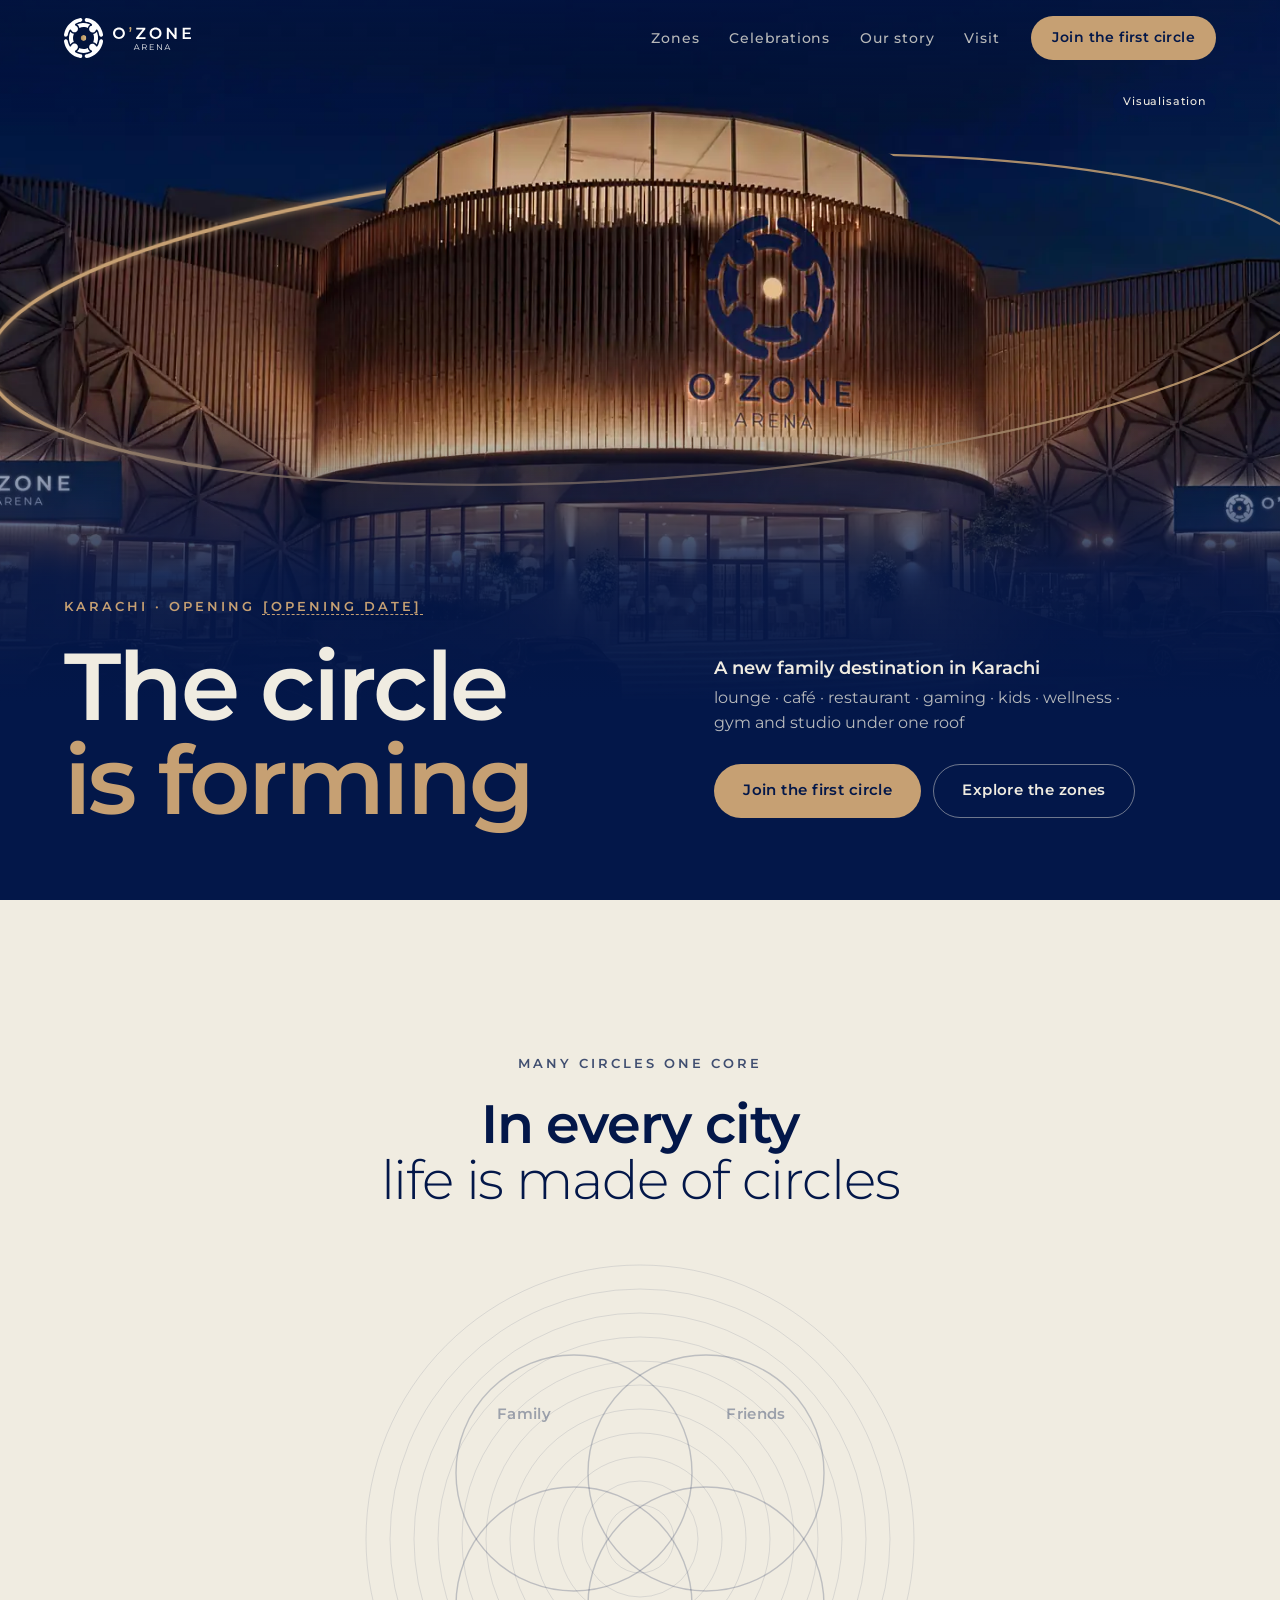
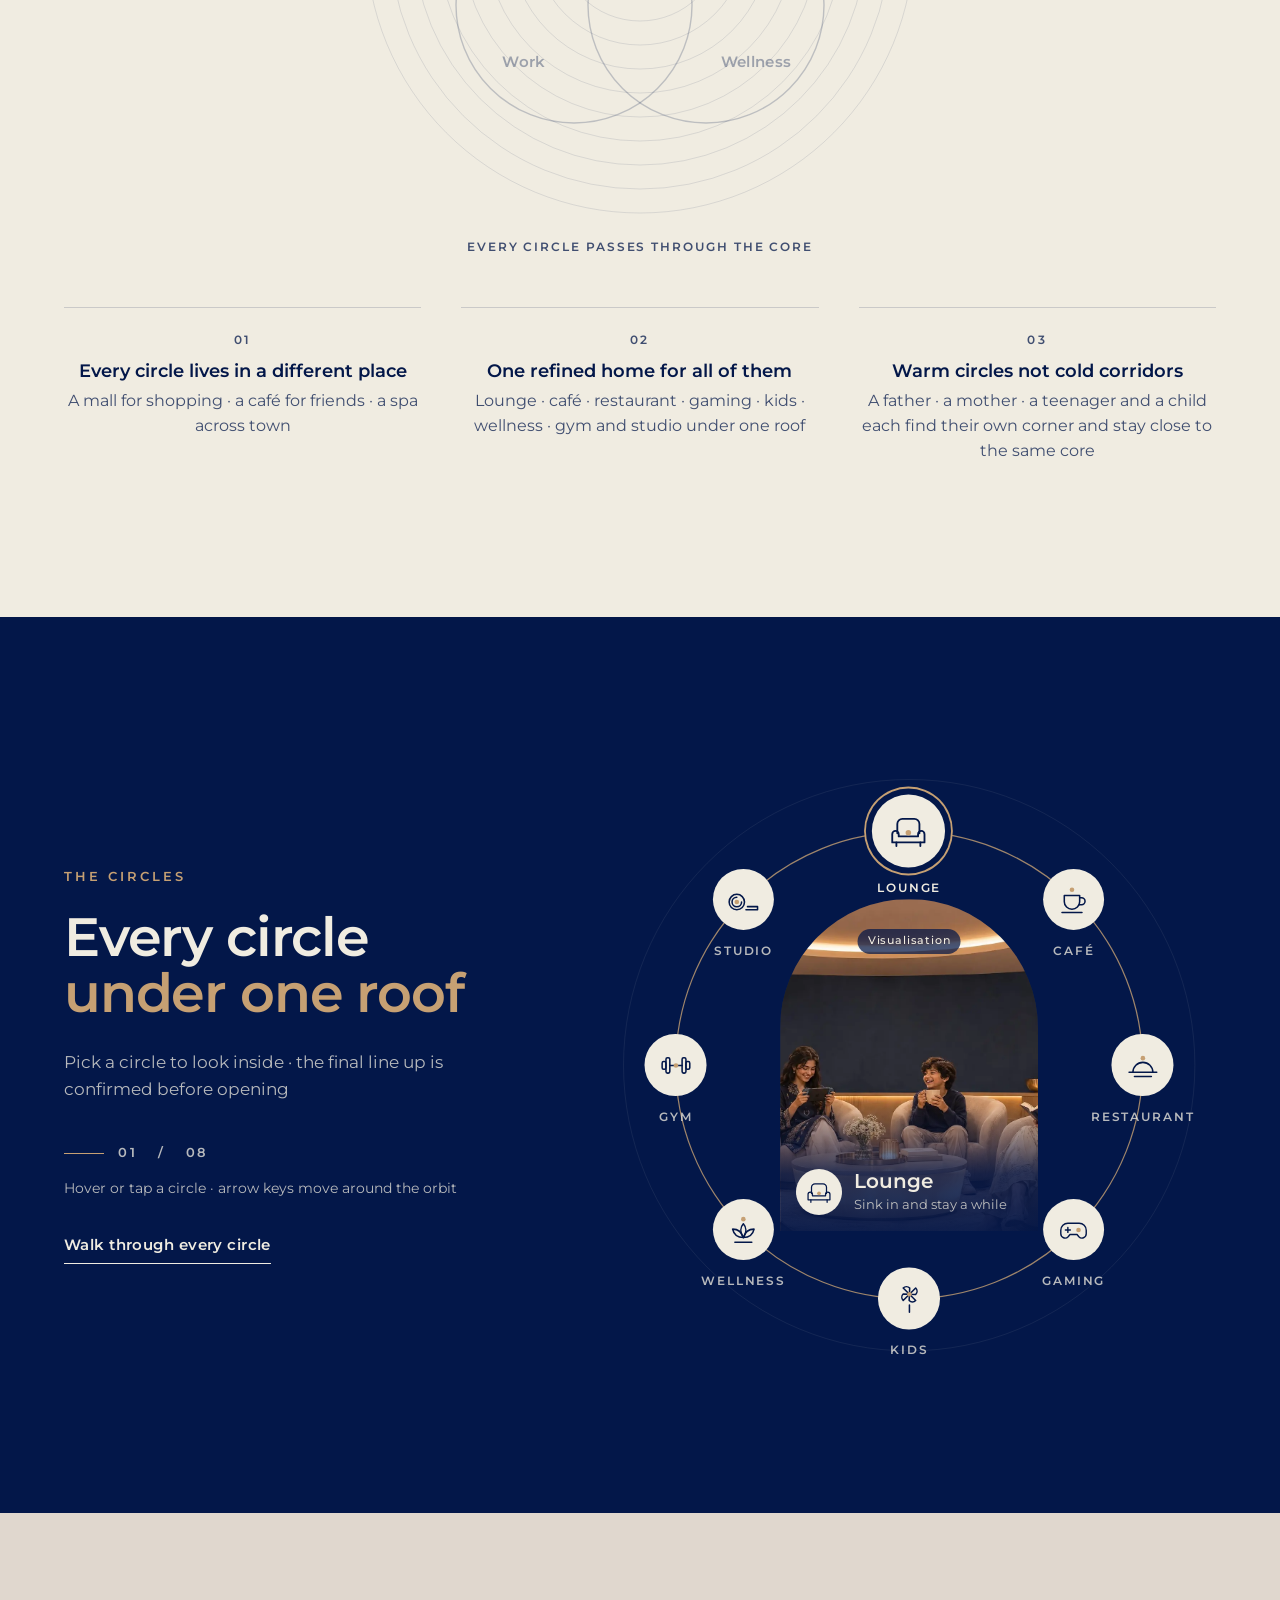
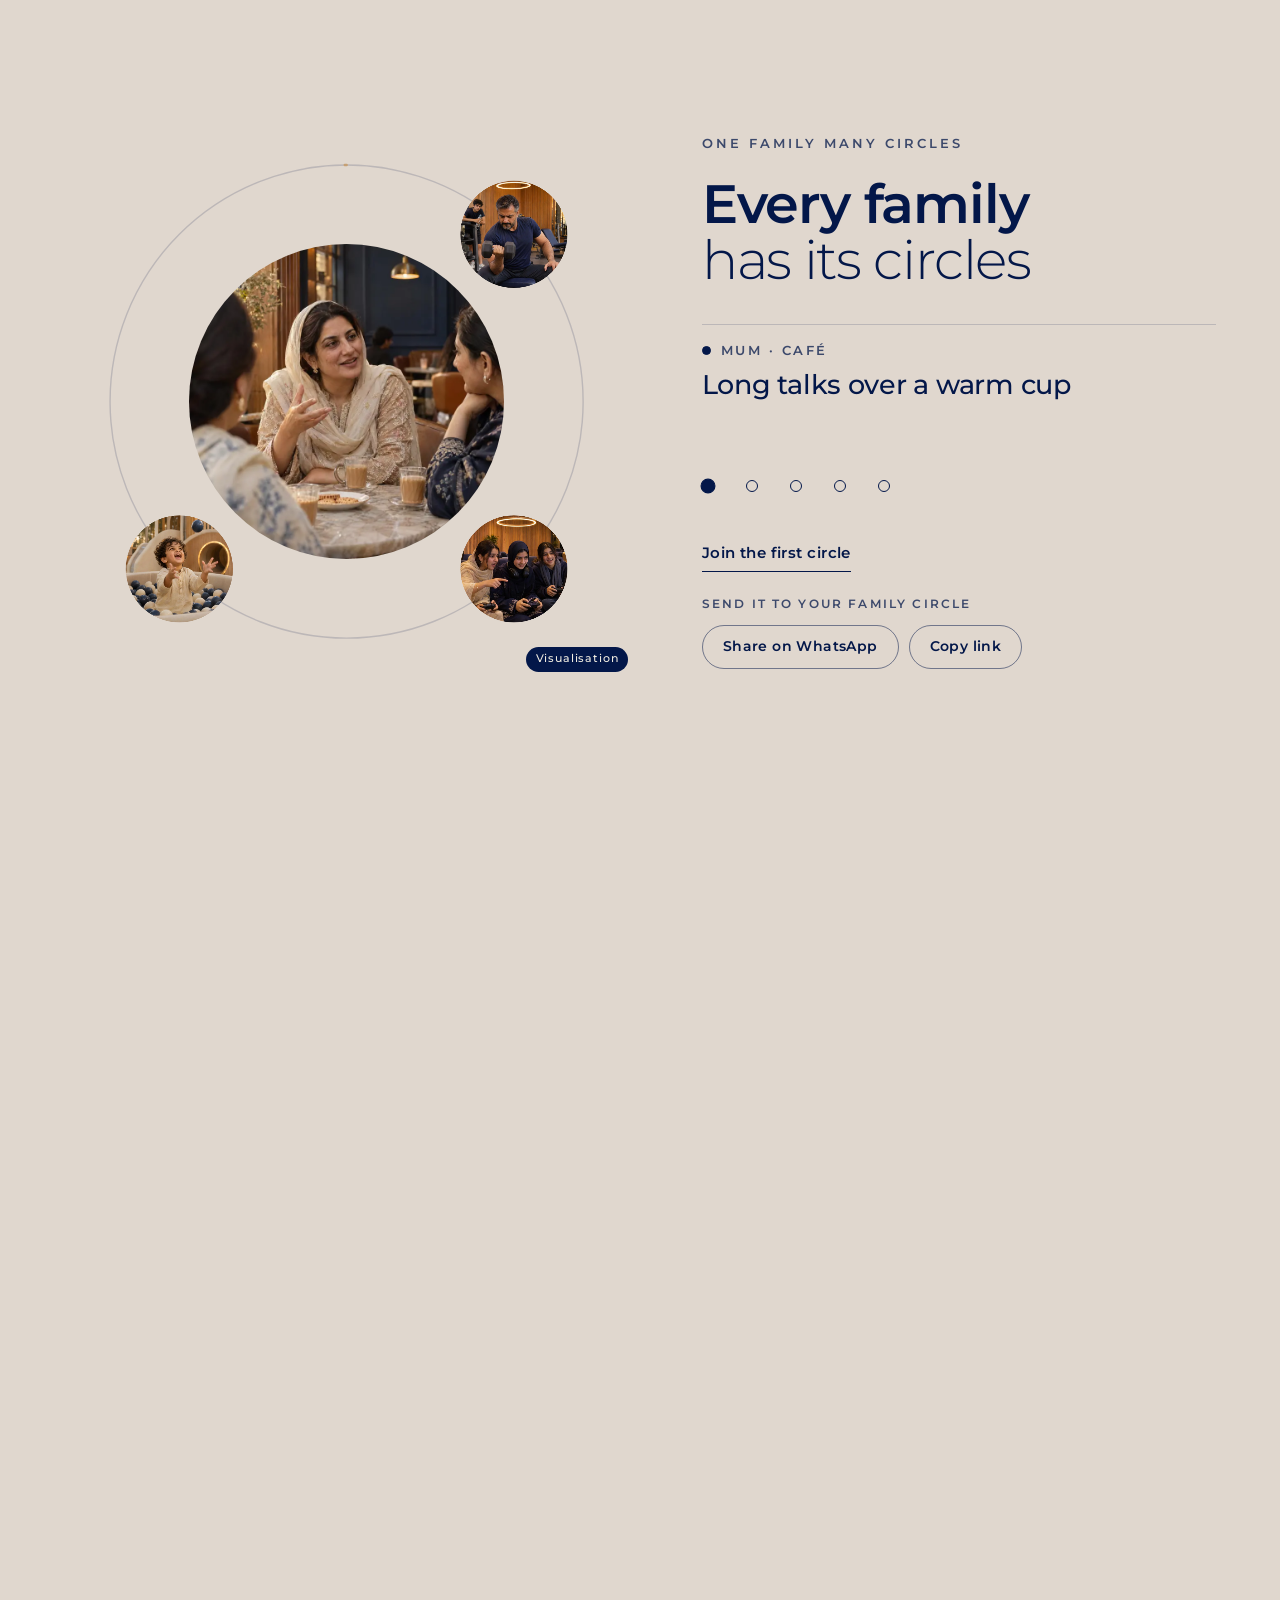
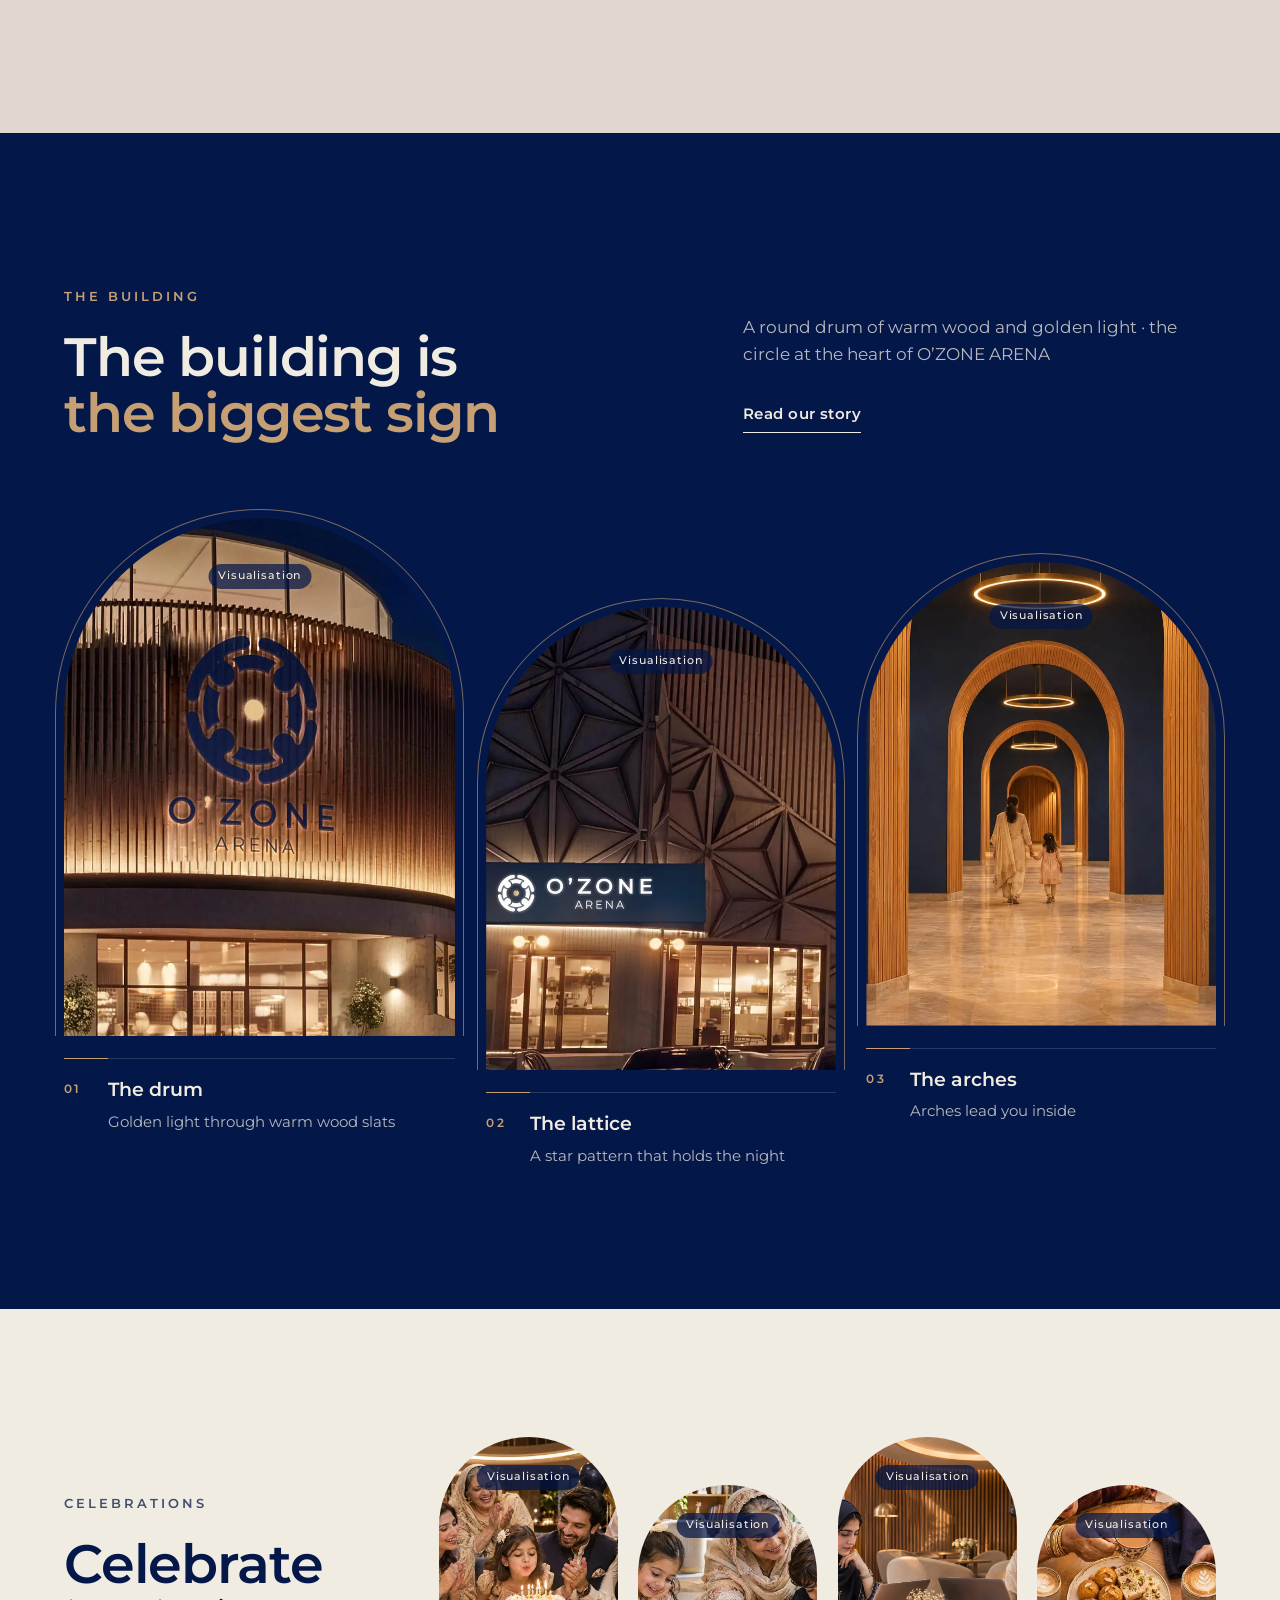
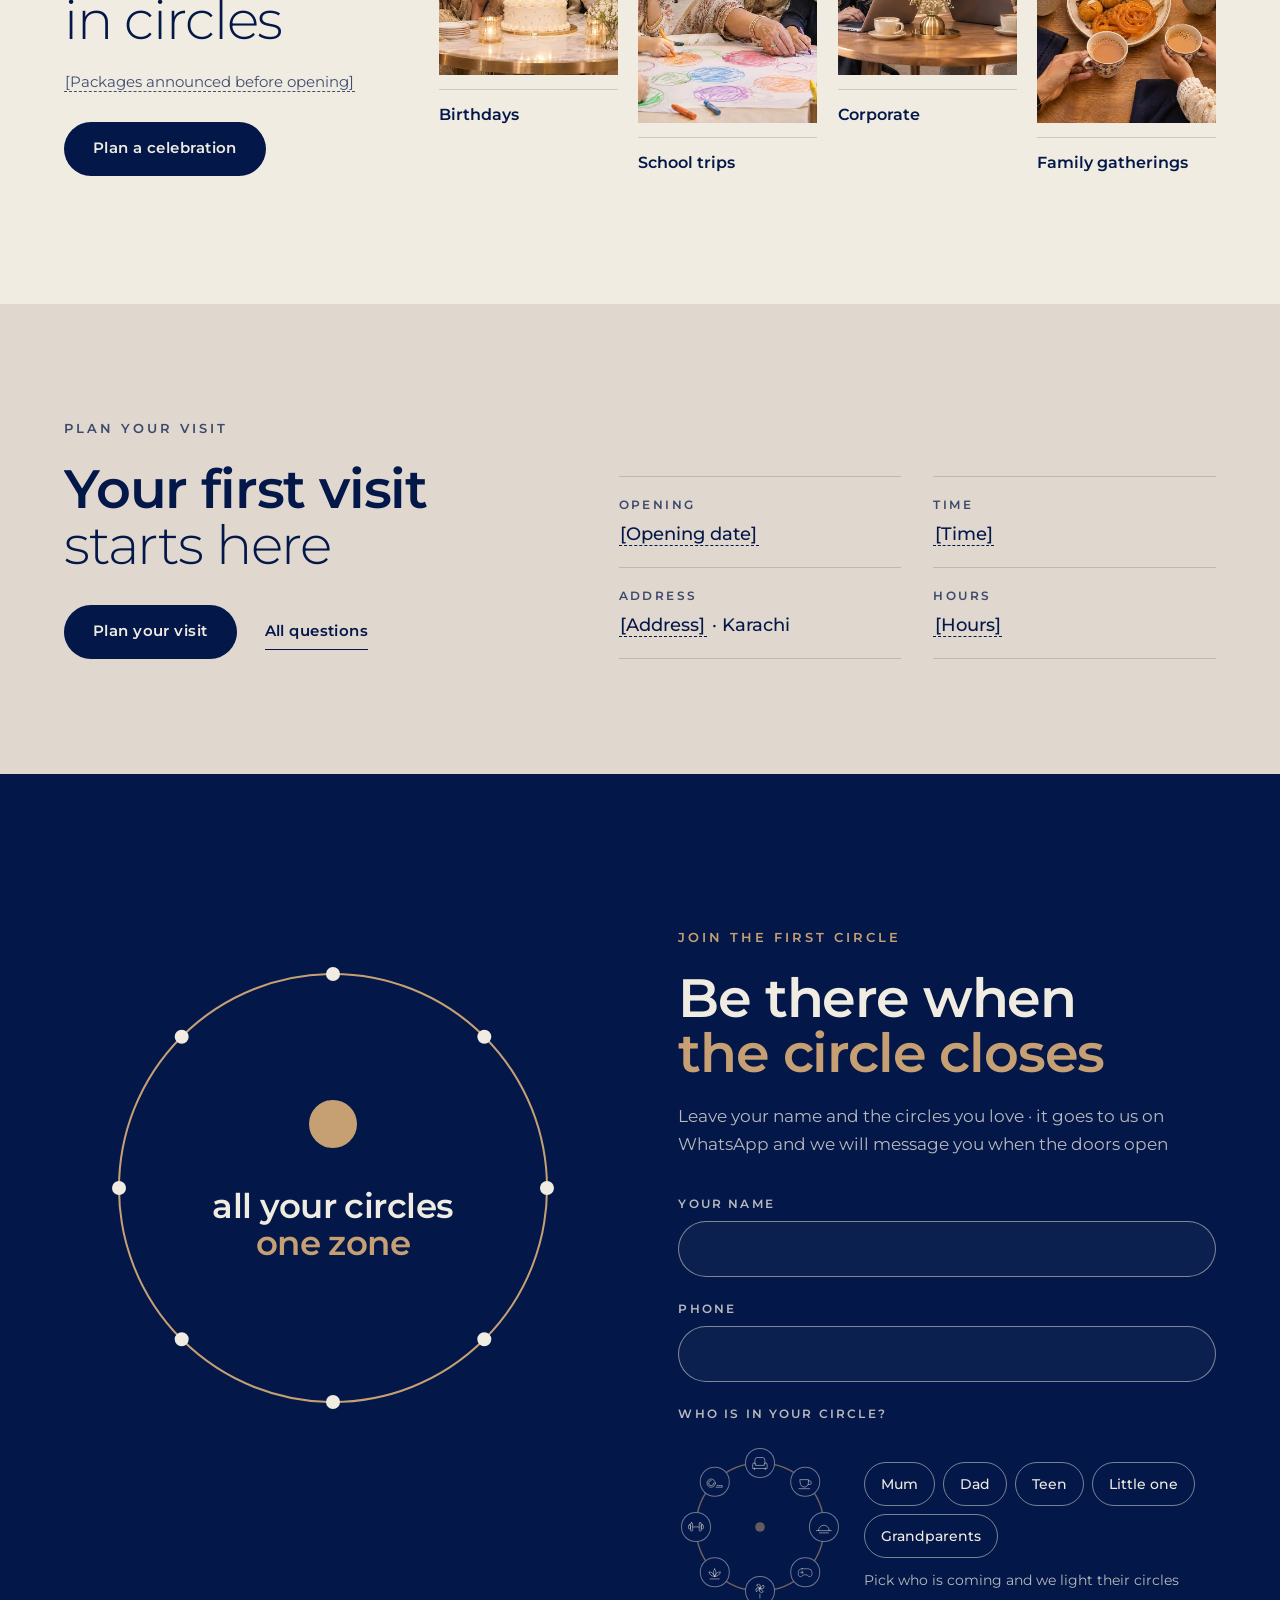
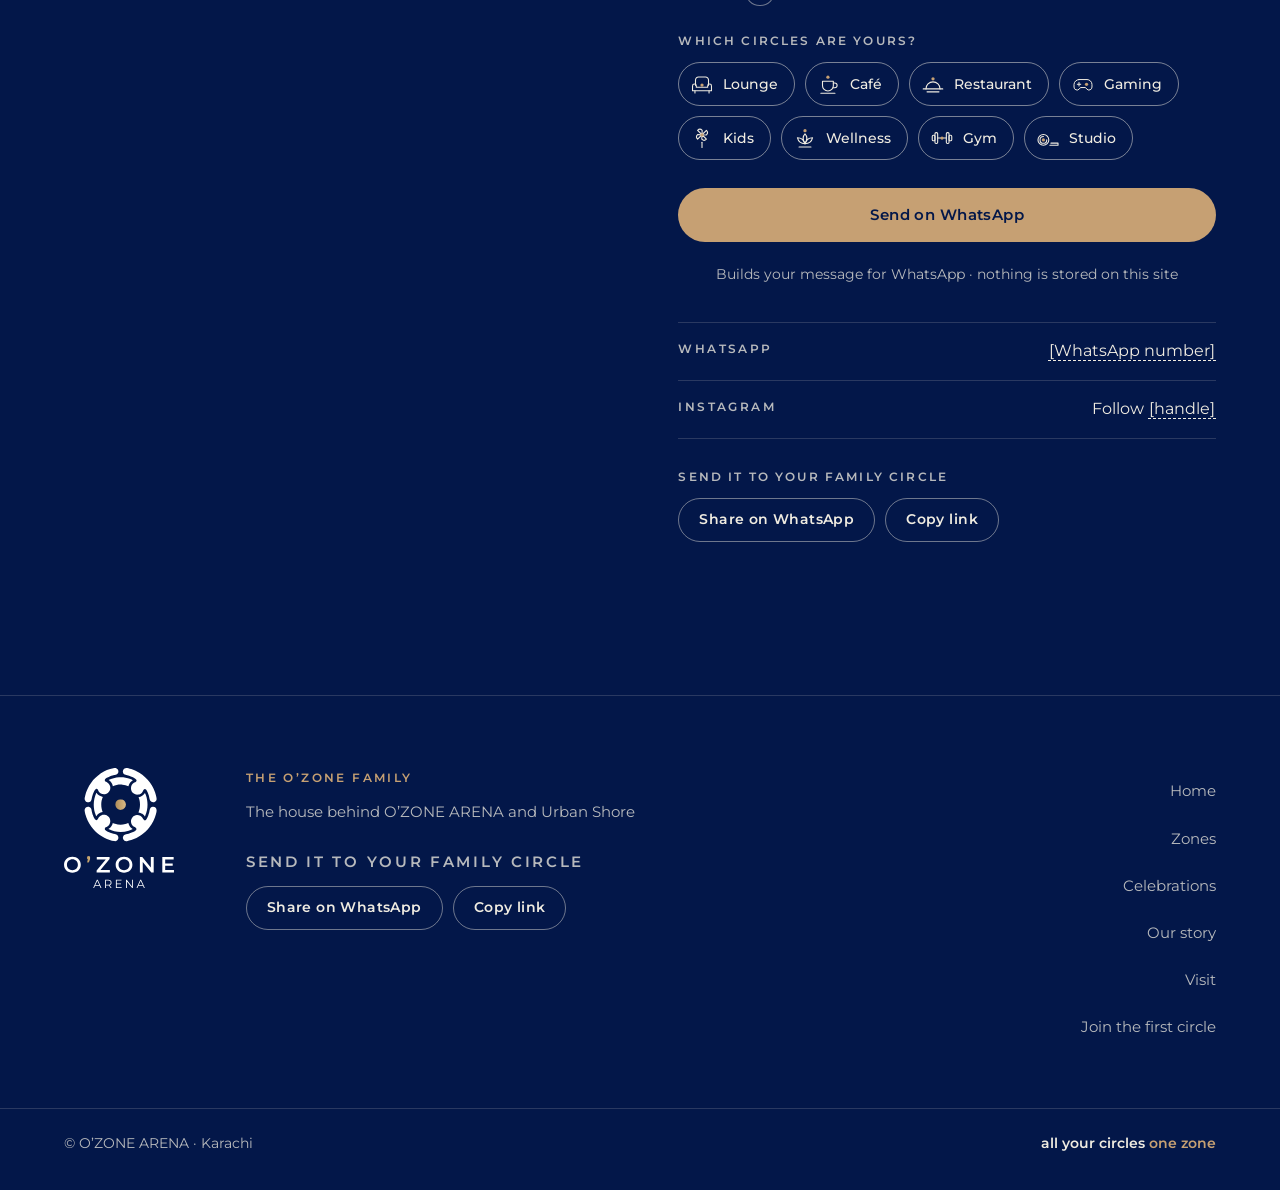
==== index.html @ 0c87eb50 "O’ZONE ARENA website preview · home and six inner pages Co-Authored-By: Claude Opus 5.5 <noreply@ant" ====
<!doctype html>
<html lang="en">
<head>
<meta charset="utf-8">
<meta name="viewport" content="width=device-width, initial-scale=1, viewport-fit=cover">
<title>O’ZONE ARENA · Karachi · all your circles one zone</title>
<meta name="description" content="O’ZONE ARENA is coming to Karachi · lounge café restaurant gaming kids wellness gym and studio under one roof · join the first circle">
<meta name="robots" content="noindex, nofollow">
<meta name="theme-color" content="#031749">
<link rel="canonical" href="https://wearemarketingbf-dotcom.github.io/ozone-arena-website/">
<meta property="og:type" content="website">
<meta property="og:site_name" content="O’ZONE ARENA">
<meta property="og:title" content="O’ZONE ARENA · The circle is forming">
<meta property="og:description" content="O’ZONE ARENA is coming to Karachi · lounge café restaurant gaming kids wellness gym and studio under one roof · join the first circle">
<meta property="og:url" content="https://wearemarketingbf-dotcom.github.io/ozone-arena-website/">
<meta property="og:image" content="https://wearemarketingbf-dotcom.github.io/ozone-arena-website/assets/og.jpg">
<meta property="og:image:width" content="1200">
<meta property="og:image:height" content="630">
<meta property="og:image:alt" content="Night visualisation of the O’ZONE ARENA building with a gold orbit">
<meta name="twitter:card" content="summary_large_image">
<link rel="icon" href="assets/favicon-48.png" sizes="48x48" type="image/png">
<link rel="icon" href="assets/mark-color.svg" type="image/svg+xml">
<link rel="apple-touch-icon" href="assets/apple-touch-icon.png">
<link rel="preconnect" href="https://fonts.googleapis.com">
<link rel="preconnect" href="https://fonts.gstatic.com" crossorigin>
<link href="https://fonts.googleapis.com/css2?family=Montserrat:wght@300;400;500;600&display=swap" rel="stylesheet">
<link rel="stylesheet" href="css/site.css">
<script>
  // motion is an enhancement · without js or with reduced motion every section renders static and complete
  (function () {
    var d = document.documentElement; d.classList.add('js');
    if (!window.matchMedia('(prefers-reduced-motion: reduce)').matches) d.classList.add('motion');
  })();
</script>
</head>
<body data-page="index">
<a class="skip" href="#main">Skip to content</a>

<header class="hdr" id="hdr">
  <div class="hdr__in">
    <a class="brand" href="#top" aria-label="O’ZONE ARENA · home">
      <img class="brand__mark" src="assets/mark-whitegold.svg" alt="" width="40" height="41">
      <img class="brand__word" src="assets/wordarena-whitegold.svg" alt="" width="79" height="23">
    </a>
    <nav class="nav" aria-label="Main">
      <ul>
        <li><a href="zones.html">Zones</a></li>
        <li><a href="celebrations.html">Celebrations</a></li>
        <li><a href="story.html">Our story</a></li>
        <li><a href="visit.html">Visit</a></li>
      </ul>
    </nav>
    <a class="btn btn--gold btn--sm hdr__cta" href="#join">Join the first circle</a>
    <button class="menu-btn" type="button" aria-expanded="false" aria-controls="mnav"><span class="menu-btn__ring" aria-hidden="true"></span><span class="menu-btn__t">Menu</span></button>
  </div>
</header>
<div class="mnav" id="mnav" hidden>
  <nav aria-label="Mobile">
    <ul>
        <li><a href="#top" aria-current="page">Home</a></li>
        <li><a href="zones.html">Zones</a></li>
        <li><a href="celebrations.html">Celebrations</a></li>
        <li><a href="story.html">Our story</a></li>
        <li><a href="visit.html">Visit</a></li>
        <li><a href="#join">Join the first circle</a></li>
    </ul>
  </nav>
  <p class="mnav__tag">all your circles <span>one zone</span></p>
</div>

<!-- orbit spine · a quiet page progress ring that hands over to the closing orbit at the end -->
<div class="spine is-off" aria-hidden="true">
  <svg viewBox="0 0 48 48"><circle class="spine__track" cx="24" cy="24" r="20"/><circle class="spine__arc" cx="24" cy="24" r="20" pathLength="1"/></svg>
  <span class="spine__label">01 · The circle is forming</span>
</div>

<main id="main">

<!-- 1 · HERO -->
<section class="hero" id="top" aria-labelledby="hero-h" data-spine="01 · The circle is forming">
  <div class="hero__media">
    <div class="hero__box">
      <img class="hero__img" src="assets/hero-1600.webp" srcset="assets/hero-1000.webp 1000w, assets/hero-1600.webp 1600w, assets/hero-1800.webp 1800w, assets/hero-2400.webp 2400w" sizes="(max-width: 1099px) and (orientation: portrait) 110svh, max(100vw, 178svh)" width="1600" height="901" alt="Night visualisation of the O’ZONE ARENA building · a round drum of warm wood slats glowing gold with the symbol on its face" fetchpriority="high" decoding="async">
      <svg class="hero__orbit" viewBox="0 0 3198 1800" preserveAspectRatio="none" aria-hidden="true" focusable="false">
        <defs>
          <mask id="drumMask" maskUnits="userSpaceOnUse" x="0" y="0" width="3198" height="1800">
            <rect width="3198" height="1800" fill="#fff"/>
            <path d="M944 905V642C962 566 1030 532 1088 522L1094 470C1180 384 1400 348 1620 348C1840 348 2060 384 2146 470L2152 522C2210 532 2282 566 2298 642V905Z" fill="#000"/>
          </mask>
        </defs>
        <g mask="url(#drumMask)">
          <g class="orbit-w" transform="rotate(-4 1625 765)">
            <path class="orbit-base" d="M2960 765A1335 318 0 1 1 290 765A1335 318 0 1 1 2960 765" pathLength="1000"/>
            <path class="orbit-arc" d="M2960 765A1335 318 0 1 1 290 765A1335 318 0 1 1 2960 765" pathLength="1000"/>
          </g>
          <g class="orbit-n" transform="rotate(-6 1625 760)">
            <path class="orbit-base" d="M2525 760A900 420 0 1 1 725 760A900 420 0 1 1 2525 760" pathLength="1000"/>
            <path class="orbit-arc" d="M2525 760A900 420 0 1 1 725 760A900 420 0 1 1 2525 760" pathLength="1000"/>
          </g>
        </g>
      </svg>
    </div>
  </div>
  <div class="hero__floor" aria-hidden="true"></div>
  <div class="wrap hero__content">
    <div class="hero__head">
      <p class="vis-tag vis-tag--hero">Visualisation</p>
      <p class="eyebrow">Karachi · opening <span class="ph">[Opening date]</span></p>
      <h1 id="hero-h" class="display"><span class="ln"><span>The circle</span></span><span class="ln ln--gold"><span>is forming</span></span></h1>
    </div>
    <div class="hero__side">
      <p class="lede"><span class="lede__k">A new family destination in Karachi</span><span class="vh"> · </span><span class="js-zone-list-lc">lounge · café · restaurant · gaming · kids · wellness · gym and studio</span> under one roof</p>
      <div class="actions">
        <a class="btn btn--gold" href="#join">Join the first circle</a>
        <a class="btn btn--line" href="#zones">Explore the zones</a>
      </div>
    </div>
  </div>
</section>

<!-- 2 · MANY CIRCLES ONE CORE -->
<section class="many" id="circles" aria-labelledby="many-h" data-spine="02 · Many circles one core">
  <div class="wrap many__grid">
    <div class="many__head">
      <p class="eyebrow eyebrow--ink">Many circles one core</p>
      <h2 id="many-h" class="h2 reveal"><span class="ln"><span>In every city</span></span><span class="ln ln--light"><span>life is made of circles</span></span></h2>
    </div>
    <figure class="many__art">
      <svg class="ripple" viewBox="0 0 560 560" role="img" aria-labelledby="ripple-t">
        <title id="ripple-t">Four circles named family friends work and wellness meet around one golden core</title>
        <g class="ripple__rings" fill="none"></g>
        <g class="ripple__circles" fill="none">
          <g class="rc" data-x="-1" data-y="-1" transform="translate(214 214)"><circle r="118"/><text x="-50" y="-58">Family</text></g>
          <g class="rc" data-x="1" data-y="-1" transform="translate(346 214)"><circle r="118"/><text x="50" y="-58">Friends</text></g>
          <g class="rc" data-x="-1" data-y="1" transform="translate(214 346)"><circle r="118"/><text x="-50" y="58">Work</text></g>
          <g class="rc" data-x="1" data-y="1" transform="translate(346 346)"><circle r="118"/><text x="50" y="58">Wellness</text></g>
        </g>
        <circle class="ripple__core" cx="280" cy="280" r="17"/>
      </svg>
      <figcaption>Every circle passes through the core</figcaption>
    </figure>
    <ol class="lines">
      <li><span class="lines__n">01</span><h3>Every circle lives in a different place</h3><p>A mall for shopping · a café for friends · a spa across town</p></li>
      <li><span class="lines__n">02</span><h3>One refined home for all of them</h3><p class="js-zone-list">Lounge · café · restaurant · gaming · kids · wellness · gym and studio under one roof</p></li>
      <li><span class="lines__n">03</span><h3>Warm circles not cold corridors</h3><p>A father · a mother · a teenager and a child each find their own corner and stay close to the same core</p></li>
    </ol>
  </div>
</section>

<!-- 3 · THE CIRCLES (ZONES) · rendered from the ZONES array in js/site.js -->
<section class="zones" id="zones" aria-labelledby="zones-h" data-spine="03 · The circles">
  <div class="wrap zones__grid">
    <div class="zones__text">
      <p class="eyebrow">The circles</p>
      <h2 id="zones-h" class="h2 reveal"><span class="ln"><span>Every circle</span></span><span class="ln ln--gold"><span>under one roof</span></span></h2>
      <p class="body">Pick a circle to look inside · the final line up is confirmed before opening</p>
      <p class="zones__now"><span class="js-zi">01</span>&nbsp;/&nbsp;<span class="js-zn">08</span></p>
      <noscript><p class="body zones__nojs">Lounge · Café · Restaurant · Gaming · Kids · Wellness · Gym · Studio</p></noscript>
      <p class="zones__hint"><span class="hint-orbit">Hover or tap a circle · arrow keys move around the orbit</span><span class="hint-deck">Swipe through the circles</span></p>
      <a class="txtlink txtlink--d" href="zones.html">Walk through every circle</a>
    </div>
    <div class="orbit" aria-label="Zones">
      <svg class="orbit__ring" viewBox="0 0 100 100" aria-hidden="true" focusable="false"><circle class="orbit__ripple" cx="50" cy="50" r="46.5"/><circle class="orbit__line" cx="50" cy="50" r="38" pathLength="1"/></svg>
      <ul class="orbit__list" role="list"></ul>
      <div class="orbit__panel arch">
        <div class="orbit__layers"></div>
        <div class="orbit__cap" aria-live="polite"><span class="orbit__icon"></span><span><span class="orbit__name js-pname">Lounge</span><span class="orbit__pline js-pline">Sink in and stay a while</span></span></div>
        <p class="vis-tag">Visualisation</p>
      </div>
    </div>
    <!-- mobile · horizontal snap carousel of arch cards -->
    <div class="deck">
      <div class="deck__track" tabindex="0" role="region" aria-label="Zones · scroll sideways"></div>
      <div class="deck__ctrl">
        <button class="circ-btn js-prev" type="button" aria-label="Previous zone"><svg viewBox="0 0 24 24" aria-hidden="true"><path d="M14.5 6l-6 6 6 6"/></svg></button>
        <span class="deck__count" aria-hidden="true"><span class="js-di">01</span> / <span class="js-dn">08</span></span>
        <button class="circ-btn js-next" type="button" aria-label="Next zone"><svg viewBox="0 0 24 24" aria-hidden="true"><path d="M9.5 6l6 6-6 6"/></svg></button>
      </div>
    </div>
  </div>
</section>

<!-- 4 · ONE FAMILY MANY CIRCLES · pinned story (static list without motion) -->
<section class="story" id="family" aria-labelledby="story-h" data-spine="04 · One family many circles">
  <div class="story__pin">
    <div class="wrap story__grid">
      <div class="story__stage">
        <svg class="story__ring" viewBox="0 0 100 100" aria-hidden="true" focusable="false"><circle class="story__track" cx="50" cy="50" r="42"/><circle class="story__arc" cx="50" cy="50" r="42" pathLength="1"/></svg>
        <figure class="pc" data-i="0"><img src="assets/fam-mum.webp" width="760" height="760" loading="lazy" decoding="async" alt="A mother laughing with friends over chai at a café table"></figure>
        <figure class="pc" data-i="1"><img src="assets/fam-dad.webp" width="760" height="760" loading="lazy" decoding="async" alt="A father training with a dumbbell in a warm wood gym"></figure>
        <figure class="pc" data-i="2"><img src="assets/fam-teen-squad.webp" width="760" height="760" loading="lazy" decoding="async" alt="Three teenage girls playing a console game together"></figure>
        <figure class="pc" data-i="3"><img src="assets/fam-kids-pit.webp" width="760" height="760" loading="lazy" decoding="async" alt="A little boy laughing in a navy and cream ball pit"></figure>
        <figure class="pc pc--table" data-i="4"><img src="assets/fam-table.webp" width="960" height="960" loading="lazy" decoding="async" alt="Three generations of a family talking around one round table in a sunlit lounge"></figure>
        <p class="vis-tag">Visualisation</p>
      </div>
      <div class="story__text">
        <p class="eyebrow eyebrow--ink">One family many circles</p>
        <h2 id="story-h" class="h2 reveal"><span class="ln"><span>Every family</span></span><span class="ln ln--light"><span>has its circles</span></span></h2>
        <ol class="chapters">
          <li class="ch" data-ch="0"><p class="ch__k"><span class="ch__dot" aria-hidden="true"></span>Mum · Café</p><p class="ch__t">Long talks over a warm cup</p></li>
          <li class="ch" data-ch="1"><p class="ch__k"><span class="ch__dot" aria-hidden="true"></span>Dad · Gym</p><p class="ch__t">Train with your people</p></li>
          <li class="ch" data-ch="2"><p class="ch__k"><span class="ch__dot" aria-hidden="true"></span>Teen · Gaming</p><p class="ch__t">Bring your player two</p></li>
          <li class="ch" data-ch="3"><p class="ch__k"><span class="ch__dot" aria-hidden="true"></span>Little one · Kids</p><p class="ch__t">Little ones run the show</p></li>
          <li class="ch ch--end" data-ch="4"><p class="ch__k"><span class="ch__dot" aria-hidden="true"></span>Then</p><p class="ch__t">Every circle meets at one table</p></li>
        </ol>
        <div class="steps" role="group" aria-label="Story chapters">
          <button type="button" data-go="0" aria-label="Mum at the café"></button>
          <button type="button" data-go="1" aria-label="Dad at the gym"></button>
          <button type="button" data-go="2" aria-label="Teen at gaming"></button>
          <button type="button" data-go="3" aria-label="Little one at kids"></button>
          <button type="button" data-go="4" aria-label="Every circle at one table"></button>
        </div>
        <a class="txtlink" href="#join">Join the first circle</a>
        <div class="share share--story">
  <p class="share__k">Send it to your family circle</p>
  <div class="share__row"><a class="btn btn--inkline btn--sm js-share" href="https://wa.me/?text=O%E2%80%99ZONE%20ARENA%20is%20coming%20to%20Karachi%20%C2%B7%20all%20your%20circles%20one%20zone%20%C2%B7%20https%3A//wearemarketingbf-dotcom.github.io/ozone-arena-website/" target="_blank" rel="noopener">Share on WhatsApp</a><button class="btn btn--inkline btn--sm js-copy" type="button">Copy link</button></div>
  <p class="share__status" role="status" aria-live="polite"></p>
</div>
      </div>
    </div>
  </div>
</section>

<!-- 5 · THE BUILDING -->
<section class="bld" id="building" aria-labelledby="bld-h" data-spine="05 · The building">
  <div class="wrap bld__head">
    <div>
      <p class="eyebrow">The building</p>
      <h2 id="bld-h" class="h2 reveal"><span class="ln"><span>The building is</span></span><span class="ln ln--gold"><span>the biggest sign</span></span></h2>
    </div>
    <div class="bld__intro"><p class="body">A round drum of warm wood and golden light · the circle at the heart of O’ZONE ARENA</p><a class="txtlink txtlink--d" href="story.html">Read our story</a></div>
  </div>
  <div class="wrap bld__row">
    <figure class="pillar pillar--1">
      <div class="frame"><div class="arch arch--rise"><img src="assets/bld-drum.webp" width="820" height="1027" loading="lazy" decoding="async" alt="Close view of the drum at night · vertical wood slats lit gold with the O’ZONE ARENA sign"><p class="vis-tag">Visualisation</p></div></div>
      <figcaption><span class="pillar__n">01</span><span class="pillar__t">The drum</span><span class="pillar__d">Golden light through warm wood slats</span></figcaption>
    </figure>
    <figure class="pillar pillar--2">
      <div class="frame"><div class="arch arch--rise"><img src="assets/bld-lattice.webp" width="760" height="950" loading="lazy" decoding="async" alt="The side wing at night · a star lattice facade above a lit O’ZONE ARENA sign band"><p class="vis-tag">Visualisation</p></div></div>
      <figcaption><span class="pillar__n">02</span><span class="pillar__t">The lattice</span><span class="pillar__d">A star pattern that holds the night</span></figcaption>
    </figure>
    <figure class="pillar pillar--3">
      <div class="frame"><div class="arch arch--rise"><img src="assets/bld-arches.webp" width="760" height="1014" loading="lazy" decoding="async" alt="A corridor of warm wood arches with ring lights leading inside"><p class="vis-tag">Visualisation</p></div></div>
      <figcaption><span class="pillar__n">03</span><span class="pillar__t">The arches</span><span class="pillar__d">Arches lead you inside</span></figcaption>
    </figure>
  </div>
</section>

<!-- 6 · CELEBRATE IN CIRCLES · teaser for celebrations.html -->
<section class="celeb" id="celebrate" aria-labelledby="celeb-h" data-spine="06 · Celebrate in circles">
  <div class="wrap celeb__grid">
    <div class="celeb__head">
      <p class="eyebrow eyebrow--ink">Celebrations</p>
      <h2 id="celeb-h" class="h2 reveal"><span class="ln"><span>Celebrate</span></span><span class="ln ln--light"><span>in circles</span></span></h2>
      <p class="celeb__ph"><span class="ph">[Packages announced before opening]</span></p>
      <a class="btn btn--ink" href="celebrations.html">Plan a celebration</a>
    </div>
    <ul class="celeb__list">
      <li><a href="celebrations.html#birthdays"><span class="celeb__img"><img src="assets/p/ce-birthday.webp" width="640" height="853" loading="lazy" decoding="async" alt="A girl blowing out birthday candles with her family around her"><span class="vis-tag">Visualisation</span></span><span class="celeb__t">Birthdays</span></a></li>
      <li><a href="celebrations.html#school-trips"><span class="celeb__img"><img src="assets/p/ce-school.webp" width="640" height="854" loading="lazy" decoding="async" alt="A grandmother drawing circles with two children at a craft table"><span class="vis-tag">Visualisation</span></span><span class="celeb__t">School trips</span></a></li>
      <li><a href="celebrations.html#corporate"><span class="celeb__img"><img src="assets/p/ce-corporate.webp" width="640" height="854" loading="lazy" decoding="async" alt="Two colleagues working on laptops over coffee in a warm lounge"><span class="vis-tag">Visualisation</span></span><span class="celeb__t">Corporate</span></a></li>
      <li><a href="celebrations.html#family-gatherings"><span class="celeb__img"><img src="assets/p/ce-family.webp" width="640" height="854" loading="lazy" decoding="async" alt="Hands reaching for chai and sweets around one shared table"><span class="vis-tag">Visualisation</span></span><span class="celeb__t">Family gatherings</span></a></li>
    </ul>
  </div>
</section>

<!-- 7 · PLAN YOUR VISIT · compact · the full guide lives on visit.html -->
<section class="visit visit--compact" id="visit" aria-labelledby="visit-h" data-spine="07 · Plan your visit">
  <div class="wrap visit__row">
    <div class="visit__info">
      <p class="eyebrow eyebrow--ink">Plan your visit</p>
      <h2 id="visit-h" class="h2 reveal"><span class="ln"><span>Your first visit</span></span><span class="ln ln--light"><span>starts here</span></span></h2>
      <div class="visit__links"><a class="btn btn--ink" href="visit.html">Plan your visit</a><a class="txtlink" href="visit.html#questions">All questions</a></div>
    </div>
    <dl class="facts facts--grid">
      <div><dt>Opening</dt><dd><span class="ph">[Opening date]</span></dd></div>
      <div><dt>Time</dt><dd><span class="ph">[Time]</span></dd></div>
      <div><dt>Address</dt><dd><span class="ph">[Address]</span> · Karachi</dd></div>
      <div><dt>Hours</dt><dd><span class="ph">[Hours]</span></dd></div>
    </dl>
  </div>
</section>

<!-- 7 · JOIN THE FIRST CIRCLE · the orbit closes into the core -->
<section class="join" id="join" aria-labelledby="join-h" data-spine="08 · Join the first circle" data-dock-stop>
  <div class="wrap join__grid">
    <div class="close" aria-hidden="true">
      <svg class="close__svg" viewBox="0 0 520 520" focusable="false">
        <circle class="close__track" cx="260" cy="260" r="214"/>
        <circle class="close__ripple" cx="260" cy="196" r="40"/>
        <circle class="close__arc" cx="260" cy="260" r="214" pathLength="1" transform="rotate(-90 260 260)"/>
        <circle class="close__core" cx="260" cy="196" r="24"/>
      </svg>
      <ul class="close__dots"></ul>
      <p class="close__tag">all your circles<br><span>one zone</span></p>
    </div>
    <div class="join__form">
      <p class="eyebrow">Join the first circle</p>
      <h2 id="join-h" class="h2"><span class="ln"><span>Be there when</span></span><span class="ln ln--gold"><span>the circle closes</span></span></h2>
      <p class="body">Leave your name and the circles you love · it goes to us on WhatsApp and we will message you when the doors open</p>
      <form class="form" id="joinForm" data-wa="join" novalidate>
        <div class="field">
          <label for="f-name">Your name</label>
          <input id="f-name" name="name" type="text" autocomplete="name" required aria-describedby="e-name" data-line="Name">
          <p class="field__err" id="e-name" aria-live="polite"></p>
        </div>
        <div class="field">
          <label for="f-phone">Phone</label>
          <input id="f-phone" name="phone" type="tel" inputmode="tel" autocomplete="tel" required aria-describedby="e-phone" data-line="Phone">
          <p class="field__err" id="e-phone" aria-live="polite"></p>
        </div>
        <input type="hidden" name="family" data-line="Our circle">
        <div class="field field--set picker" data-form="joinForm" role="group" aria-labelledby="pk-h">
          <p class="picker__h" id="pk-h">Who is in your circle?</p>
          <div class="picker__body">
            <div class="picker__orbit" aria-hidden="true"></div>
            <div class="picker__side"><div class="picker__who"></div><p class="picker__out" aria-live="polite"></p></div>
          </div>
        </div>
        <fieldset class="field field--set" data-line="My circles" data-empty="Not sure yet">
          <legend>Which circles are yours?</legend>
          <div class="chips" data-chips="zones"></div>
        </fieldset>
        <button class="btn btn--gold btn--wide" type="submit">Send on WhatsApp</button>
        <p class="form__note">Builds your message for WhatsApp · nothing is stored on this site</p>
        <p class="form__status" role="status" aria-live="polite"></p>
      </form>
      <ul class="join__alt">
        <li><span class="join__k">WhatsApp</span><a class="js-wa"><span class="ph js-wa-num">[WhatsApp number]</span></a></li>
        <li><span class="join__k">Instagram</span><a class="js-ig">Follow <span class="ph js-ig-handle">[handle]</span></a></li>
      </ul>
      <div class="share share--join">
  <p class="share__k">Send it to your family circle</p>
  <div class="share__row"><a class="btn btn--line btn--sm js-share" href="https://wa.me/?text=O%E2%80%99ZONE%20ARENA%20is%20coming%20to%20Karachi%20%C2%B7%20all%20your%20circles%20one%20zone%20%C2%B7%20https%3A//wearemarketingbf-dotcom.github.io/ozone-arena-website/" target="_blank" rel="noopener">Share on WhatsApp</a><button class="btn btn--line btn--sm js-copy" type="button">Copy link</button></div>
  <p class="share__status" role="status" aria-live="polite"></p>
</div>
    </div>
  </div>
</section>
</main>

<footer class="ftr" data-spine="09 · O’ZONE">
  <div class="wrap ftr__grid">
    <img class="ftr__logo" src="assets/full-whitegold.svg" width="110" height="120" alt="O’ZONE ARENA" loading="lazy">
    <div class="ftr__fam">
      <p class="ftr__k">The O’ZONE family</p>
      <p>The house behind O’ZONE ARENA and Urban&nbsp;Shore</p>
      <div class="share share--ftr">
  <p class="share__k">Send it to your family circle</p>
  <div class="share__row"><a class="btn btn--line btn--sm js-share" href="https://wa.me/?text=O%E2%80%99ZONE%20ARENA%20is%20coming%20to%20Karachi%20%C2%B7%20all%20your%20circles%20one%20zone%20%C2%B7%20https%3A//wearemarketingbf-dotcom.github.io/ozone-arena-website/" target="_blank" rel="noopener">Share on WhatsApp</a><button class="btn btn--line btn--sm js-copy" type="button">Copy link</button></div>
  <p class="share__status" role="status" aria-live="polite"></p>
</div>
    </div>
    <nav class="ftr__nav" aria-label="Footer">
      <ul><li><a href="index.html">Home</a></li><li><a href="zones.html">Zones</a></li><li><a href="celebrations.html">Celebrations</a></li><li><a href="story.html">Our story</a></li><li><a href="visit.html">Visit</a></li><li><a href="first-circle.html">Join the first circle</a></li></ul>
    </nav>
  </div>
  <div class="wrap ftr__base">
    <p>© O’ZONE ARENA · Karachi</p>
    <p class="ftr__tag">all your circles <span>one zone</span></p>
  </div>
</footer>
<!-- mobile · sticky call to action -->
<div class="dock" aria-hidden="true"><a class="btn btn--gold btn--wide" href="#join" tabindex="-1">Join the first circle</a></div>

<script src="js/core.js" defer></script>
<script src="js/home.js" defer></script>
</body>
</html>
---- css/site.css ----
/* O’ZONE ARENA · pre-opening site · the circle is forming
   brand colours only · Montserrat only · motion lives under html.motion so the static page is always complete */

@property --a { syntax: '<angle>'; inherits: false; initial-value: 0deg; }

:root {
  --navy: #031749; --gold: #C6A073; --linen: #F0ECE1; --sand: #E0D7CE; --plat: #BDBFBE; --stone: #9D9CA1;
  --ink-d: rgba(240, 236, 225, .76);   /* secondary text on navy */
  --ink-l: rgba(3, 23, 73, .74);       /* secondary text on linen and sand */
  --line-d: rgba(240, 236, 225, .16);
  --line-l: rgba(3, 23, 73, .16);
  --ease: cubic-bezier(.22, .61, .36, 1);
  --pad: clamp(20px, 5vw, 80px);
  --hdr: 76px;
}
@media (max-width: 759px) { :root { --hdr: 64px; } }

*, *::before, *::after { box-sizing: border-box; }
html { -webkit-text-size-adjust: 100%; scroll-padding-top: var(--hdr); }
body { margin: 0; background: var(--navy); color: var(--linen); font-family: Montserrat, system-ui, sans-serif; font-size: 17px; line-height: 1.6; -webkit-font-smoothing: antialiased; text-rendering: optimizeLegibility; }
img, svg, video { display: block; max-width: 100%; }
h1, h2, h3, h4, p, ul, ol, dl, dd, figure { margin: 0; padding: 0; }
ul, ol { list-style: none; }
a { color: inherit; }
button, input { font: inherit; color: inherit; }
button { cursor: pointer; }
.wrap { width: 100%; max-width: 1360px; margin-inline: auto; padding-inline: var(--pad); }
[hidden] { display: none !important; }
.vh { position: absolute !important; width: 1px; height: 1px; overflow: hidden; clip: rect(0 0 0 0); white-space: nowrap; }

/* focus · gold ring on navy · navy ring on light grounds */
:focus-visible { outline: 2px solid var(--gold); outline-offset: 3px; border-radius: 6px; }
.many :focus-visible, .story :focus-visible, .visit :focus-visible, .celeb :focus-visible, .on-light :focus-visible { outline-color: var(--navy); }
.skip { position: fixed; left: 16px; top: -60px; z-index: 100; background: var(--linen); color: var(--navy); padding: 10px 18px; border-radius: 999px; font-weight: 600; font-size: 14px; text-decoration: none; transition: top .3s var(--ease); }
.skip:focus { top: 12px; }

/* ---------- type ---------- */
.eyebrow { font-size: 12.5px; font-weight: 600; letter-spacing: .24em; text-transform: uppercase; color: var(--gold); margin-bottom: 22px; }
.eyebrow--ink { color: var(--ink-l); }
.display { font-size: clamp(50px, 7.4vw, 112px); font-weight: 600; line-height: 1; letter-spacing: -.028em; }
.h2 { font-size: clamp(36px, 4.2vw, 60px); font-weight: 600; line-height: 1.04; letter-spacing: -.022em; }
.ln { display: block; overflow: hidden; padding-bottom: .12em; margin-bottom: -.12em; }
.ln > span { display: block; }
.ln--gold { color: var(--gold); }
.ln--light { font-weight: 300; }
.body { font-size: 17px; color: var(--ink-d); max-width: 40ch; }
.lede { font-size: clamp(16px, 1.25vw, 18px); line-height: 1.55; color: var(--ink-d); max-width: 40ch; }
.lede__k { display: block; font-size: 1.14em; font-weight: 600; color: var(--linen); margin-bottom: 4px; }
.ph { white-space: nowrap; border-bottom: 1px dashed currentColor; padding: 0 .08em; }

/* ---------- buttons ---------- */
.btn { display: inline-flex; align-items: center; justify-content: center; gap: 10px; min-height: 54px; padding: 0 28px; border-radius: 999px; font-size: 14.5px; font-weight: 600; letter-spacing: .03em; text-decoration: none; border: 1px solid transparent; transition: background-color .4s var(--ease), color .4s var(--ease), border-color .4s var(--ease); white-space: nowrap; }
.btn--gold { background: var(--gold); color: var(--navy); }
@media (hover: hover) { .btn--gold:hover { background: var(--linen); } .btn--line:hover { border-color: var(--gold); } .circ-btn:hover { border-color: var(--gold); } }
.btn--line { border-color: rgba(240, 236, 225, .45); color: var(--linen); background: transparent; }
.btn--sm { min-height: 44px; padding: 0 20px; font-size: 13.5px; }
.btn--wide { width: 100%; }
.circ-btn { width: 48px; height: 48px; border-radius: 50%; border: 1px solid rgba(240, 236, 225, .4); background: transparent; display: grid; place-items: center; transition: border-color .3s var(--ease); }
.circ-btn svg { width: 22px; fill: none; stroke: var(--linen); stroke-width: 1.8; stroke-linecap: round; stroke-linejoin: round; }

/* ---------- icons · 48 grid · 2 px round stroke · one gold core ---------- */
.ic { fill: none; stroke: currentColor; stroke-width: 2; stroke-linecap: round; stroke-linejoin: round; overflow: visible; }
.ic__core { fill: var(--gold); stroke: none; }

/* ---------- visualisation tag ---------- */
.vis-tag { position: absolute; top: 14px; right: 14px; z-index: 4; font-size: 10.5px; font-weight: 500; letter-spacing: .08em; color: var(--linen); background: rgba(3, 23, 73, .72); padding: 4px 10px; border-radius: 999px; pointer-events: none; }

/* ---------- arch ---------- */
.arch { position: relative; overflow: hidden; border-radius: 999px 999px 0 0; background: rgba(240, 236, 225, .06); }
.arch img, .arch video { width: 100%; height: 100%; object-fit: cover; }

/* ================= header ================= */
.hdr { position: fixed; inset: 0 0 auto 0; z-index: 50; height: var(--hdr); transition: background-color .5s var(--ease), box-shadow .5s var(--ease); }
.hdr.is-solid { background: rgba(3, 23, 73, .94); box-shadow: 0 1px 0 var(--line-d); -webkit-backdrop-filter: blur(10px); backdrop-filter: blur(10px); }
.hdr__in { height: 100%; max-width: 1360px; margin-inline: auto; padding-inline: var(--pad); display: flex; align-items: center; gap: 32px; }
.brand { display: flex; align-items: center; gap: 9.5px; text-decoration: none; margin-right: auto; border-radius: 4px; }
.brand__mark { height: 40px; width: auto; }
.brand__word { height: 23px; width: auto; }
.nav ul { display: flex; gap: 34px; }
.nav a { font-size: 13.5px; font-weight: 500; letter-spacing: .06em; text-decoration: none; color: var(--ink-d); padding: 8px 0; position: relative; transition: color .3s var(--ease); }
.nav a::after { content: ''; position: absolute; left: 50%; bottom: 0; width: 4px; height: 4px; margin-left: -2px; border-radius: 50%; background: var(--linen); opacity: 0; transition: opacity .3s var(--ease); }
.nav a[aria-current="page"] { color: var(--linen); }
@media (hover: hover) { .nav a:hover { color: var(--linen); } }
.nav a[aria-current="page"]::after { opacity: 1; }
.menu-btn { display: none; align-items: center; gap: 10px; background: none; border: 0; padding: 8px 0 8px 8px; font-size: 13px; font-weight: 600; letter-spacing: .16em; text-transform: uppercase; }
.menu-btn__ring { width: 30px; height: 30px; border-radius: 50%; border: 1.5px solid var(--linen); position: relative; transition: transform .5s var(--ease); }
.menu-btn__ring::after { content: ''; position: absolute; inset: 9px; border-radius: 50%; border: 1.5px solid var(--linen); transition: transform .5s var(--ease); }
.menu-btn[aria-expanded="true"] .menu-btn__ring::after { transform: scale(0); }
.mnav { position: fixed; inset: var(--hdr) 0 0 0; z-index: 49; background: var(--navy); padding: 40px var(--pad) 48px; display: flex; flex-direction: column; justify-content: space-between; overflow-y: auto; }
.mnav[hidden] { display: none; }
.mnav li { border-top: 1px solid var(--line-d); }
.mnav a { display: block; padding: 18px 0; font-size: 28px; font-weight: 600; letter-spacing: -.01em; text-decoration: none; }
.mnav li:last-child a { color: var(--gold); }
.mnav__tag { font-size: 22px; font-weight: 600; color: var(--linen); margin-top: 40px; }
.mnav__tag span { color: var(--gold); }

@media (max-width: 1099px) {
  .nav { display: none; }
  .hdr__cta { display: none; }
  .menu-btn { display: inline-flex; }
}
@media (max-width: 759px) {
  .brand__mark { height: 34px; }
  .brand__word { height: 19.5px; }
}

/* ================= orbit spine ================= */
.spine { position: fixed; left: 22px; bottom: 26px; z-index: 40; display: flex; flex-direction: column-reverse; align-items: center; gap: 14px; color: var(--linen); pointer-events: none; transition: opacity .6s var(--ease), color .6s var(--ease); }
.spine svg { width: 34px; height: 34px; transform: rotate(-90deg); }
.spine__track { fill: none; stroke: currentColor; stroke-opacity: .22; stroke-width: 1.5; }
.spine__arc { fill: none; stroke: var(--gold); stroke-width: 2; stroke-dasharray: 1; stroke-dashoffset: 1; stroke-linecap: round; }
.spine__label { writing-mode: vertical-rl; transform: rotate(180deg); font-size: 10.5px; font-weight: 600; letter-spacing: .2em; text-transform: uppercase; opacity: .8; white-space: nowrap; }
.spine.is-ink { color: var(--navy); }
.spine.is-off { opacity: 0; }
@media (max-width: 1099px) { .spine { display: none; } }
@media (min-width: 1100px) and (max-width: 1279px) { .spine { left: 12px; } .spine svg { width: 28px; height: 28px; } }

/* ================= 1 · hero ================= */
.hero { position: relative; min-height: max(100svh, 640px); display: flex; align-items: flex-end; overflow: hidden; background: var(--navy); isolation: isolate; }
.hero__media { position: absolute; inset: 0; z-index: -2; overflow: hidden; }
.hero__box { --mh: 100svh; position: absolute; left: 50%; top: -7%; width: max(100vw, calc(var(--mh) * 1.7767)); aspect-ratio: 3198 / 1800; margin-left: calc(max(100vw, calc(var(--mh) * 1.7767)) / -2); will-change: transform; }
.hero__img { position: absolute; inset: 0; width: 100%; height: 100%; object-fit: cover; }
.hero__orbit { position: absolute; inset: 0; width: 100%; height: 100%; overflow: visible; }
.orbit-base { fill: none; stroke: var(--gold); stroke-width: 4.5; opacity: .85; }
.orbit-n { display: none; }
.orbit-arc { fill: none; stroke: var(--gold); stroke-width: 7; stroke-linecap: round; stroke-dasharray: 360 640; stroke-dashoffset: -150; filter: drop-shadow(0 0 9px rgba(198, 160, 115, .9)); }
.hero__floor { position: absolute; inset: 0; z-index: -1; background: linear-gradient(180deg, rgba(3, 23, 73, .6) 0%, rgba(3, 23, 73, 0) 15%, rgba(3, 23, 73, 0) 44%, rgba(3, 23, 73, .9) 64%, #031749 78%); }
.vis-tag--hero { top: calc(var(--hdr) + 14px); right: var(--pad); }
.arch > .vis-tag { top: 9%; right: auto; left: 50%; transform: translateX(-50%); }
.hero__content { display: grid; grid-template-columns: 1.2fr 1fr; align-items: end; gap: 48px; padding-bottom: clamp(44px, 8vh, 84px); }
.hero__side { display: flex; flex-direction: column; gap: 28px; padding-bottom: 10px; }
.actions { display: flex; flex-wrap: wrap; gap: 12px; }

@media (min-width: 760px) and (max-width: 1099px) and (orientation: portrait) {
  .hero__media { bottom: auto; height: 62svh; }
  .hero__box { --mh: 62svh; top: 0; }
  .hero__floor { background: linear-gradient(180deg, rgba(3, 23, 73, .55) 0%, rgba(3, 23, 73, 0) 16%, rgba(3, 23, 73, 0) 40%, rgba(3, 23, 73, .92) 58%, #031749 66%); }
  .hero__content { grid-template-columns: 1fr; gap: 28px; }
}
@media (max-width: 759px) {
  .hero { min-height: max(100svh, 680px); }
  .hero__media { bottom: auto; height: 56svh; }
  .hero__box { --mh: 56svh; top: 0; }
  .orbit-w { display: none; }
  .orbit-n { display: inline; }
  .orbit-base { stroke-width: 11; opacity: .9; }
  .orbit-arc { stroke-width: 18; stroke-dasharray: 420 580; }
  .hero__floor { background: linear-gradient(180deg, rgba(3, 23, 73, .55) 0%, rgba(3, 23, 73, 0) 18%, rgba(3, 23, 73, 0) 34%, rgba(3, 23, 73, .92) 52%, #031749 60%); }
  .hero__content { grid-template-columns: 1fr; gap: 20px; padding-bottom: 32px; }
  .lede { font-size: 15.5px; }
  .hero__side { gap: 24px; padding-bottom: 0; }
  .actions .btn { flex: 1 1 100%; }
  .eyebrow { margin-bottom: 16px; }
}

/* ================= 2 · many circles one core ================= */
.many { background: var(--linen); color: var(--navy); padding: clamp(96px, 12vw, 168px) 0; }
.many__grid { display: grid; grid-template-columns: 1fr; justify-items: center; text-align: center; gap: clamp(32px, 4vw, 56px); }
.lines { width: 100%; max-width: 1180px; display: grid; grid-template-columns: repeat(3, 1fr); gap: 40px; }
.lines li { padding-top: 22px; border-top: 1px solid var(--line-l); }
.lines__n { display: block; font-size: 12px; font-weight: 600; letter-spacing: .2em; color: var(--ink-l); margin-bottom: 10px; }
.lines h3 { font-size: 18px; font-weight: 600; line-height: 1.35; }
.lines p { font-size: 15.5px; color: var(--ink-l); margin: 6px auto 0; max-width: 40ch; }
.many__art { position: relative; width: min(600px, 100%); }
.ripple { width: 100%; max-width: 560px; margin-inline: auto; overflow: visible; }
.ripple__rings circle { stroke: var(--navy); stroke-opacity: .1; stroke-width: 1; }
.rc circle { stroke: var(--navy); stroke-width: 1.4; stroke-opacity: .6; }
.rc text { fill: var(--navy); font-size: 15px; font-weight: 600; letter-spacing: .02em; text-anchor: middle; dominant-baseline: middle; stroke: none; }
.ripple__core { fill: var(--gold); transform-box: fill-box; transform-origin: center; }
.many__art figcaption { text-align: center; margin-top: 18px; font-size: 12px; font-weight: 600; letter-spacing: .16em; text-transform: uppercase; color: var(--ink-l); }

@media (max-width: 899px) {
  .lines { grid-template-columns: 1fr; gap: 26px; max-width: 520px; }
  .many__art { width: min(460px, 100%); }
}

/* ================= 3 · the circles (zones) ================= */
.zones { background: var(--navy); padding: clamp(96px, 11vw, 150px) 0; overflow: hidden; }
.zones__grid { display: grid; grid-template-columns: minmax(340px, 1fr) auto; gap: 40px 56px; align-items: center; }
.zones__text .h2 { margin-bottom: 28px; }
.zones__grid > * { min-width: 0; }
.zones__now { margin-top: 40px; display: flex; align-items: center; gap: 14px; font-size: 12.5px; font-weight: 600; letter-spacing: .2em; color: var(--ink-d); }
.zones__now::before { content: ''; width: 40px; height: 1px; background: var(--gold); }
.zones__hint { font-size: 14px; color: var(--ink-d); margin-top: 14px; }
.hint-deck { display: none; }
@media (max-width: 759px) { .hint-orbit { display: none; } .hint-deck { display: inline; } }

.orbit { --W: min(700px, 48vw); position: relative; width: var(--W); aspect-ratio: 1; container-type: inline-size; }
.orbit__ring { position: absolute; inset: 0; width: 100%; height: 100%; overflow: visible; transform: rotate(-90deg); }
.orbit__ripple { fill: none; stroke: var(--linen); stroke-opacity: .08; stroke-width: .15; }
.orbit__line { fill: none; stroke: var(--gold); stroke-width: .2; stroke-opacity: .8; stroke-dasharray: 1; stroke-dashoffset: 0; }
.orbit__panel { position: absolute; left: 29%; top: 23%; width: 42%; height: 54%; }
.orbit__panel:focus-visible { outline-offset: 6px; border-radius: 999px 999px 0 0; }
.orbit__layers { position: absolute; inset: 0; }
.zl { position: absolute; inset: 0; display: none; }
.zl.on { display: block; }
.zl img, .zl video { width: 100%; height: 100%; object-fit: cover; }
.orbit__cap { position: absolute; left: 0; right: 0; bottom: 0; z-index: 3; display: flex; align-items: center; gap: 12px; padding: 64px 16px 16px; background: linear-gradient(0deg, rgba(3, 23, 73, .94) 0%, rgba(3, 23, 73, .82) 45%, rgba(3, 23, 73, 0) 100%); }
.orbit__icon { flex: none; width: 46px; height: 46px; border-radius: 50%; background: var(--linen); color: var(--navy); display: grid; place-items: center; }
.orbit__icon svg { width: 30px; height: 30px; }
.orbit__cap.swap > span:last-child { animation: capin .6s var(--ease) both; }
@keyframes capin { from { opacity: 0; } to { opacity: 1; } }
.orbit__name { display: block; font-size: 20px; font-weight: 600; line-height: 1.15; }
.orbit__pline { display: block; font-size: 13px; line-height: 1.35; color: var(--ink-d); margin-top: 3px; }
.orbit__list li { --a: var(--a0); position: absolute; left: 45%; top: 45%; width: 10%; aspect-ratio: 1; transform: rotate(var(--a)) translateY(-38cqw) rotate(calc(-1 * var(--a))); }
.zb { position: relative; width: 100%; height: 100%; padding: 0; border: 0; background: none; border-radius: 50%; }
.zb__c { position: absolute; inset: 0; border-radius: 50%; background: var(--linen); color: var(--navy); display: grid; place-items: center; transition: transform .6s var(--ease), box-shadow .6s var(--ease); }
.zb__c svg { width: 60%; height: 60%; }
.zb__l { position: absolute; top: calc(100% + 12px); left: 50%; transform: translateX(-50%); font-size: 11.5px; font-weight: 600; letter-spacing: .16em; text-transform: uppercase; white-space: nowrap; color: var(--ink-d); transition: color .4s var(--ease); }
@media (hover: hover) { .zb:hover .zb__c { transform: scale(1.08); } }
.zb[aria-selected="true"] .zb__c { transform: scale(1.2); box-shadow: 0 0 0 5px var(--navy), 0 0 0 6.5px var(--gold); }
.zb[aria-selected="true"] .zb__l { color: var(--linen); transform: translateX(-50%) translateY(4px); }
.zb:focus-visible { outline: none; }
.zb:focus-visible .zb__c { box-shadow: 0 0 0 5px var(--navy), 0 0 0 7px var(--linen); }

.deck { display: none; }
html:not(.js) .orbit, html:not(.js) .deck, html:not(.js) .zones__now, html:not(.js) .zones__hint, html:not(.js) .form { display: none; }
.zones__nojs { margin-top: 24px; color: var(--linen); }

@media (max-width: 1099px) {
  .zones__grid { grid-template-columns: 1fr; }
  .orbit { --W: min(720px, 88vw); justify-self: center; margin-top: 12px; }
}
@media (max-width: 759px) {
  .orbit { display: none; }
  .zones__now { display: none; }
  .deck { display: block; margin-inline: calc(var(--pad) * -1); }
  .deck__track { display: flex; gap: 14px; overflow-x: auto; scroll-snap-type: x mandatory; padding: 8px var(--pad) 12px; scrollbar-width: none; overscroll-behavior-x: contain; }
  .deck__track::-webkit-scrollbar { display: none; }
  .deck__track:focus-visible { outline-offset: -2px; border-radius: 0; }
  .card { flex: 0 0 76%; max-width: 320px; scroll-snap-align: center; }
  .card__arch { aspect-ratio: 3 / 4; }
  .card__body { position: relative; padding: 0 4px; }
  .card__ic { width: 56px; height: 56px; border-radius: 50%; background: var(--linen); color: var(--navy); display: grid; place-items: center; margin: -28px 0 0 16px; position: relative; z-index: 5; box-shadow: 0 0 0 4px var(--navy); }
  .card__ic svg { width: 36px; height: 36px; }
  .card__n { font-size: 22px; font-weight: 600; margin-top: 12px; }
  .card__l { font-size: 15px; color: var(--ink-d); margin-top: 2px; }
  .deck__ctrl { display: flex; align-items: center; justify-content: space-between; padding: 22px var(--pad) 0; }
  .deck__count { font-size: 12.5px; font-weight: 600; letter-spacing: .2em; color: var(--ink-d); }
}

/* ================= 4 · one family many circles ================= */
.story { background: var(--sand); color: var(--navy); position: relative; }
.story__pin { padding: clamp(96px, 11vw, 150px) 0; }
.story__grid { display: grid; grid-template-columns: 1.1fr 1fr; gap: 40px 72px; align-items: center; }
.story__stage { --S: min(600px, 44vw); position: relative; width: var(--S); aspect-ratio: 1; justify-self: center; }
.story__ring { position: absolute; inset: 0; width: 100%; height: 100%; overflow: visible; }
.story__track { fill: none; stroke: var(--navy); stroke-opacity: .16; stroke-width: .25; }
.story__arc { fill: none; stroke: var(--gold); stroke-width: .45; stroke-dasharray: 1; stroke-dashoffset: 0; stroke-linecap: round; transform: rotate(-90deg); transform-origin: 50% 50%; }
.pc { position: absolute; left: 22%; top: 22%; width: 56%; aspect-ratio: 1; border-radius: 50%; overflow: hidden; background: var(--linen); }
.pc img { width: 100%; height: 100%; object-fit: cover; }
/* static arrangement · the finale · four circles around one table */
.pc[data-i="0"] { transform: translate(-53%, -53%) scale(.36); }
.pc[data-i="1"] { transform: translate(53%, -53%) scale(.36); }
.pc[data-i="2"] { transform: translate(53%, 53%) scale(.36); }
.pc[data-i="3"] { transform: translate(-53%, 53%) scale(.36); }
.pc--table { z-index: 0; }
.story__stage .vis-tag { top: auto; bottom: 2%; right: 0; background: var(--navy); }
.story__text .h2 { margin-bottom: 36px; }
.chapters { display: grid; gap: 18px; }
.ch { padding-top: 16px; border-top: 1px solid var(--line-l); }
.ch__k { display: flex; align-items: center; gap: 10px; font-size: 12.5px; font-weight: 600; letter-spacing: .2em; text-transform: uppercase; color: var(--ink-l); }
.ch__dot { width: 9px; height: 9px; border-radius: 50%; border: 1.5px solid var(--navy); }
.ch__t { font-size: clamp(22px, 2.1vw, 30px); font-weight: 500; line-height: 1.2; letter-spacing: -.01em; margin-top: 8px; }
.steps { display: none; }
.txtlink { display: inline-flex; align-items: center; gap: 10px; margin-top: 28px; font-size: 14.5px; font-weight: 600; letter-spacing: .03em; color: var(--navy); text-decoration: none; padding: 6px 0; border-bottom: 1.5px solid currentColor; }
@media (hover: hover) { .txtlink:hover { border-bottom-color: var(--gold); } }

@media (max-width: 899px) {
  .story__grid { grid-template-columns: 1fr; }
  .story__stage { --S: min(520px, 84vw); }
}

/* ================= 5 · the building ================= */
.bld { background: var(--navy); padding: clamp(96px, 12vw, 168px) 0 clamp(96px, 11vw, 150px); }
.bld__head { display: grid; grid-template-columns: 1.3fr 1fr; gap: 32px 64px; align-items: end; margin-bottom: clamp(48px, 6vw, 88px); }
.bld__intro { padding-bottom: 8px; }
.bld__row { display: grid; grid-template-columns: 1.12fr 1fr 1fr; gap: clamp(16px, 2.4vw, 40px); align-items: start; }
.pillar--2 { margin-top: clamp(40px, 7vw, 112px); }
.pillar--3 { margin-top: clamp(20px, 3.5vw, 56px); }
.pillar .arch { aspect-ratio: 4 / 5.3; }
.motion .pillar .arch img { position: absolute; left: 0; top: -6%; height: 112%; }
.frame { position: relative; }
.frame::after { content: ''; position: absolute; inset: -9px -9px 0; border: 1px solid rgba(198, 160, 115, .6); border-bottom: 0; border-radius: 999px 999px 0 0; pointer-events: none; }
.pillar figcaption { display: grid; grid-template-columns: 44px 1fr; row-gap: 4px; margin-top: 22px; padding-top: 16px; border-top: 1px solid var(--line-d); position: relative; }
.pillar figcaption::before { content: ''; position: absolute; left: 0; top: -1px; height: 1px; width: 44px; background: var(--gold); }
.pillar__n { grid-row: span 2; font-size: 12px; font-weight: 600; letter-spacing: .2em; color: var(--gold); padding-top: 4px; }
.pillar__t { font-size: 19px; font-weight: 600; }
.pillar__d { font-size: 15px; color: var(--ink-d); }

@media (max-width: 899px) {
  .bld__head { grid-template-columns: 1fr; }
  .bld__row { grid-template-columns: 1fr 1fr; }
  .pillar--1 { grid-column: 1 / -1; }
  .pillar--1 .arch { aspect-ratio: 4 / 4.4; }
  .pillar--2 { margin-top: 0; }
  .pillar--3 { margin-top: 40px; }
}
@media (max-width: 559px) {
  .pillar__t { font-size: 17px; }
  .pillar__d { font-size: 14px; }
  .pillar figcaption { grid-template-columns: 1fr; }
  .pillar__n { grid-row: auto; padding: 0 0 4px; }
}

/* ================= 6 · plan your visit ================= */
.visit { background: var(--linen); color: var(--navy); padding: clamp(96px, 12vw, 160px) 0; }
.visit__grid { display: grid; grid-template-columns: 1.1fr 1fr; gap: 72px clamp(40px, 6vw, 110px); align-items: center; }
.visit .h2 { margin-bottom: 40px; }
.facts > div { display: grid; grid-template-columns: 130px 1fr; align-items: baseline; padding: 18px 0; border-top: 1px solid var(--line-l); }
.facts > div:last-child { border-bottom: 1px solid var(--line-l); }
.facts dt { font-size: 12px; font-weight: 600; letter-spacing: .2em; text-transform: uppercase; color: var(--ink-l); }
.facts dd { font-size: 18px; font-weight: 500; }
.qa { border-top: 1px solid var(--line-l); }
.qa:last-child { border-bottom: 1px solid var(--line-l); }
.qa h3, .qa h4 { font-weight: inherit; font-size: inherit; letter-spacing: 0; }
.qa button { width: 100%; display: flex; justify-content: space-between; align-items: center; gap: 24px; padding: 22px 0; background: none; border: 0; text-align: left; font-size: 18px; font-weight: 500; color: var(--navy); }
.qa button:focus-visible { border-radius: 4px; }
.qa i { flex: none; position: relative; width: 32px; height: 32px; border-radius: 50%; border: 1.5px solid rgba(3, 23, 73, .35); transition: border-color .4s var(--ease), background-color .4s var(--ease); }
.qa i::before, .qa i::after { content: ''; position: absolute; left: 50%; top: 50%; width: 12px; height: 1.5px; margin: -.75px 0 0 -6px; background: var(--navy); transition: transform .5s var(--ease), background-color .4s; }
.qa i::after { transform: rotate(90deg); }
@media (hover: hover) { .qa button:hover i { border-color: var(--navy); } }
.qa.open i { background: var(--navy); border-color: var(--navy); }
.qa.open i::before, .qa.open i::after { background: var(--linen); }
.qa.open i::after { transform: rotate(0deg); }
.qa__p { display: grid; grid-template-rows: 1fr; }
.qa__p > div { overflow: hidden; }
.qa__p p { padding: 0 56px 24px 0; font-size: 16.5px; color: var(--ink-l); max-width: 62ch; }
.js .qa__p { grid-template-rows: 0fr; transition: grid-template-rows .55s var(--ease); }
.js .qa__p > div { visibility: hidden; transition: visibility 0s .55s; }
.js .qa.open .qa__p { grid-template-rows: 1fr; }
.js .qa.open .qa__p > div { visibility: visible; transition-delay: 0s; }

@media (max-width: 899px) {
  .visit__grid { grid-template-columns: 1fr; gap: 56px; }
    .facts > div { grid-template-columns: 100px 1fr; }
  .qa button { font-size: 17px; }
}

/* ================= 7 · join the first circle ================= */
.join { background: var(--navy); padding: clamp(96px, 12vw, 168px) 0; overflow: clip; }
.join__grid { display: grid; grid-template-columns: 1fr 1fr; gap: 48px clamp(40px, 6vw, 110px); align-items: center; }
.close { position: relative; width: min(520px, 100%); aspect-ratio: 1; justify-self: center; container-type: inline-size; }
@media (min-width: 900px) { .join__grid { align-items: start; } .close { position: sticky; top: calc(var(--hdr) + max(24px, (100svh - var(--hdr) - min(520px, 40vw)) / 2)); } }
.close__svg { position: absolute; inset: 0; width: 100%; height: 100%; overflow: visible; }
.close__track { fill: none; stroke: var(--linen); stroke-opacity: .14; stroke-width: 1; }
.close__arc { fill: none; stroke: var(--gold); stroke-width: 2; stroke-dasharray: 1; stroke-dashoffset: 0; stroke-linecap: round; }
.close__ripple { fill: none; stroke: var(--gold); stroke-width: 1; opacity: 0; transform-box: fill-box; transform-origin: center; }
.close__core { fill: var(--gold); transform-box: fill-box; transform-origin: center; }
.close__dots li { position: absolute; left: calc(50% - 7px); top: calc(50% - 7px); width: 14px; height: 14px; border-radius: 50%; background: var(--linen); transform: rotate(var(--a0)) translateY(-41.15cqw); }
.close__tag { position: absolute; left: 0; right: 0; top: 50%; text-align: center; font-size: clamp(28px, 6.6cqw, 40px); font-weight: 600; line-height: 1.08; letter-spacing: -.015em; }
.close__tag span { color: var(--gold); }
.join__form .h2 { margin-bottom: 22px; }
.join__form > .body { margin-bottom: 36px; max-width: 46ch; }
.form { display: grid; gap: 22px; }
.field { display: grid; gap: 8px; border: 0; margin: 0; padding: 0; min-width: 0; }
.field label, .field legend { font-size: 12px; font-weight: 600; letter-spacing: .18em; text-transform: uppercase; color: var(--ink-d); padding: 0; }
.field legend { margin-bottom: 12px; }
.field input { height: 56px; width: 100%; padding: 0 24px; border-radius: 999px; border: 1px solid rgba(240, 236, 225, .5); background: rgba(240, 236, 225, .04); font-size: 16px; transition: border-color .3s var(--ease); }
@media (hover: hover) { .field input:hover { border-color: rgba(240, 236, 225, .75); } }
.field input:focus-visible { outline: 2px solid var(--gold); outline-offset: 2px; border-color: var(--gold); border-radius: 999px; }
.field input[aria-invalid="true"] { border: 2px solid var(--gold); }
.field__err { font-size: 13.5px; color: var(--linen); min-height: 0; padding-left: 24px; }
.field__err:empty { display: none; }
.chips { display: flex; flex-wrap: wrap; gap: 10px; }
.field .chip { position: relative; font-size: 14px; font-weight: 500; letter-spacing: 0; text-transform: none; color: var(--linen); }
.chip input { position: absolute; opacity: 0; width: 100%; height: 100%; margin: 0; cursor: pointer; }
.chip span { display: inline-flex; align-items: center; gap: 8px; height: 44px; padding: 0 16px 0 10px; border-radius: 999px; border: 1px solid rgba(240, 236, 225, .5); font-size: 14px; font-weight: 500; transition: background-color .35s var(--ease), color .35s var(--ease), border-color .35s var(--ease); }
.chip svg { width: 26px; height: 26px; }
@media (hover: hover) { .chip input:hover + span { border-color: rgba(240, 236, 225, .8); } }
.chip input:checked + span { background: var(--linen); color: var(--navy); border-color: var(--linen); }
.chip input:focus-visible + span { outline: 2px solid var(--gold); outline-offset: 3px; }
.form .btn { margin-top: 6px; }
.form__note { font-size: 13.5px; color: var(--ink-d); text-align: center; }
.form__status { font-size: 15px; font-weight: 500; color: var(--linen); text-align: center; }
.form__status:empty { display: none; }
.join__alt { margin-top: 36px; border-top: 1px solid var(--line-d); }
.join__alt li { display: flex; justify-content: space-between; gap: 16px; padding: 16px 0; border-bottom: 1px solid var(--line-d); font-size: 15.5px; }
.join__k { font-size: 12px; font-weight: 600; letter-spacing: .2em; text-transform: uppercase; color: var(--ink-d); }
.join__alt a { text-decoration: none; }
@media (hover: hover) { .join__alt a[href]:hover { color: var(--gold); } }

@media (max-width: 899px) {
  .join__grid { grid-template-columns: 1fr; }
  .close { width: min(420px, 88vw); }
}

/* ================= 8 · footer ================= */
.ftr { background: var(--navy); border-top: 1px solid var(--line-d); padding: 72px 0 36px; }
.ftr__grid { display: grid; grid-template-columns: auto 1.4fr 1fr; gap: 40px 72px; align-items: start; }
.ftr__logo { height: 120px; width: auto; }
.ftr__k { font-size: 12px; font-weight: 600; letter-spacing: .2em; text-transform: uppercase; color: var(--gold); margin-bottom: 12px; }
.ftr__fam p:not(.ftr__k) { font-size: 15px; color: var(--ink-d); max-width: 44ch; }
.ftr__fam .ftr__list { color: var(--linen); font-weight: 500; margin-top: 10px; }
.ftr__nav ul { display: grid; gap: 0; justify-items: end; }
.ftr__nav a { display: inline-block; padding: 12px 0; font-size: 14.5px; text-decoration: none; color: var(--ink-d); }
@media (hover: hover) { .ftr__nav a:hover { color: var(--linen); } }
.ftr__base { display: flex; justify-content: space-between; gap: 16px; flex-wrap: wrap; margin-top: 56px; padding-top: 24px; border-top: 1px solid var(--line-d); font-size: 13.5px; color: var(--ink-d); }
.ftr__tag { font-weight: 600; color: var(--linen); }
.ftr__tag span { color: var(--gold); }
@media (max-width: 759px) {
  .ftr { padding-bottom: 110px; }
  .ftr__grid { grid-template-columns: 1fr; }
  .ftr__logo { height: 104px; }
  .ftr__nav ul { justify-items: start; grid-template-columns: repeat(3, auto); justify-content: start; gap: 0 28px; }
}

/* mobile sticky call to action */
.dock { display: none; }
@media (max-width: 759px) {
  .dock { display: block; position: fixed; left: 0; right: 0; bottom: 0; z-index: 45; padding: 12px 16px calc(12px + env(safe-area-inset-bottom)); background: rgba(3, 23, 73, .95); box-shadow: 0 -1px 0 var(--line-d); transform: translateY(110%); transition: transform .6s var(--ease); }
  .dock.on { transform: none; }
}

/* =====================================================================
   MOTION · only with js and without prefers-reduced-motion
   ===================================================================== */
.motion .reveal .ln > span, .motion .hero .ln > span { transform: translateY(108%); }
.motion .reveal.is-in .ln > span, .motion .hero.is-in .ln > span { transform: none; transition: transform 1.1s var(--ease); }
.motion .reveal.is-in .ln:nth-child(2) > span, .motion .hero.is-in .ln:nth-child(2) > span { transition-delay: .12s; }
.motion .hero .eyebrow, .motion .hero__side { opacity: 0; }
.motion .hero.is-in .eyebrow, .motion .hero.is-in .hero__side { opacity: 1; transition: opacity 1s var(--ease) .5s; }

/* hero orbit draws on load then the bright arc follows scroll (js) */
.motion .orbit-base { stroke-dasharray: 1000; stroke-dashoffset: 1000; }
.motion .hero.is-in .orbit-base { stroke-dashoffset: 0; transition: stroke-dashoffset 2.8s var(--ease) .25s; }
.motion .orbit-arc { opacity: 0; }
.motion .hero.is-in .orbit-arc { opacity: 1; transition: opacity 1.2s var(--ease) .9s; }

/* many circles · ripple rings breathe in · core scale via js */
.motion .ripple__core { transform: scale(0); }

/* zones · ring draws · circles enter along the orbit · arch layers rise */
.motion .orbit__line { stroke-dashoffset: 1; }
.motion .orbit.is-in .orbit__line { stroke-dashoffset: 0; transition: stroke-dashoffset 1.6s var(--ease); }
.motion .orbit__list li { --a: calc(var(--a0) - 75deg); opacity: 0; }
.motion .orbit.is-in .orbit__list li { --a: var(--a0); opacity: 1; transition: --a 1.2s var(--ease) var(--d), opacity .8s var(--ease) var(--d); }
.motion .orbit__panel { clip-path: inset(100% 0 0 0); }
.motion .orbit.is-in .orbit__panel { clip-path: inset(0 0 0 0); transition: clip-path 1.2s var(--ease) .5s; }
.motion .zl { display: block; clip-path: inset(100% 0 0 0); }
.motion .zl.was { clip-path: inset(0 0 0 0); z-index: 1; }
.motion .zl.on { clip-path: inset(0 0 0 0); z-index: 2; transition: clip-path .95s var(--ease); }
.motion .zl.on img, .motion .zl.on video { animation: settle 1.5s var(--ease) both; }
@keyframes settle { from { transform: scale(1.1); } to { transform: none; } }

/* arch reveals · the arch fills with light from the floor up */
.motion .arch--rise { clip-path: inset(100% 0 0 0); }
.motion .is-in .arch--rise, .motion .arch--rise.is-in { clip-path: inset(0 0 0 0); transition: clip-path 1.25s var(--ease) var(--d, 0s); }
.motion .arch--rise img { transform: scale(1.12); }
.motion .is-in .arch--rise img, .motion .arch--rise.is-in img { transform: none; transition: transform 1.8s var(--ease) var(--d, 0s); }
.motion .pillar figcaption::before { transform: scaleX(0); transform-origin: left; }
.motion .frame::after { opacity: 0; }
.motion .pillar.is-in .frame::after { opacity: 1; transition: opacity 1.4s var(--ease) calc(var(--d, 0s) + .7s); }
.motion .pillar.is-in figcaption::before { transform: none; transition: transform 1s var(--ease) calc(var(--d, 0s) + .5s); }

/* family story · pinned with css sticky · chapter state from scroll (js) */
@media (min-width: 0px) {
  .motion .story { height: 380vh; }
  .motion .story__pin { position: sticky; top: 0; height: 100vh; height: 100svh; padding: var(--hdr) 0 0; display: flex; align-items: center; overflow: hidden; }
  .motion .story__stage { --S: min(600px, 44vw, calc(100svh - var(--hdr) - 80px)); }
  .motion .pc { transition: transform 1.05s var(--ease), opacity .8s var(--ease); will-change: transform; }
  .motion .pc.is-focus { z-index: 2; }
  .motion .pc--table { opacity: 0; transform: scale(.6); }
  .motion .chapters { display: block; position: relative; min-height: 118px; }
  .motion .ch { position: absolute; left: 0; right: 0; top: 0; opacity: 0; transition: opacity .6s var(--ease); }
  .motion .ch .ch__t { transform: translateY(18px); }
  .motion .ch.on { opacity: 1; }
  .motion .ch.on .ch__t { transform: none; transition: transform .9s var(--ease); }
  .motion .ch.on .ch__dot { background: var(--navy); }
  .motion .steps { display: flex; gap: 0; margin-top: 22px; margin-left: -16px; }
  .motion .steps button { width: 44px; height: 44px; padding: 0; border: 0; background: none; border-radius: 50%; position: relative; }
  .motion .steps button::after { content: ''; position: absolute; inset: 16px; border-radius: 50%; border: 1.5px solid var(--navy); transition: background-color .4s var(--ease), transform .4s var(--ease); }
  .motion .steps button[aria-current="step"]::after { background: var(--navy); transform: scale(1.25); }
}
@media (max-width: 899px) {
  .motion .story { height: 360vh; }
  .motion .story__pin { align-items: flex-start; padding-top: calc(var(--hdr) + 16px); }
  .motion .story__grid { gap: 18px; }
  .motion .story__stage { --S: min(84vw, 44svh); }
  .motion .story__text .eyebrow { margin-bottom: 10px; }
  .motion .story__text .h2 { font-size: clamp(28px, 7.4vw, 40px); margin-bottom: 16px; }
  .motion .chapters { min-height: 92px; }
  .motion .ch { padding-top: 12px; }
  .motion .ch__t { font-size: 22px; }
  .motion .steps { margin-top: 4px; }
  .motion .story .txtlink { margin-top: 12px; }
}

/* closing orbit · arc follows scroll (js) · when it closes the core lands and the tagline rises */
.motion .close__arc { stroke-dashoffset: 1; }
.motion .close__core { transform: scale(0); }
.motion .close__dots li { scale: 0; transition: scale .6s var(--ease); }
.motion .close__dots li.lit { scale: 1; }
.motion .close.is-closed .close__core { transform: none; transition: transform 1s var(--ease) .1s; }
.motion .close.is-closed .close__ripple { animation: ripple 1.8s var(--ease) .2s both; }
.motion .close__tag { opacity: 0; transform: translateY(24px); }
.motion .close.is-closed .close__tag { opacity: 1; transform: none; transition: opacity 1s var(--ease) .45s, transform 1.1s var(--ease) .45s; }
@keyframes ripple { from { opacity: .9; transform: scale(.6); } to { opacity: 0; transform: scale(6.5); } }

@media (prefers-reduced-motion: reduce) {
  *, *::before, *::after { animation: none !important; transition: none !important; scroll-behavior: auto !important; }
}

/* round 3 · critic W2 fixes */
@media (max-width: 759px) { .story .txtlink { display: none; } .hero__head { position: relative; } .vis-tag--hero { top: auto; bottom: calc(100% + 12px); right: 0; } }

/* =====================================================================
   ROUND 4 · shared components · every page
   ===================================================================== */
.btn--ink { background: var(--navy); color: var(--linen); }
.btn--inkline { border-color: rgba(3, 23, 73, .5); color: var(--navy); background: transparent; }
@media (hover: hover) { .btn--ink:hover { background: #0b2a6e; } .btn--inkline:hover { border-color: var(--navy); } }
.txtlink--d { color: var(--linen); }
.actions--c { justify-content: center; }
.vis-cap { margin-top: 8px; font-size: 10.5px; font-weight: 500; letter-spacing: .08em; color: inherit; opacity: .7; text-align: center; }

/* nav · six items on desktop */
.nav ul { gap: 30px; }
@media (max-width: 1239px) { .nav ul { gap: 22px; } .hdr__in { gap: 24px; } }

/* send it to your family circle */
.share { margin-top: 28px; }
.share__k { font-size: 12px; font-weight: 600; letter-spacing: .18em; text-transform: uppercase; color: var(--ink-d); margin-bottom: 12px; }
.share__row { display: flex; flex-wrap: wrap; gap: 10px; }
.share__status { font-size: 13.5px; margin-top: 10px; color: var(--ink-d); overflow-wrap: anywhere; }
.share__status:empty { display: none; }
.share--story { margin-top: 22px; }
.share--story .share__k { color: var(--ink-l); }
.share--story .share__status { color: var(--ink-l); }
.motion .story .share--story { opacity: 0; visibility: hidden; transform: translateY(10px); transition: opacity .6s var(--ease), transform .6s var(--ease), visibility 0s .6s; }
.motion .story.is-end .share--story { opacity: 1; visibility: visible; transform: none; transition-delay: 0s; }
@media (max-width: 899px) { .motion .story .share--story { margin-top: 10px; } .motion .story .share--story .share__k { display: none; } }

/* chips without icons · textarea · two fields in a row */
.chip--plain span { padding: 0 18px; }
.field textarea { width: 100%; min-height: 104px; padding: 16px 24px; border-radius: 24px; border: 1px solid rgba(240, 236, 225, .5); background: rgba(240, 236, 225, .04); font: inherit; font-size: 16px; color: inherit; resize: vertical; }
.field textarea:focus-visible { outline: 2px solid var(--gold); outline-offset: 2px; border-color: var(--gold); }
.field-row { display: grid; grid-template-columns: 1fr 1fr; gap: 22px; }
@media (max-width: 559px) { .field-row { grid-template-columns: 1fr; } }

/* who is in your circle? · family chips light zones on a mini orbit */
.picker__h { font-size: 12px; font-weight: 600; letter-spacing: .18em; text-transform: uppercase; color: var(--ink-d); margin-bottom: 14px; }
.picker__body { display: flex; align-items: center; gap: 22px; }
.picker__orbit { --R: 164px; position: relative; flex: none; width: var(--R); aspect-ratio: 1; container-type: inline-size; }
.picker__ring { position: absolute; inset: 0; width: 100%; height: 100%; }
.picker__ring circle { fill: none; stroke: var(--gold); stroke-opacity: .55; stroke-width: .9; }
.picker__core { position: absolute; left: 50%; top: 50%; width: 16px; height: 16px; margin: -8px 0 0 -8px; border-radius: 50%; background: var(--gold); transform: scale(.6); opacity: .5; transition: transform .6s var(--ease), opacity .6s var(--ease); }
.picker.has-lit .picker__core { transform: none; opacity: 1; }
.picker__z { position: absolute; left: 41%; top: 41%; width: 18%; aspect-ratio: 1; border-radius: 50%; display: grid; place-items: center; border: 1px solid rgba(240, 236, 225, .45); background: var(--navy); color: rgba(240, 236, 225, .6); transform: rotate(var(--a0)) translateY(-39cqw) rotate(calc(-1 * var(--a0))); transition: background-color .5s var(--ease), color .5s var(--ease), border-color .5s var(--ease); }
.picker__z svg { width: 72%; height: 72%; }
.picker__z .ic__core { opacity: 0; transition: opacity .5s var(--ease); }
.picker__z.lit { background: var(--linen); color: var(--navy); border-color: var(--linen); }
.picker__z.lit .ic__core { opacity: 1; }
.picker__side { min-width: 0; }
.picker__who { display: flex; flex-wrap: wrap; gap: 8px; }
.who { height: 44px; padding: 0 16px; border-radius: 999px; border: 1px solid rgba(240, 236, 225, .5); background: transparent; font-size: 14px; font-weight: 500; color: var(--linen); transition: background-color .35s var(--ease), color .35s var(--ease), border-color .35s var(--ease); }
.who[aria-pressed="true"] { background: var(--gold); border-color: var(--gold); color: var(--navy); }
@media (hover: hover) { .who:hover { border-color: rgba(240, 236, 225, .85); } .who[aria-pressed="true"]:hover { border-color: var(--gold); } }
.picker__out { font-size: 13.5px; color: var(--ink-d); margin-top: 12px; min-height: 1.6em; }
@media (max-width: 559px) { .picker__body { flex-direction: column; align-items: flex-start; } .picker__orbit { --R: 168px; align-self: center; } }

/* 6 · celebrate in circles · home teaser band */
.celeb { background: var(--linen); color: var(--navy); padding: clamp(88px, 10vw, 140px) 0; }
.celeb__grid { display: grid; grid-template-columns: minmax(260px, .8fr) 2fr; gap: 40px clamp(32px, 5vw, 80px); align-items: end; }
.celeb__head .h2 { margin-bottom: 22px; }
.celeb__ph { font-size: 15px; color: var(--ink-l); margin-bottom: 28px; }
.celeb__list { display: grid; grid-template-columns: repeat(4, 1fr); gap: clamp(12px, 1.6vw, 24px); }
.celeb__list li:nth-child(even) { margin-top: 48px; }
.celeb__list a { display: block; text-decoration: none; border-radius: 999px 999px 8px 8px; }
.celeb__img { position: relative; display: block; aspect-ratio: 3 / 4; border-radius: 999px 999px 0 0; overflow: hidden; background: var(--sand); }
.celeb__img img { width: 100%; height: 100%; object-fit: cover; transition: transform 1.2s var(--ease); }
.celeb__img .vis-tag { top: 12%; right: auto; left: 50%; transform: translateX(-50%); }
.celeb__t { display: block; margin-top: 14px; padding-top: 12px; border-top: 1px solid var(--line-l); font-size: 16px; font-weight: 600; }
@media (hover: hover) { .celeb__list a:hover img { transform: scale(1.05); } }
@media (max-width: 1099px) { .celeb__grid { grid-template-columns: 1fr; align-items: start; } }
@media (max-width: 759px) {
  .celeb__list { display: flex; gap: 12px; overflow-x: auto; scroll-snap-type: x mandatory; scroll-padding-inline: var(--pad); margin-inline: calc(var(--pad) * -1); padding: 4px var(--pad) 8px; scrollbar-width: none; }
  .celeb__list::-webkit-scrollbar { display: none; }
  .celeb__list li { flex: 0 0 44%; scroll-snap-align: start; }
  .celeb__list li:nth-child(even) { margin-top: 28px; }
  .celeb__t { font-size: 15px; }
}

/* 7 · compact visit on home */
.visit--compact { background: var(--sand); padding: clamp(80px, 9vw, 128px) 0; }
.visit__row { display: grid; grid-template-columns: 1fr 1.25fr; gap: 40px clamp(40px, 6vw, 110px); align-items: end; }
.visit--compact .h2 { margin-bottom: 32px; }
.visit__links { display: flex; flex-wrap: wrap; align-items: center; gap: 12px 28px; }
.visit__links .txtlink { margin-top: 0; }
.facts--grid { display: grid; grid-template-columns: 1fr 1fr; gap: 0 32px; }
.facts--grid > div { grid-template-columns: 1fr; gap: 6px; }
.facts--grid > div:nth-last-child(2) { border-bottom: 1px solid var(--line-l); }
@media (max-width: 899px) { .visit__row { grid-template-columns: 1fr; } }
@media (max-width: 559px) { .facts--grid { grid-template-columns: 1fr; } .facts--grid > div:nth-last-child(2) { border-bottom: 0; } }

/* footer · share and six links */
.ftr__fam .share { margin-top: 26px; }
.ftr__nav a[aria-current] { color: var(--linen); }

/* D · cross document view transitions · a calm fade · off under reduced motion and ignored where unsupported */
@media (prefers-reduced-motion: no-preference) {
  @view-transition { navigation: auto; }
  ::view-transition-old(root), ::view-transition-new(root) { animation-duration: .45s; animation-timing-function: cubic-bezier(.22, .61, .36, 1); }
  .hdr { view-transition-name: hdr; }
}

/* M3 · browsers without container query units (Safari before 16) keep the circles on their orbit */
@supports not (width: 1cqw) {
  .orbit__list li { transform: rotate(var(--a)) translateY(calc(var(--W) * -.38)) rotate(calc(-1 * var(--a))); }
  .picker__z { transform: rotate(var(--a0)) translateY(calc(var(--R) * -.39)) rotate(calc(-1 * var(--a0))); }
  .close__dots li { transform: rotate(var(--a0)) translateY(calc(min(520px, 88vw) * -.4115)); }
}
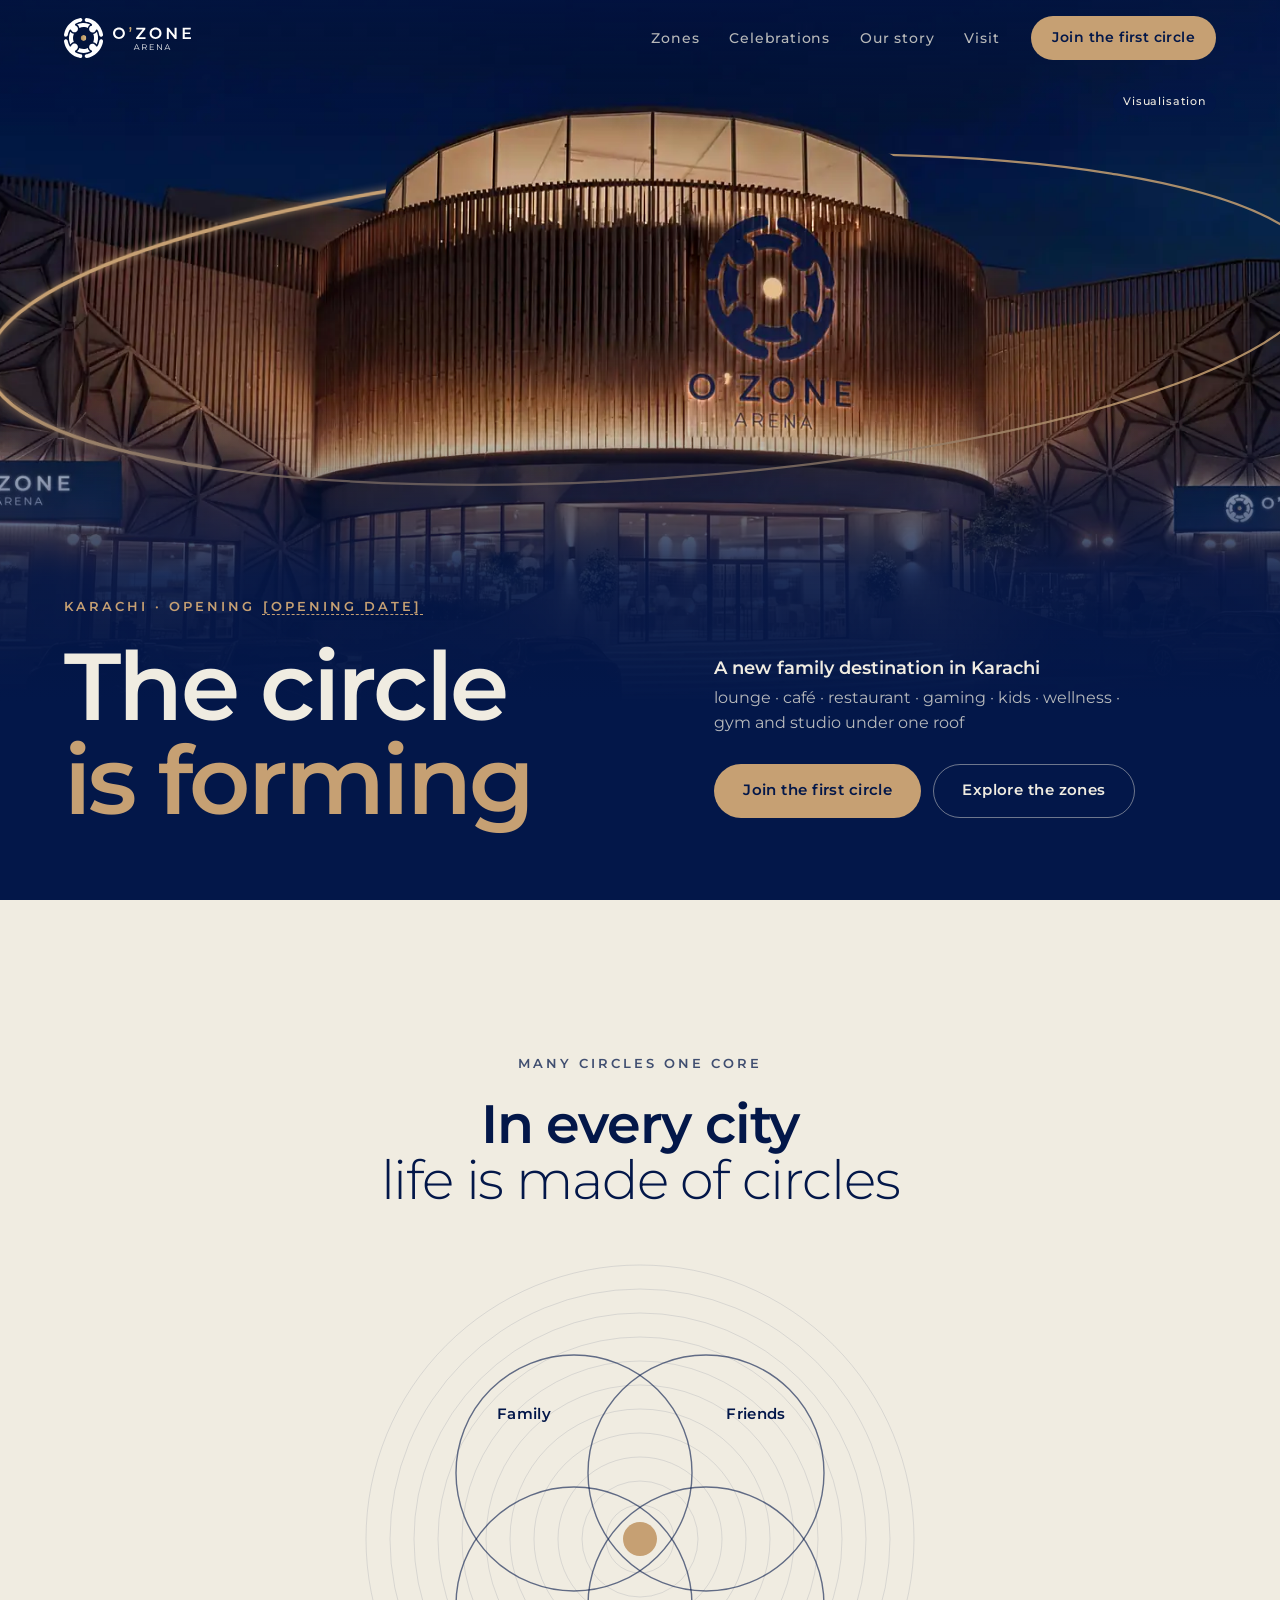
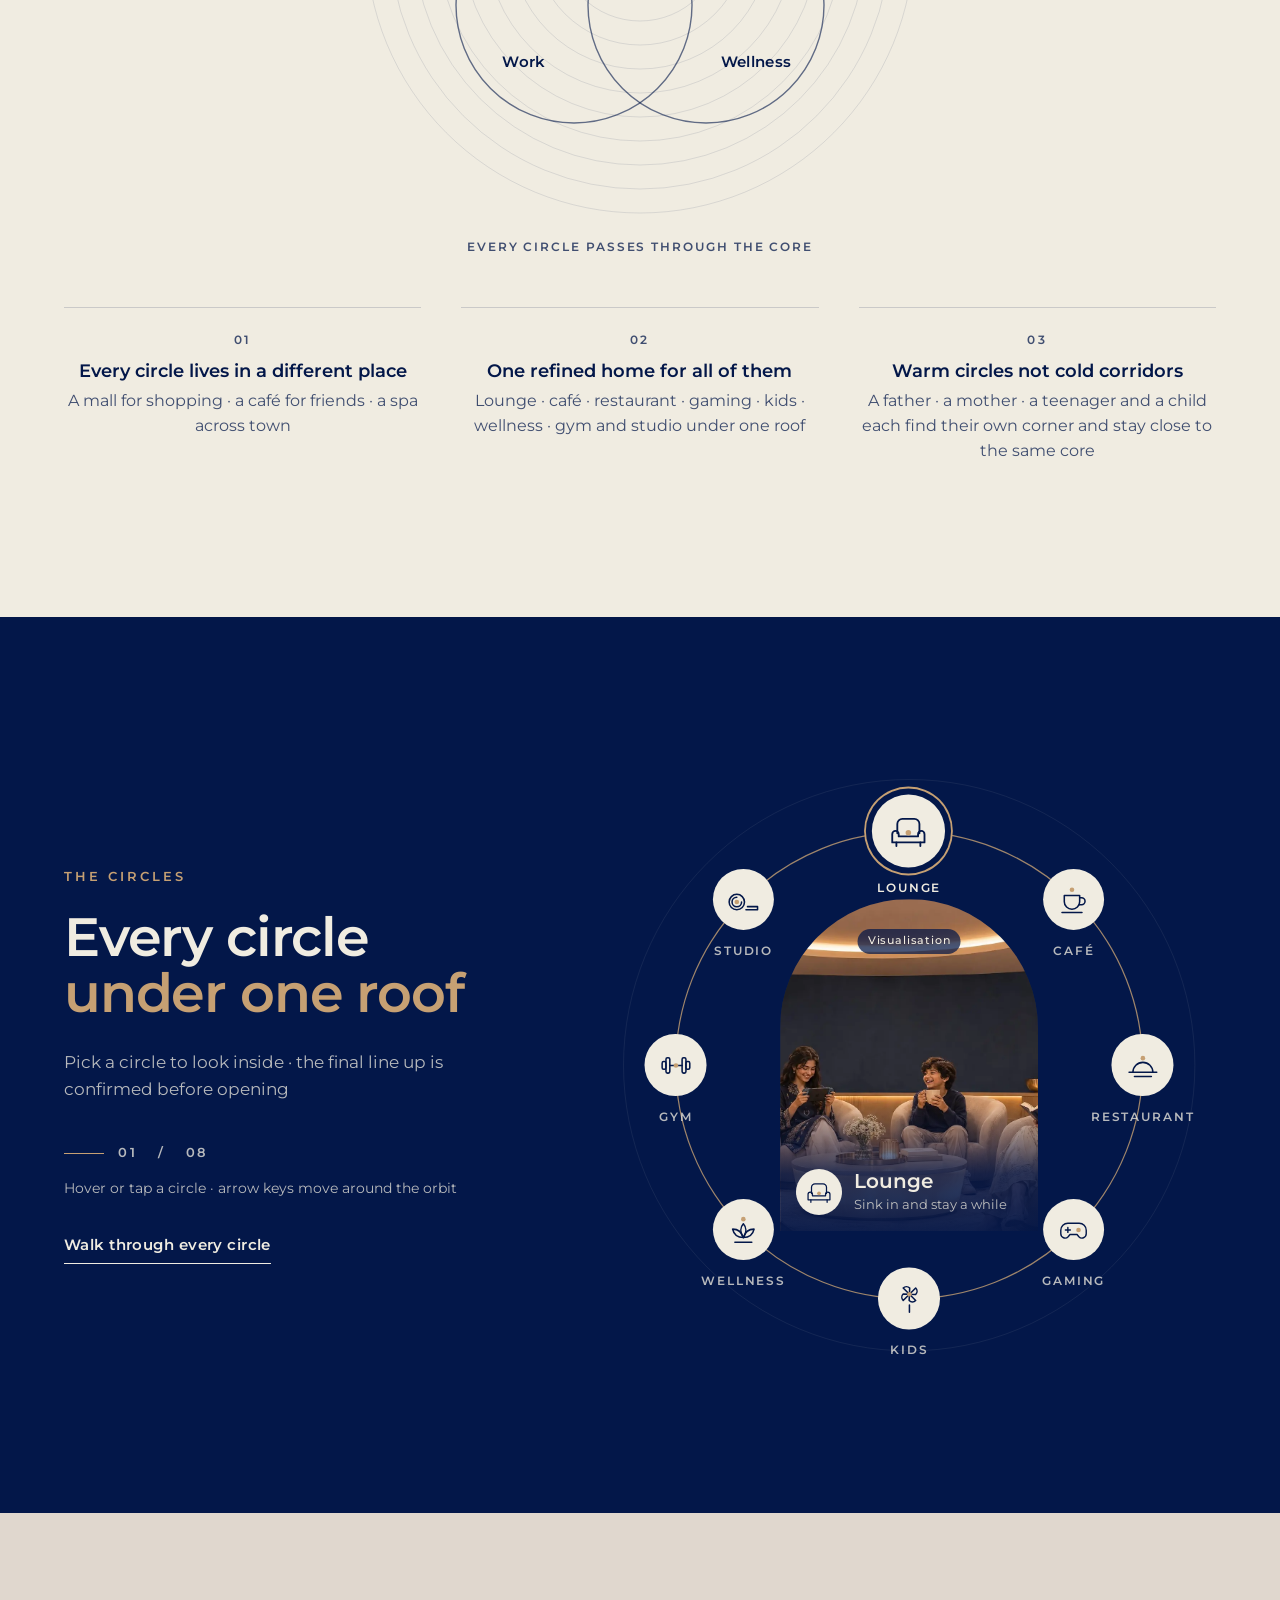
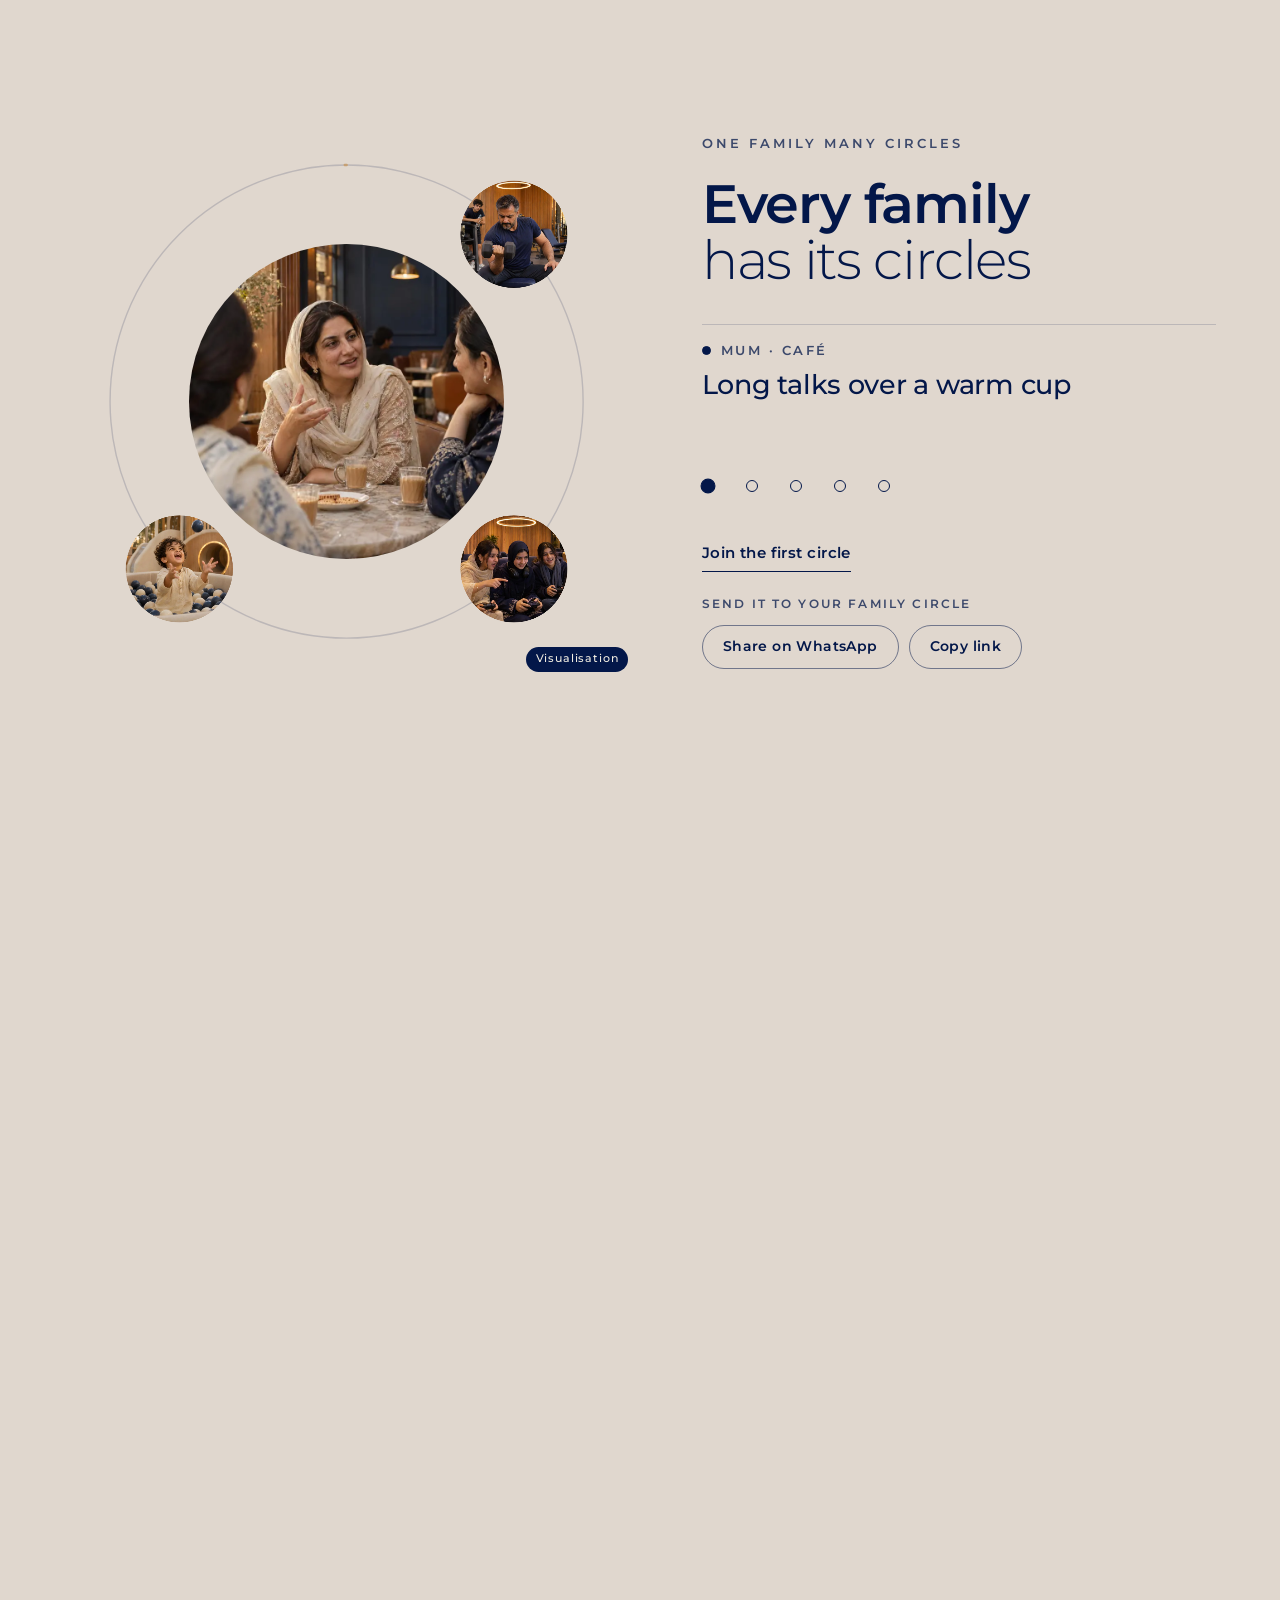
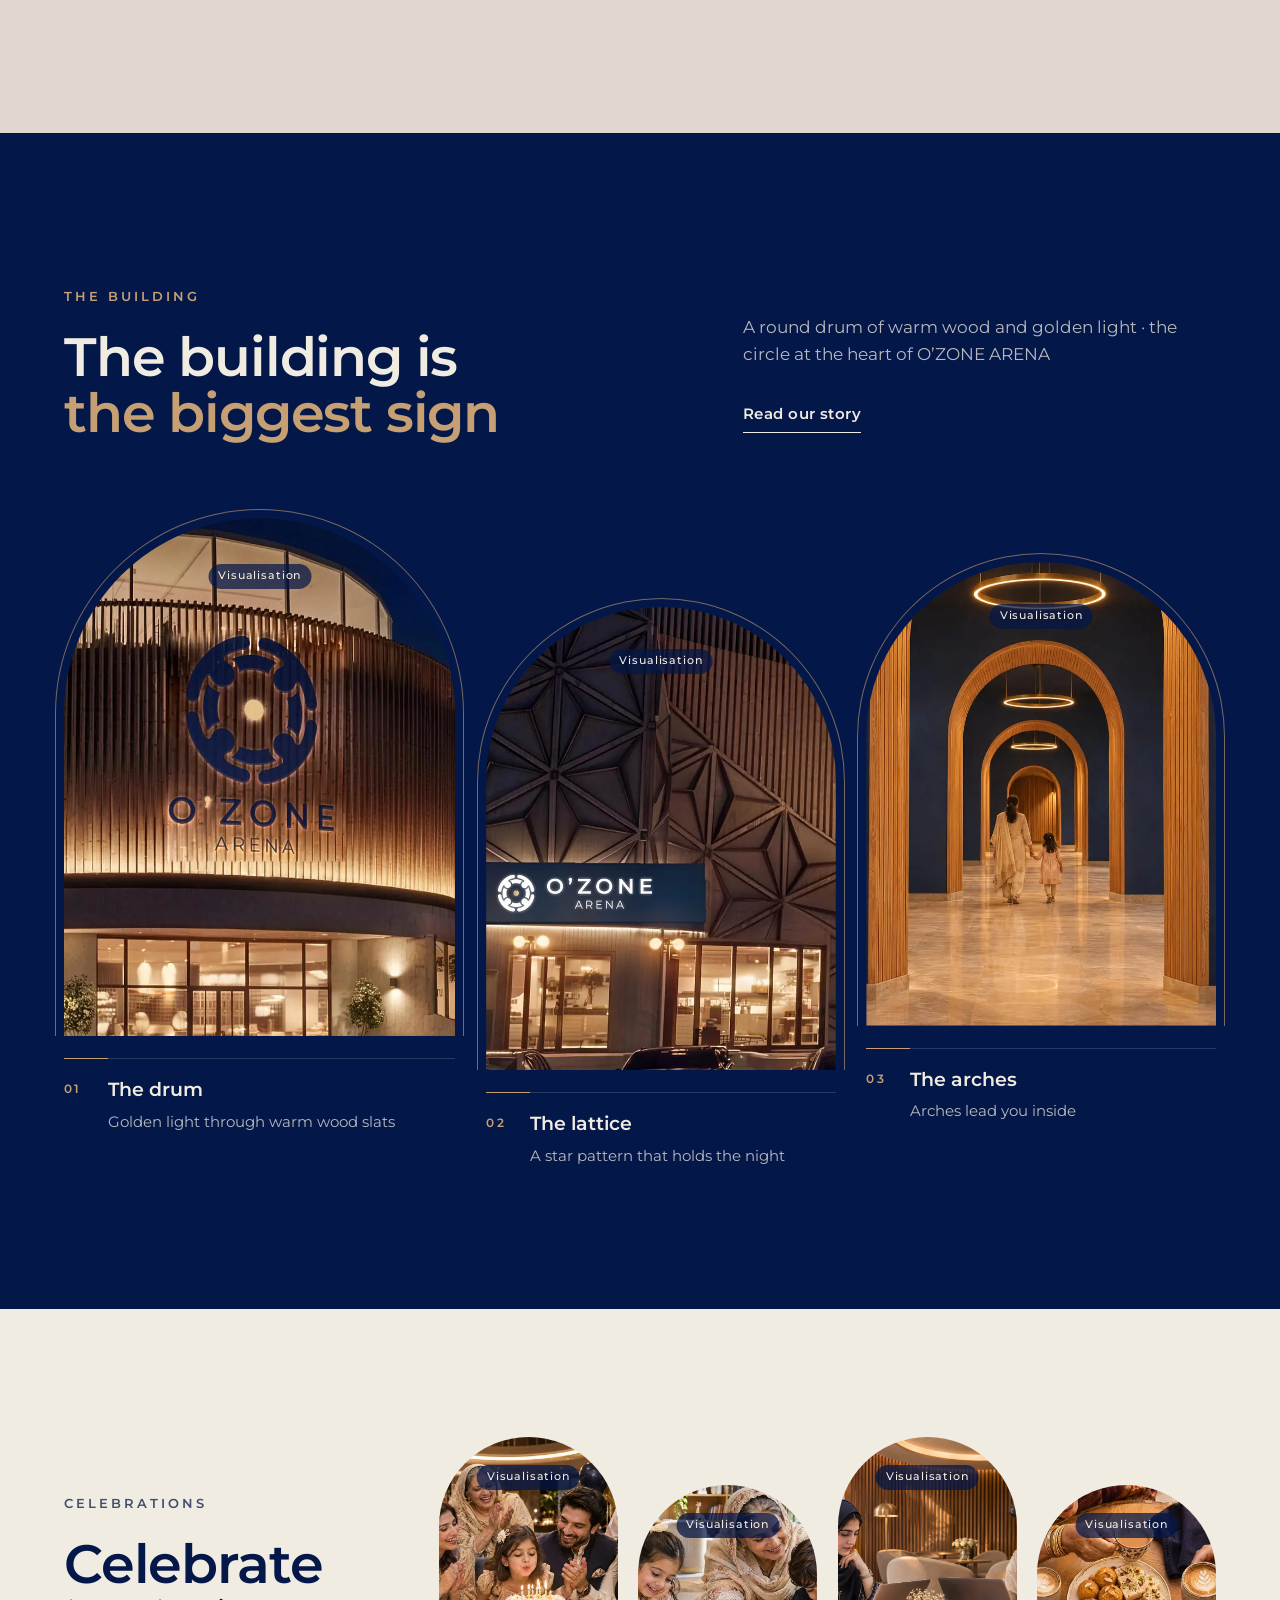
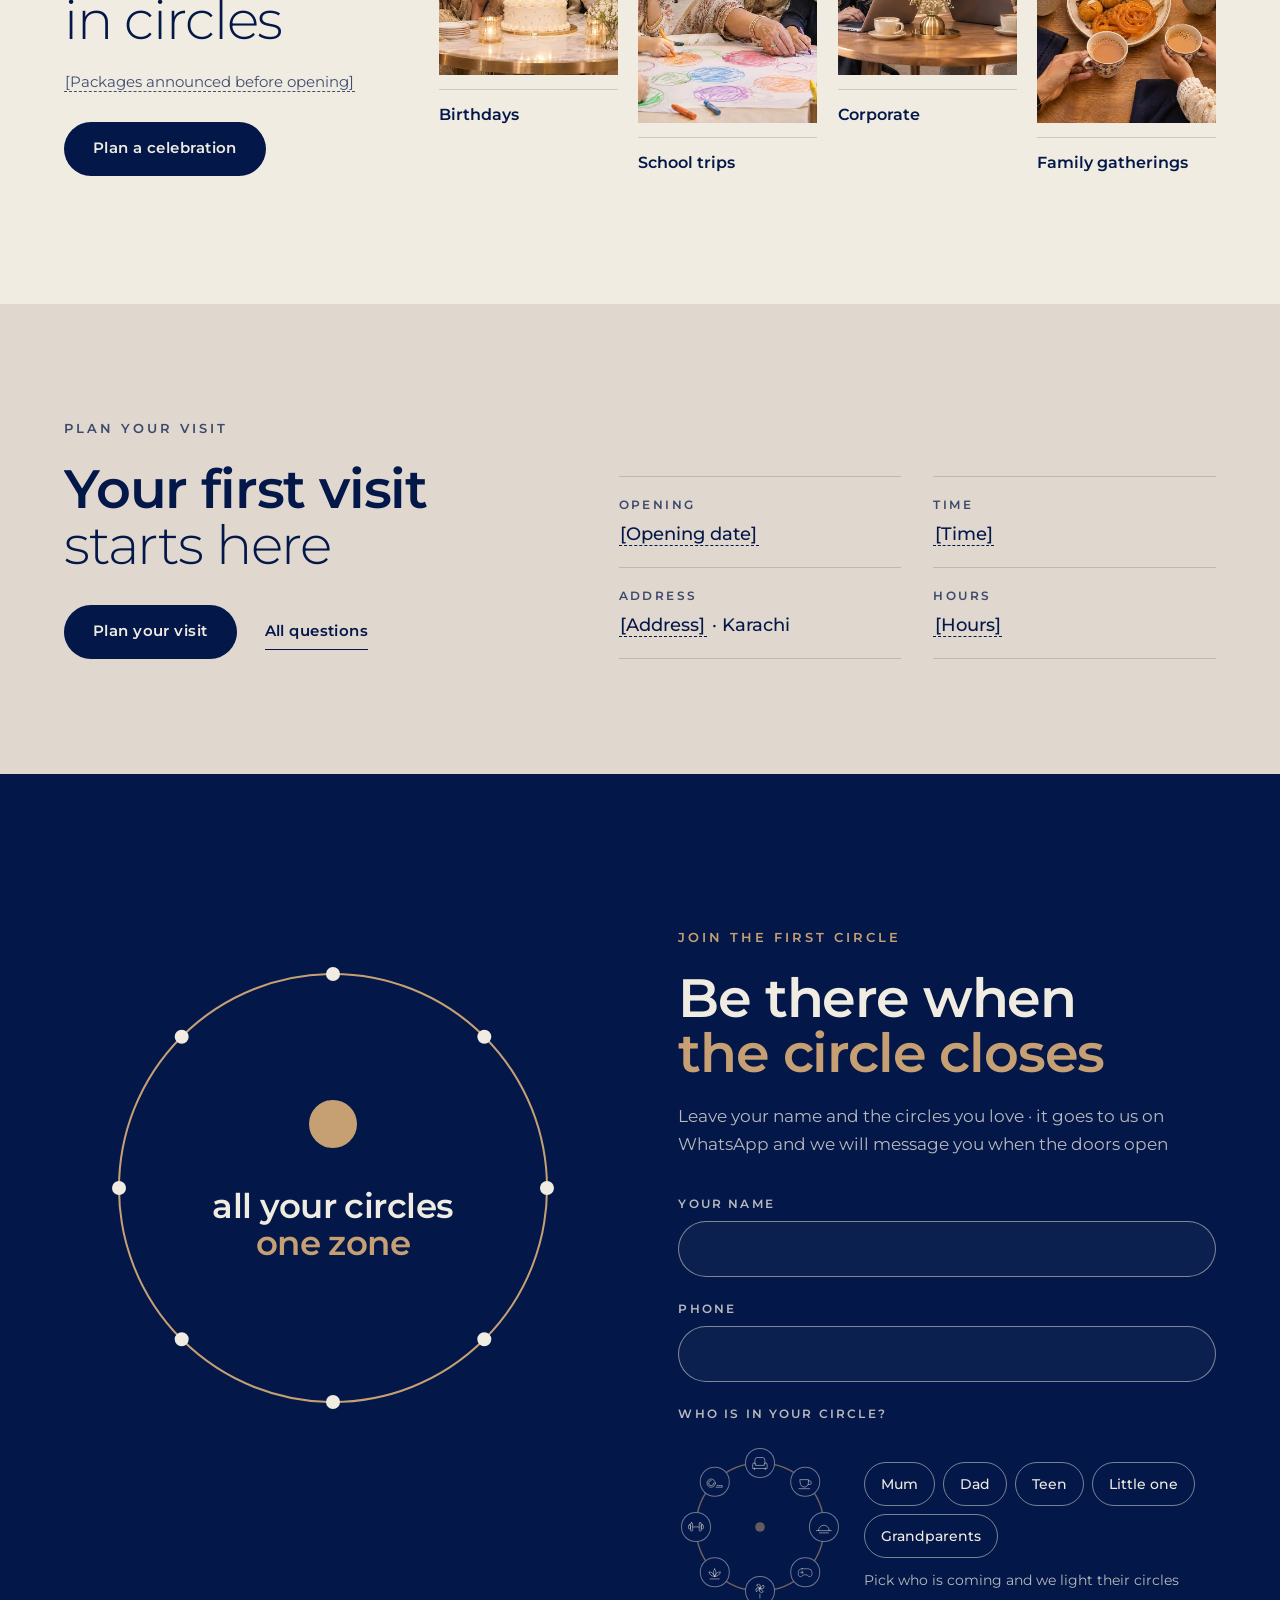
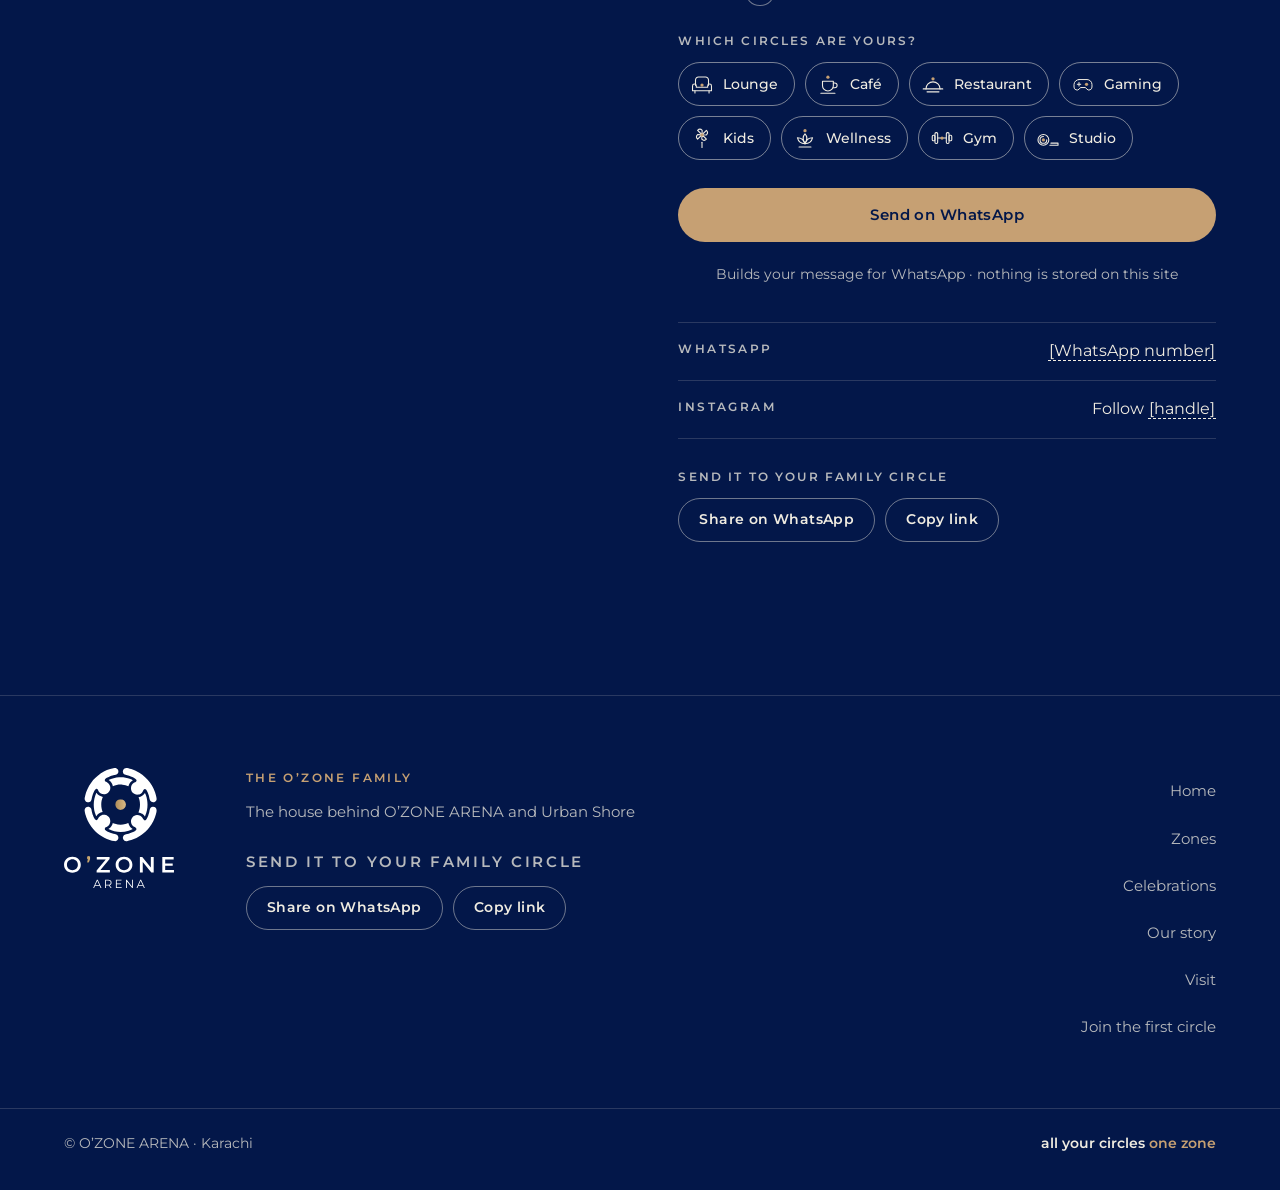
==== commit dfd9007e: "Mobile motion parity and critic round 5 fixes Co-Authored-By: Claude Opus 5.5 <noreply@anthropic.com" ====
--- a/index.html
+++ b/index.html
@@ -51,7 +51,7 @@
       </ul>
     </nav>
     <a class="btn btn--gold btn--sm hdr__cta" href="#join">Join the first circle</a>
-    <button class="menu-btn" type="button" aria-expanded="false" aria-controls="mnav"><span class="menu-btn__ring" aria-hidden="true"></span><span class="menu-btn__t">Menu</span></button>
+    <button class="menu-btn" type="button" aria-expanded="false" aria-controls="mnav"><span class="menu-btn__ring" aria-hidden="true"><svg class="menu-btn__prog" viewBox="0 0 30 30" focusable="false"><circle cx="15" cy="15" r="14.25" pathLength="1"/></svg></span><span class="menu-btn__t">Menu</span></button>
   </div>
 </header>
 <div class="mnav" id="mnav" hidden>
@@ -80,7 +80,7 @@
 <section class="hero" id="top" aria-labelledby="hero-h" data-spine="01 · The circle is forming">
   <div class="hero__media">
     <div class="hero__box">
-      <img class="hero__img" src="assets/hero-1600.webp" srcset="assets/hero-1000.webp 1000w, assets/hero-1600.webp 1600w, assets/hero-1800.webp 1800w, assets/hero-2400.webp 2400w" sizes="(max-width: 1099px) and (orientation: portrait) 110svh, max(100vw, 178svh)" width="1600" height="901" alt="Night visualisation of the O’ZONE ARENA building · a round drum of warm wood slats glowing gold with the symbol on its face" fetchpriority="high" decoding="async">
+      <img class="hero__img" src="assets/hero-1600.webp" srcset="assets/hero-1000.webp 1000w, assets/hero-1600.webp 1600w, assets/hero-1800.webp 1800w, assets/hero-2400.webp 2400w" sizes="(max-width: 759px) 100vh, (max-width: 1099px) and (orientation: portrait) 110vh, max(100vw, 178vh)" width="1600" height="901" alt="Night visualisation of the O’ZONE ARENA building · a round drum of warm wood slats glowing gold with the symbol on its face" fetchpriority="high" decoding="async">
       <svg class="hero__orbit" viewBox="0 0 3198 1800" preserveAspectRatio="none" aria-hidden="true" focusable="false">
         <defs>
           <mask id="drumMask" maskUnits="userSpaceOnUse" x="0" y="0" width="3198" height="1800">
@@ -181,7 +181,7 @@
 </section>
 
 <!-- 4 · ONE FAMILY MANY CIRCLES · pinned story (static list without motion) -->
-<section class="story" id="family" aria-labelledby="story-h" data-spine="04 · One family many circles">
+<section class="story" id="family" aria-labelledby="story-h" data-spine="04 · One family many circles" data-dock-pin>
   <div class="story__pin">
     <div class="wrap story__grid">
       <div class="story__stage">
@@ -284,7 +284,7 @@
 <!-- 7 · JOIN THE FIRST CIRCLE · the orbit closes into the core -->
 <section class="join" id="join" aria-labelledby="join-h" data-spine="08 · Join the first circle" data-dock-stop>
   <div class="wrap join__grid">
-    <div class="close" aria-hidden="true">
+    <div class="close-run"><div class="close" aria-hidden="true">
       <svg class="close__svg" viewBox="0 0 520 520" focusable="false">
         <circle class="close__track" cx="260" cy="260" r="214"/>
         <circle class="close__ripple" cx="260" cy="196" r="40"/>
@@ -293,7 +293,7 @@
       </svg>
       <ul class="close__dots"></ul>
       <p class="close__tag">all your circles<br><span>one zone</span></p>
-    </div>
+    </div></div>
     <div class="join__form">
       <p class="eyebrow">Join the first circle</p>
       <h2 id="join-h" class="h2"><span class="ln"><span>Be there when</span></span><span class="ln ln--gold"><span>the circle closes</span></span></h2>
--- a/css/site.css
+++ b/css/site.css
@@ -610,3 +610,55 @@
   .picker__z { transform: rotate(var(--a0)) translateY(calc(var(--R) * -.39)) rotate(calc(-1 * var(--a0))); }
   .close__dots li { transform: rotate(var(--a0)) translateY(calc(min(520px, 88vw) * -.4115)); }
 }
+
+/* =====================================================================
+   ROUND 5 · mobile motion parity · every moment has a phone version of the same idea
+   per frame writes are transform · opacity or a small svg stroke · reduced motion keeps the calm complete page
+   ===================================================================== */
+
+/* the orbit spine on phones and tablets · page progress drawn in gold around the menu ring */
+.menu-btn__prog { position: absolute; inset: -1.5px; width: calc(100% + 3px); height: calc(100% + 3px); transform: rotate(-90deg); overflow: visible; pointer-events: none; }
+.menu-btn__prog circle { fill: none; stroke: var(--gold); stroke-width: 2; stroke-dasharray: 1; stroke-dashoffset: 1; stroke-linecap: round; transition: opacity .4s var(--ease); }
+.menu-btn[aria-expanded="true"] .menu-btn__prog circle { opacity: 0; }
+
+/* zones on phones · a halo dial around the swipe deck · the eight circles ride a gold orbit that hugs the front arch */
+.dial { display: none; }
+@media (max-width: 759px) {
+  .deck { position: relative; isolation: isolate; --cw: min(320px, .76 * (100vw - 2 * var(--pad))); --R: calc(var(--cw) / 2 + 30px); padding-top: 58px; }
+  .deck__track { position: relative; z-index: 1; padding-inline: calc((100% - var(--cw)) / 2); scroll-padding-inline: calc((100% - var(--cw)) / 2); }
+  .card { flex: 0 0 var(--cw); max-width: none; }
+  .dial { display: block; position: absolute; left: 50%; top: calc(58px + 8px + var(--cw) / 2); width: 0; height: 0; }
+  .dial__spin { position: absolute; z-index: 0; left: calc(var(--R) * -1); top: calc(var(--R) * -1); width: calc(var(--R) * 2); height: calc(var(--R) * 2); pointer-events: none; }
+  .dial__ring { width: 100%; height: 100%; overflow: visible; }
+  .dial__track { fill: none; stroke: var(--linen); stroke-opacity: .24; stroke-width: .34; stroke-dasharray: 1; stroke-dashoffset: 0; }
+  .dial__arc { fill: none; stroke: var(--gold); stroke-width: .66; stroke-dasharray: 1; stroke-dashoffset: 1; stroke-linecap: round; }
+  .dial__list { position: absolute; z-index: 2; left: 0; top: 0; }
+  .dial__z { position: absolute; left: -22px; top: -22px; width: 44px; height: 44px; cursor: pointer; transform: translateY(calc(var(--R) * -1)); }
+  .dial__z.off { pointer-events: none; }
+  .dial__c { display: grid; place-items: center; width: 100%; height: 100%; border-radius: 50%; background: var(--linen); color: var(--navy); transition: box-shadow .5s var(--ease); }
+  .dial__c svg { width: 64%; height: 64%; }
+  .dial__z.on .dial__c { box-shadow: 0 0 0 4px var(--navy), 0 0 0 5.5px var(--gold); }
+  .motion .dial__track { stroke-dashoffset: 1; }
+}
+
+/* family story on phones · the stage gives way on short screens so the chapter line and steps stay inside 360 × 640 */
+@media (max-width: 899px) {
+  .motion .story__stage { --S: min(84vw, 44svh, 100svh - 400px); }
+}
+@media (max-width: 899px) and (max-height: 700px) {
+  .motion .story__pin { padding-top: calc(var(--hdr) + 8px); }
+  .motion .story__grid { gap: 12px; }
+  .motion .story__text .h2 { font-size: 26px; margin-bottom: 8px; }
+  .motion .story__text .eyebrow { margin-bottom: 6px; }
+  .motion .ch__t { font-size: 19px; }
+  .motion .chapters { min-height: 78px; }
+}
+
+/* closing orbit on phones and tablets · the ring pins for a short run of its own · closes · then lets the form through */
+.close-run { display: contents; }
+@media (max-width: 899px) {
+  .motion .close-run { display: block; height: calc(min(420px, 88vw) + 62svh); }
+  .motion .close { position: sticky; top: calc(var(--hdr) / 2 + (100svh - min(420px, 88vw)) / 2); margin-inline: auto; }
+  /* a shorter join block · the family share already sits in the footer of every page */
+  [data-page="index"] #join .share--join { display: none; }
+}
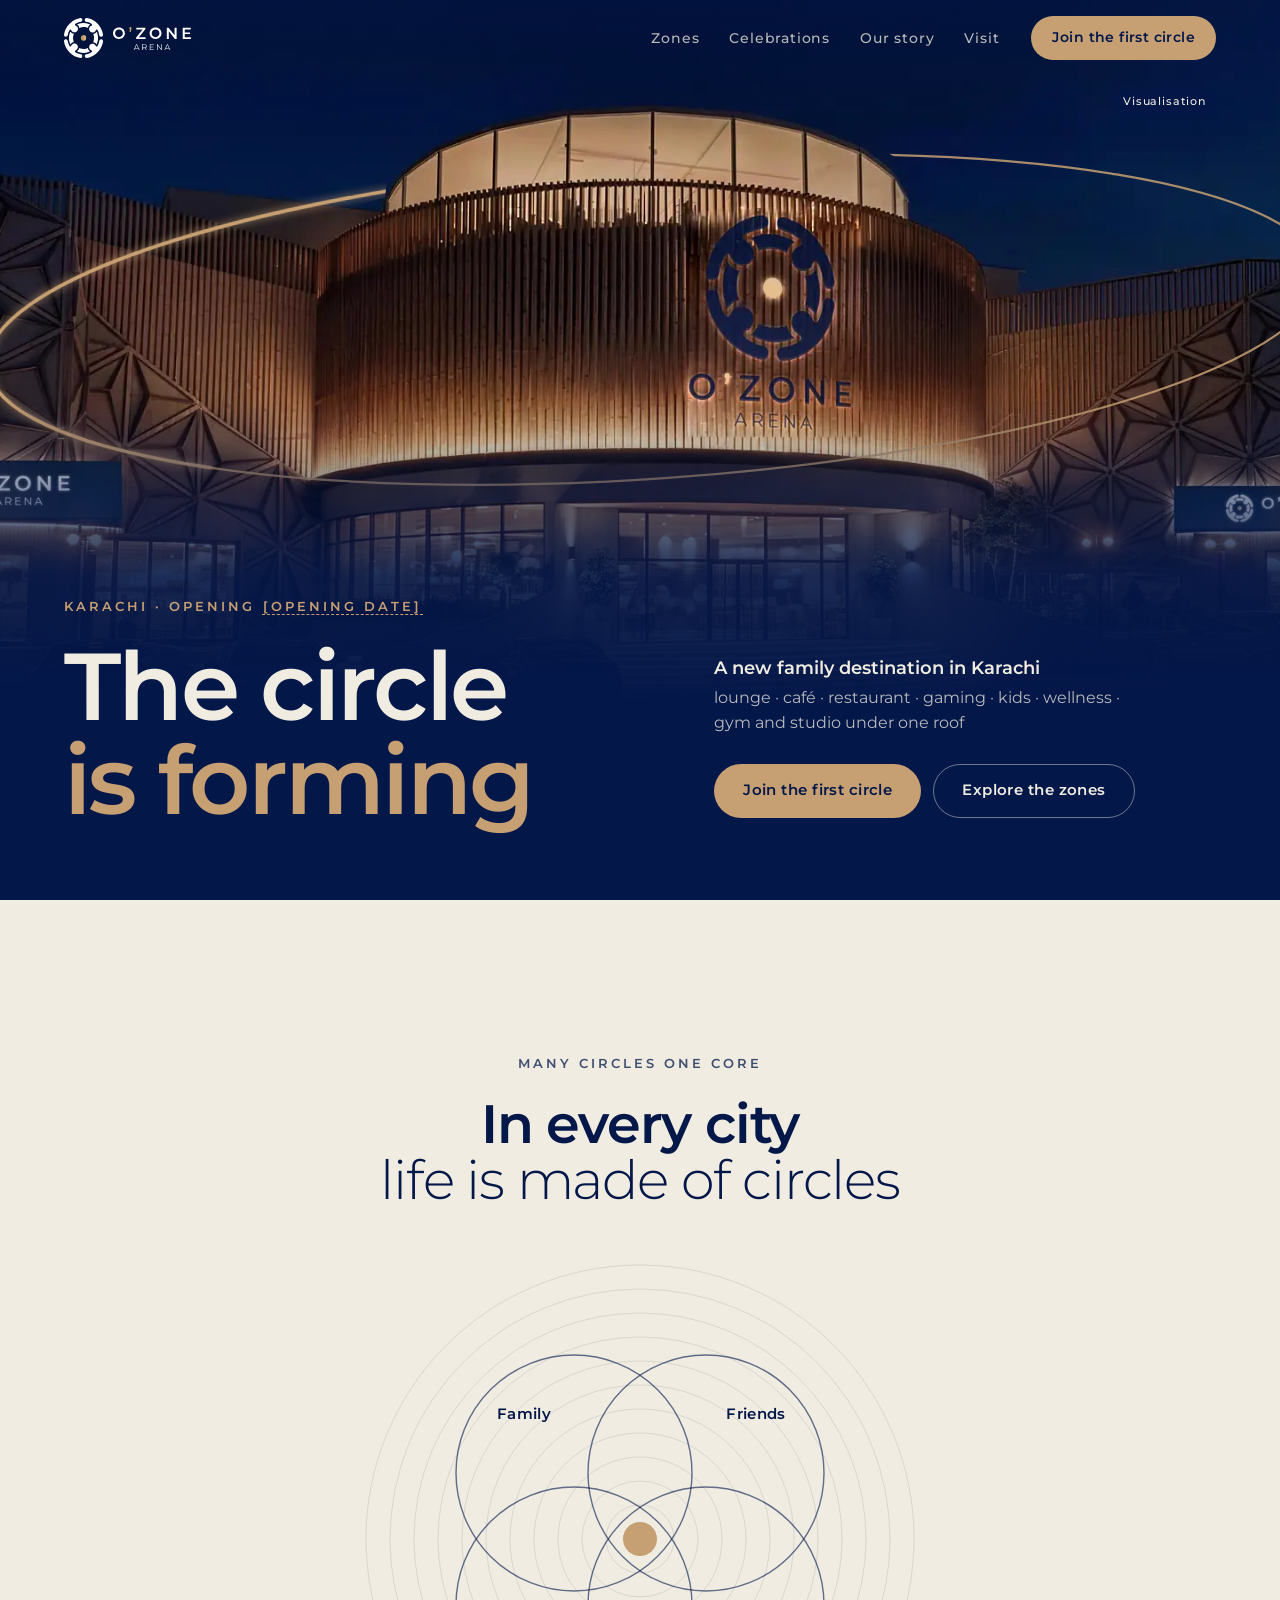
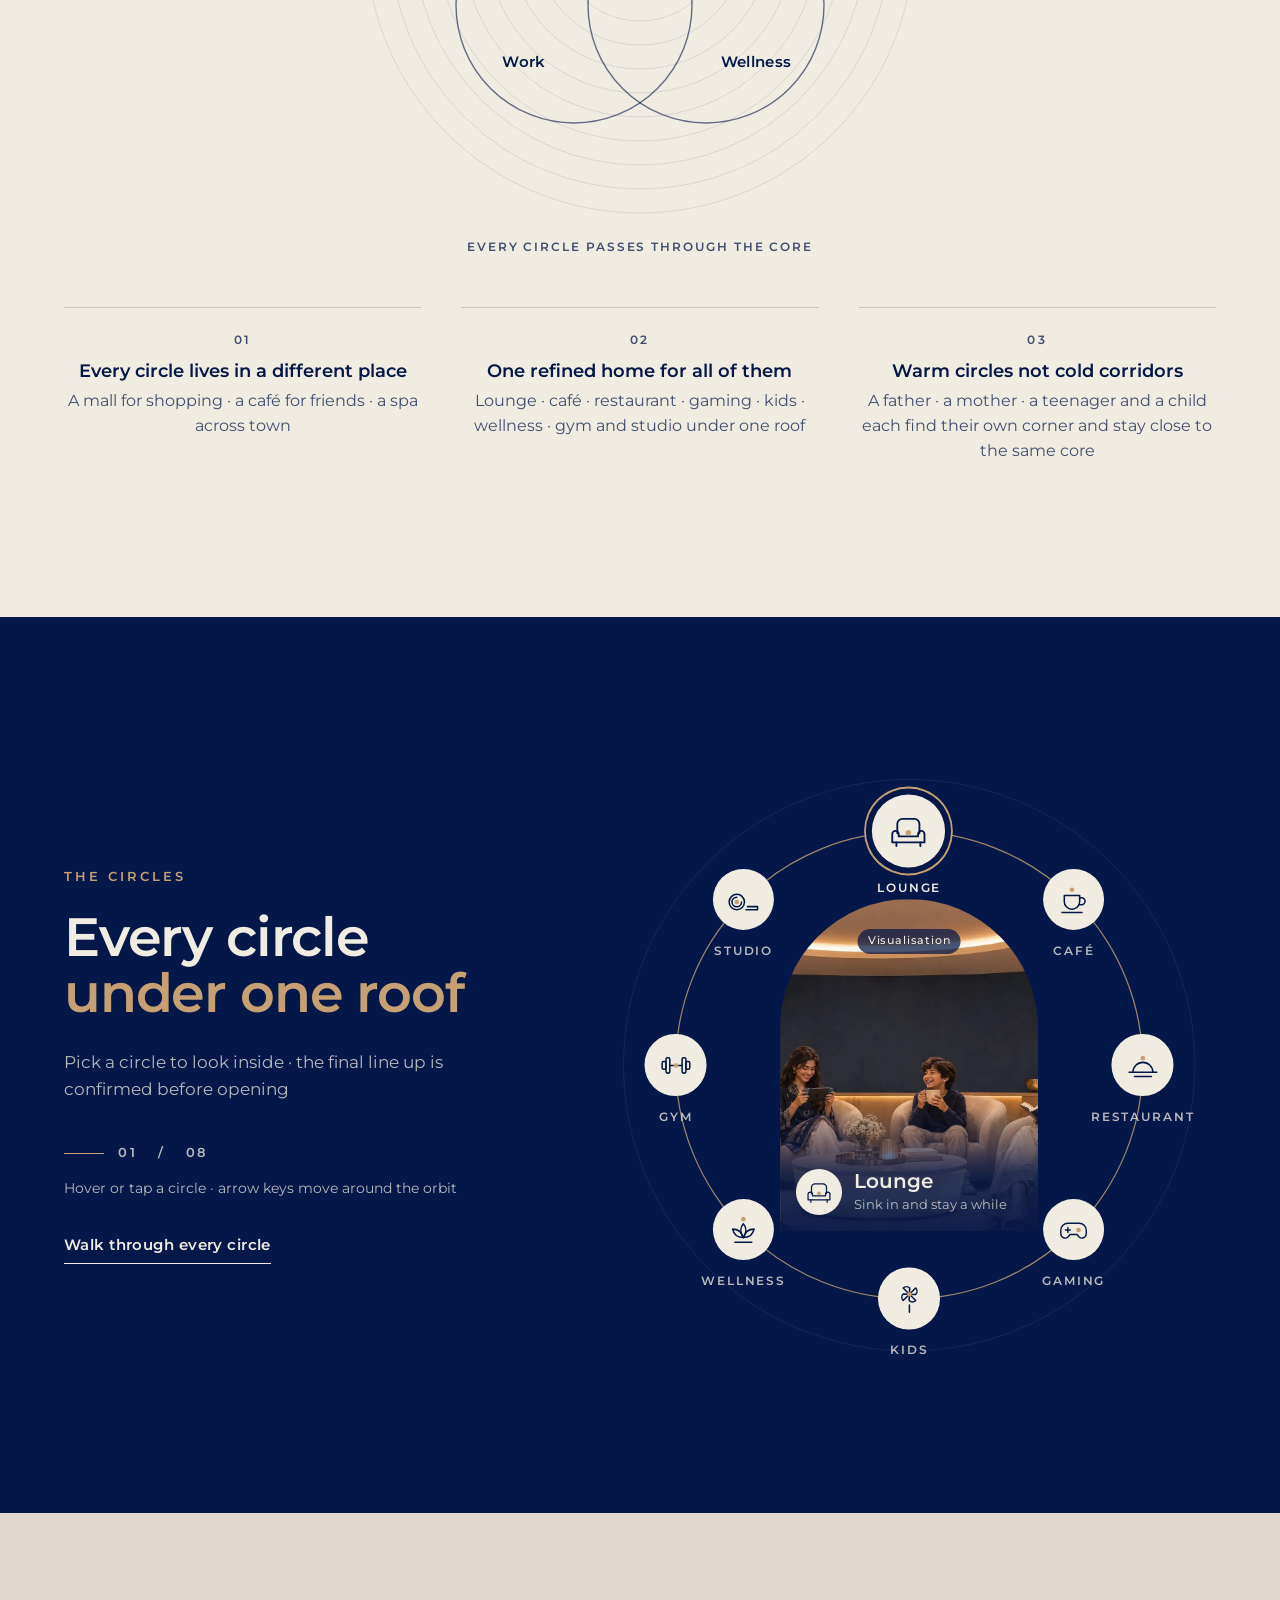
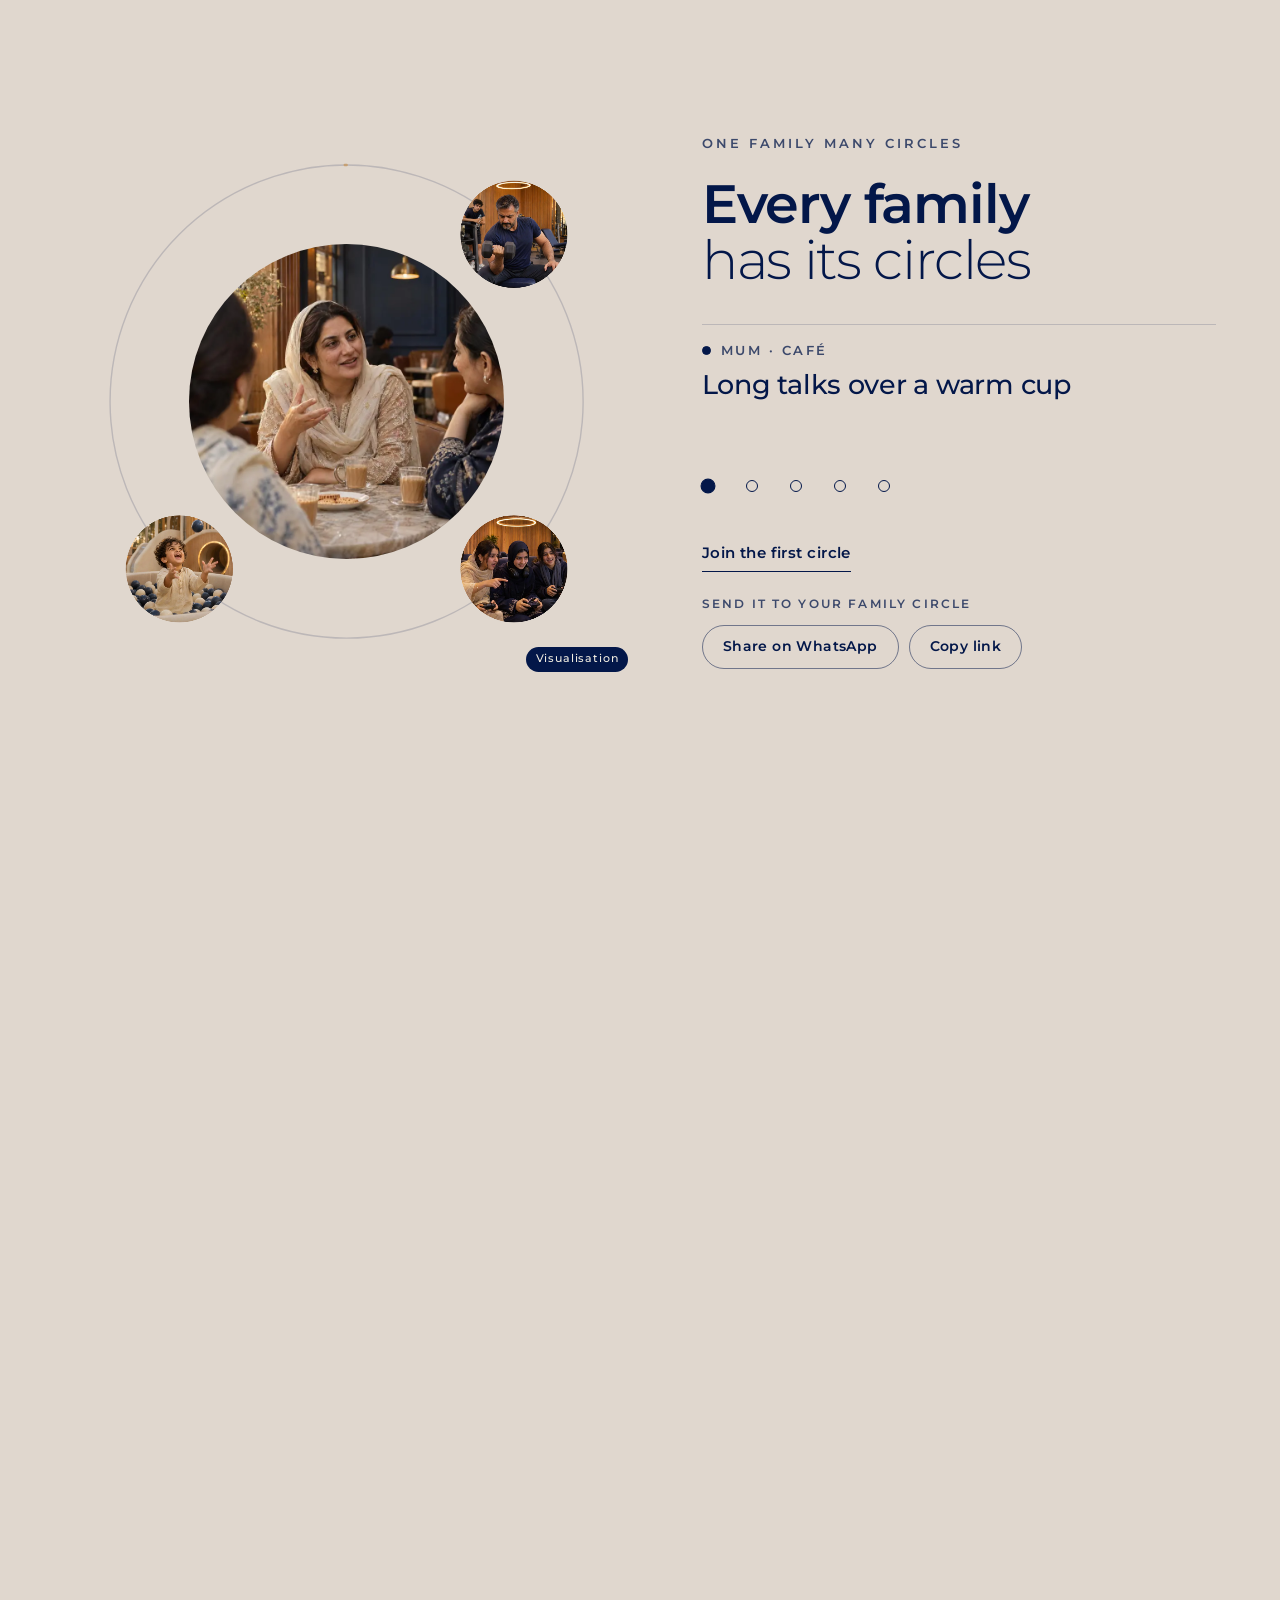
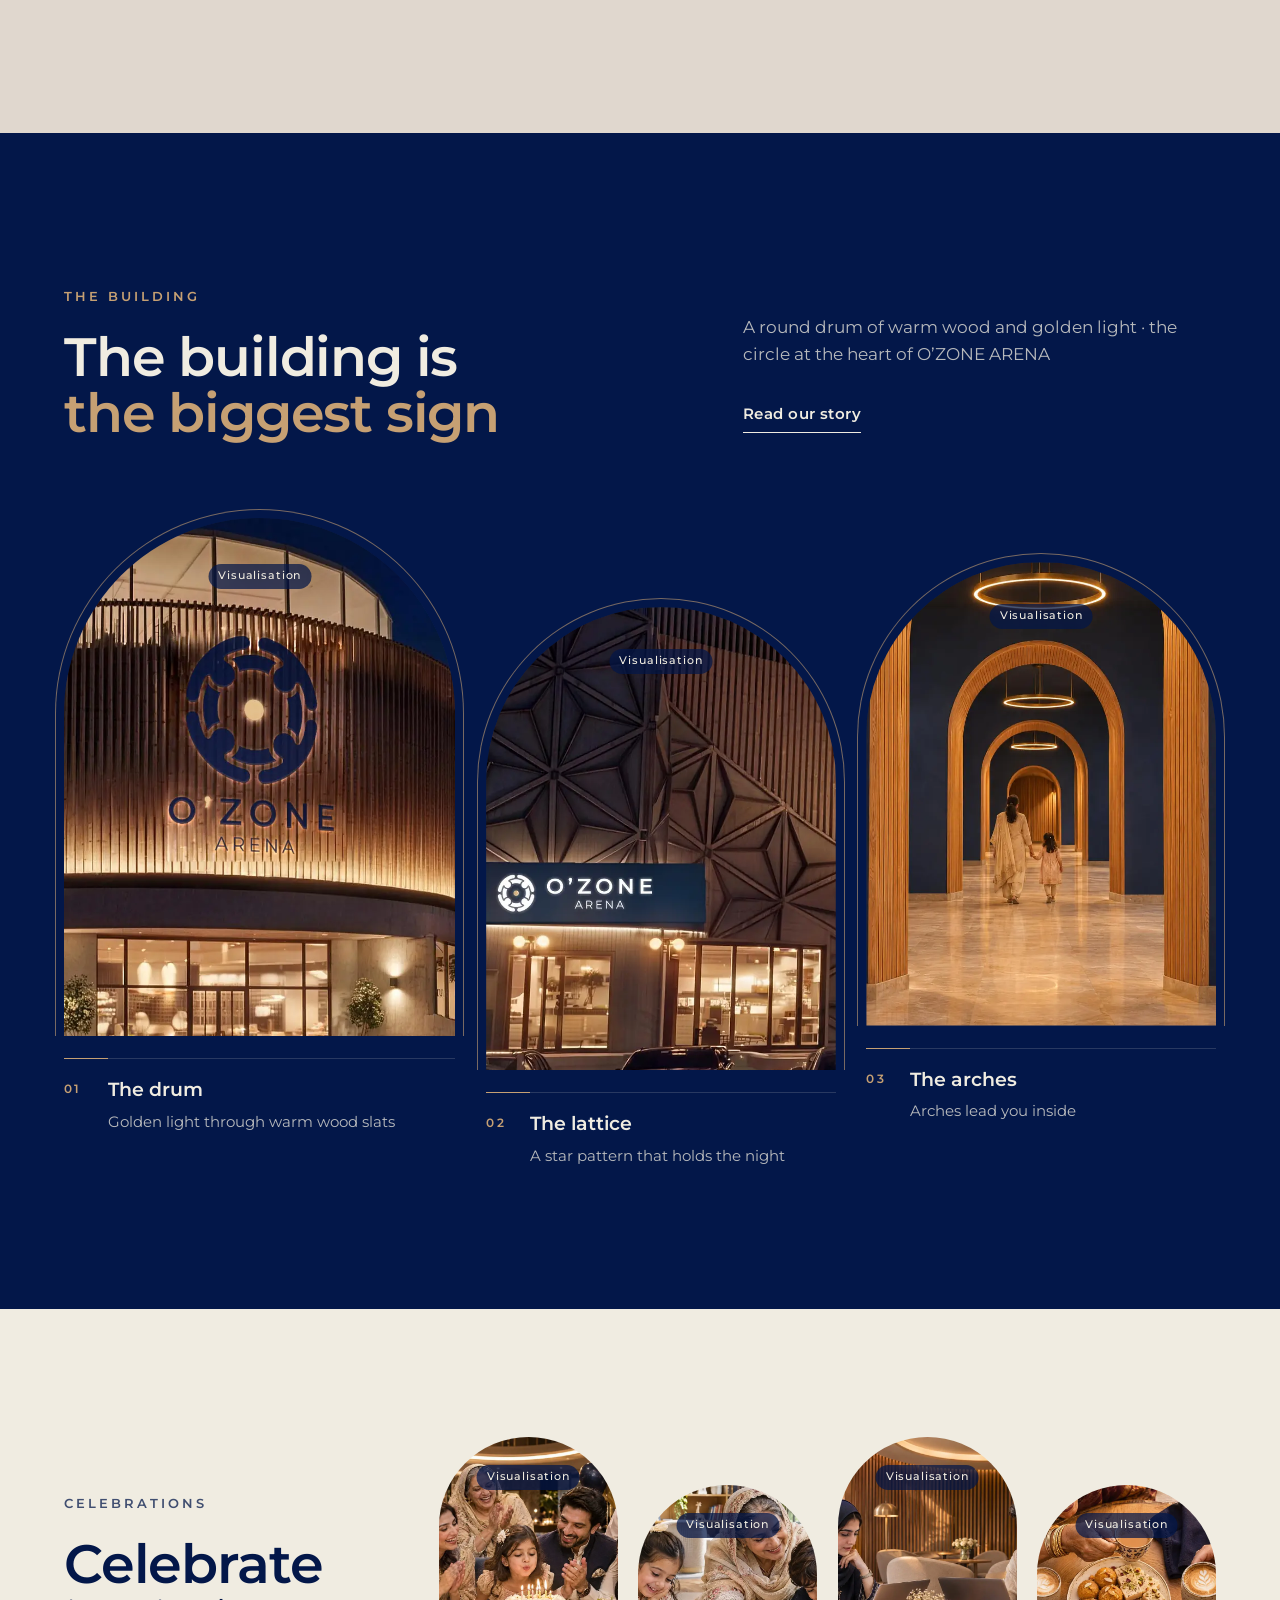
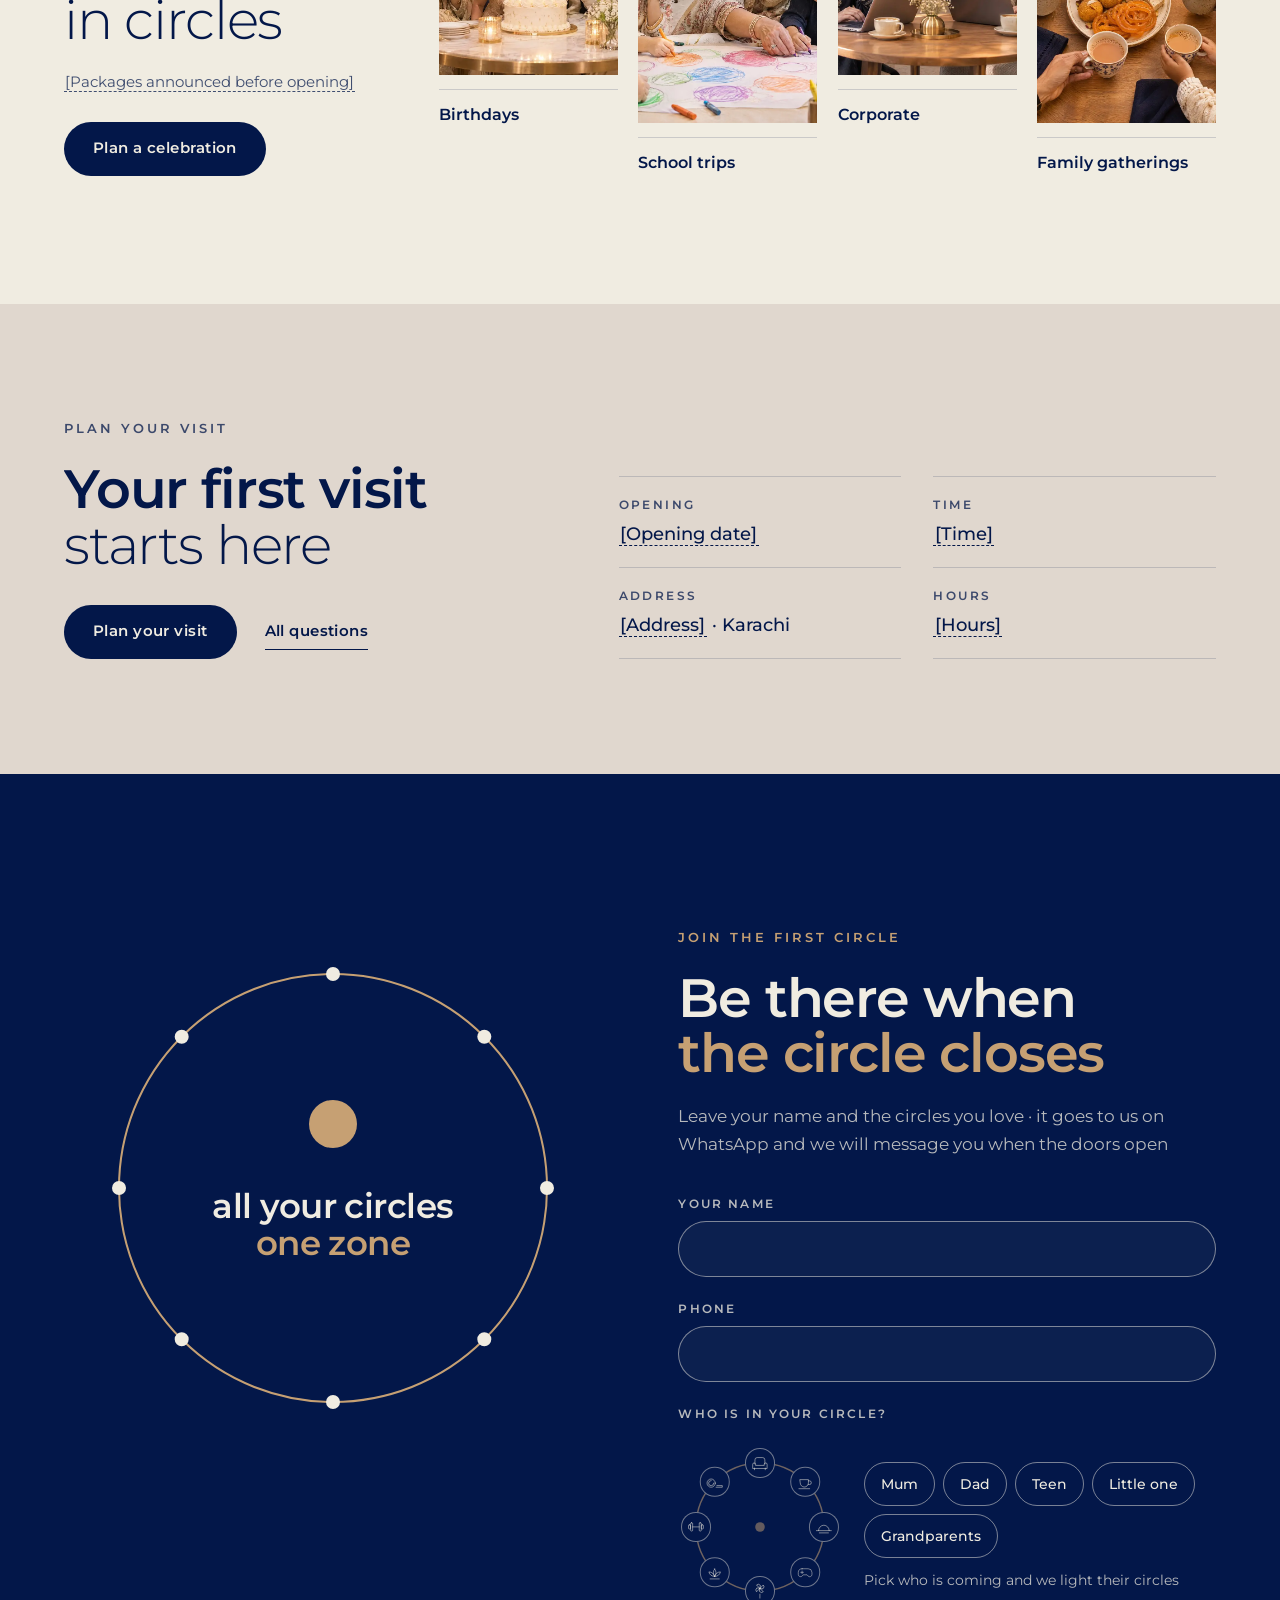
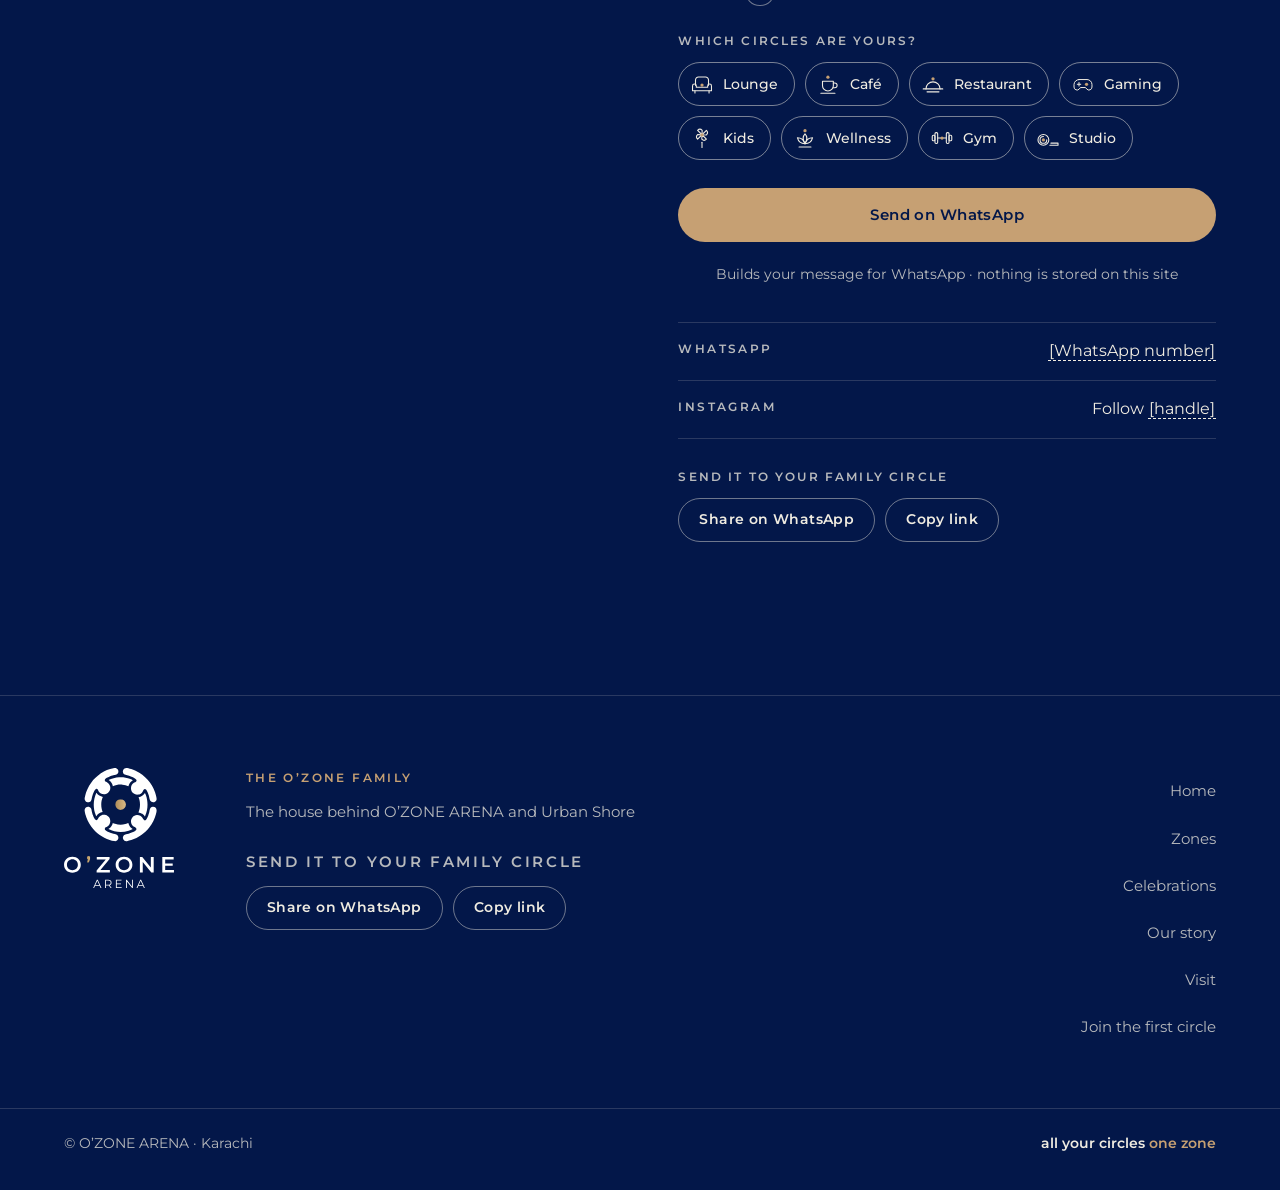
==== commit 23828419: "Self-host Montserrat, story journey fixes for short phones Co-Authored-By: Claude Opus 5.5 <noreply@" ====
--- a/index.html
+++ b/index.html
@@ -21,9 +21,8 @@
 <link rel="icon" href="assets/favicon-48.png" sizes="48x48" type="image/png">
 <link rel="icon" href="assets/mark-color.svg" type="image/svg+xml">
 <link rel="apple-touch-icon" href="assets/apple-touch-icon.png">
-<link rel="preconnect" href="https://fonts.googleapis.com">
-<link rel="preconnect" href="https://fonts.gstatic.com" crossorigin>
-<link href="https://fonts.googleapis.com/css2?family=Montserrat:wght@300;400;500;600&display=swap" rel="stylesheet">
+<link rel="preload" href="assets/fonts/montserrat-latin-500-normal.woff2" as="font" type="font/woff2" crossorigin>
+<link rel="preload" href="assets/fonts/montserrat-latin-600-normal.woff2" as="font" type="font/woff2" crossorigin>
 <link rel="stylesheet" href="css/site.css">
 <script>
   // motion is an enhancement · without js or with reduced motion every section renders static and complete
--- a/css/site.css
+++ b/css/site.css
@@ -1,5 +1,11 @@
 /* O’ZONE ARENA · pre-opening site · the circle is forming
    brand colours only · Montserrat only · motion lives under html.motion so the static page is always complete */
+
+/* Montserrat is hosted with the site (SIL Open Font License · assets/fonts/OFL-LICENSE.txt) so headings never fall back when Google Fonts is blocked */
+@font-face { font-family: Montserrat; font-style: normal; font-weight: 300; font-display: swap; src: url('../assets/fonts/montserrat-latin-300-normal.woff2') format('woff2'); }
+@font-face { font-family: Montserrat; font-style: normal; font-weight: 400; font-display: swap; src: url('../assets/fonts/montserrat-latin-400-normal.woff2') format('woff2'); }
+@font-face { font-family: Montserrat; font-style: normal; font-weight: 500; font-display: swap; src: url('../assets/fonts/montserrat-latin-500-normal.woff2') format('woff2'); }
+@font-face { font-family: Montserrat; font-style: normal; font-weight: 600; font-display: swap; src: url('../assets/fonts/montserrat-latin-600-normal.woff2') format('woff2'); }
 
 @property --a { syntax: '<angle>'; inherits: false; initial-value: 0deg; }
 
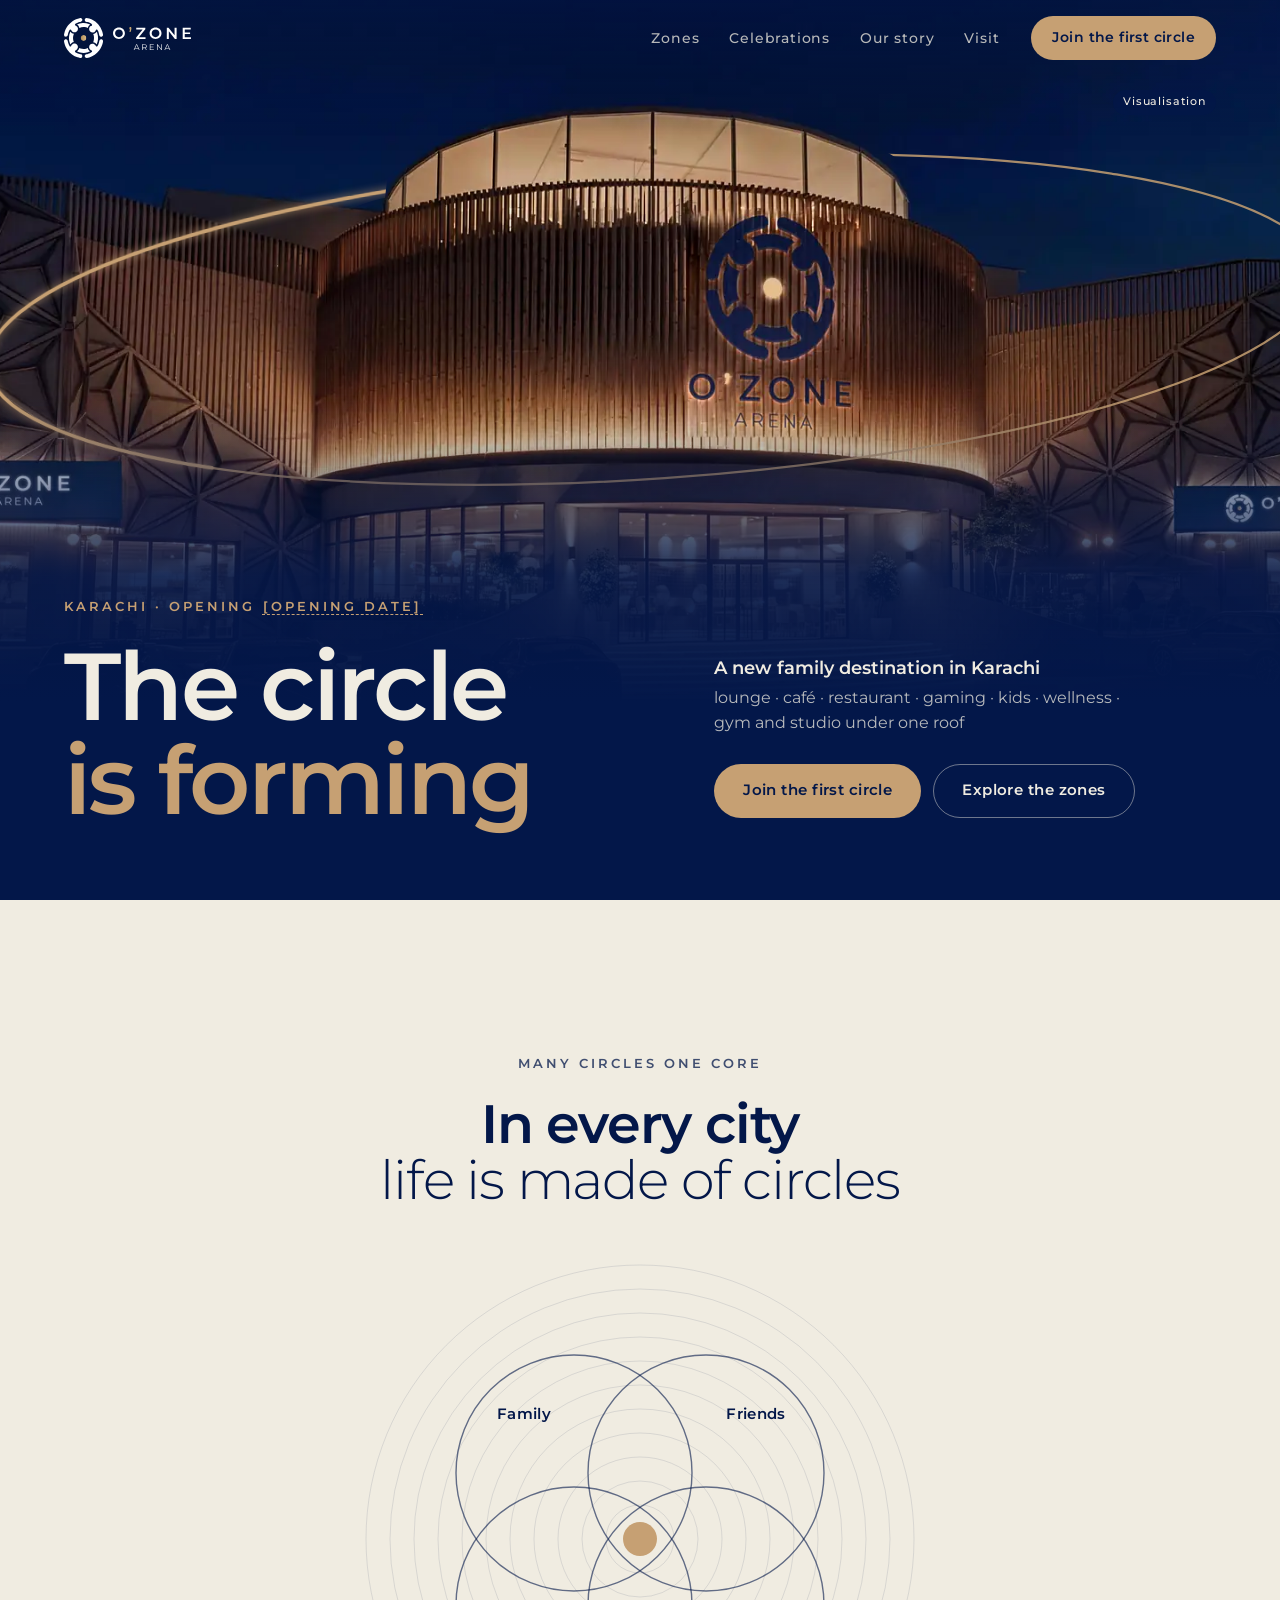
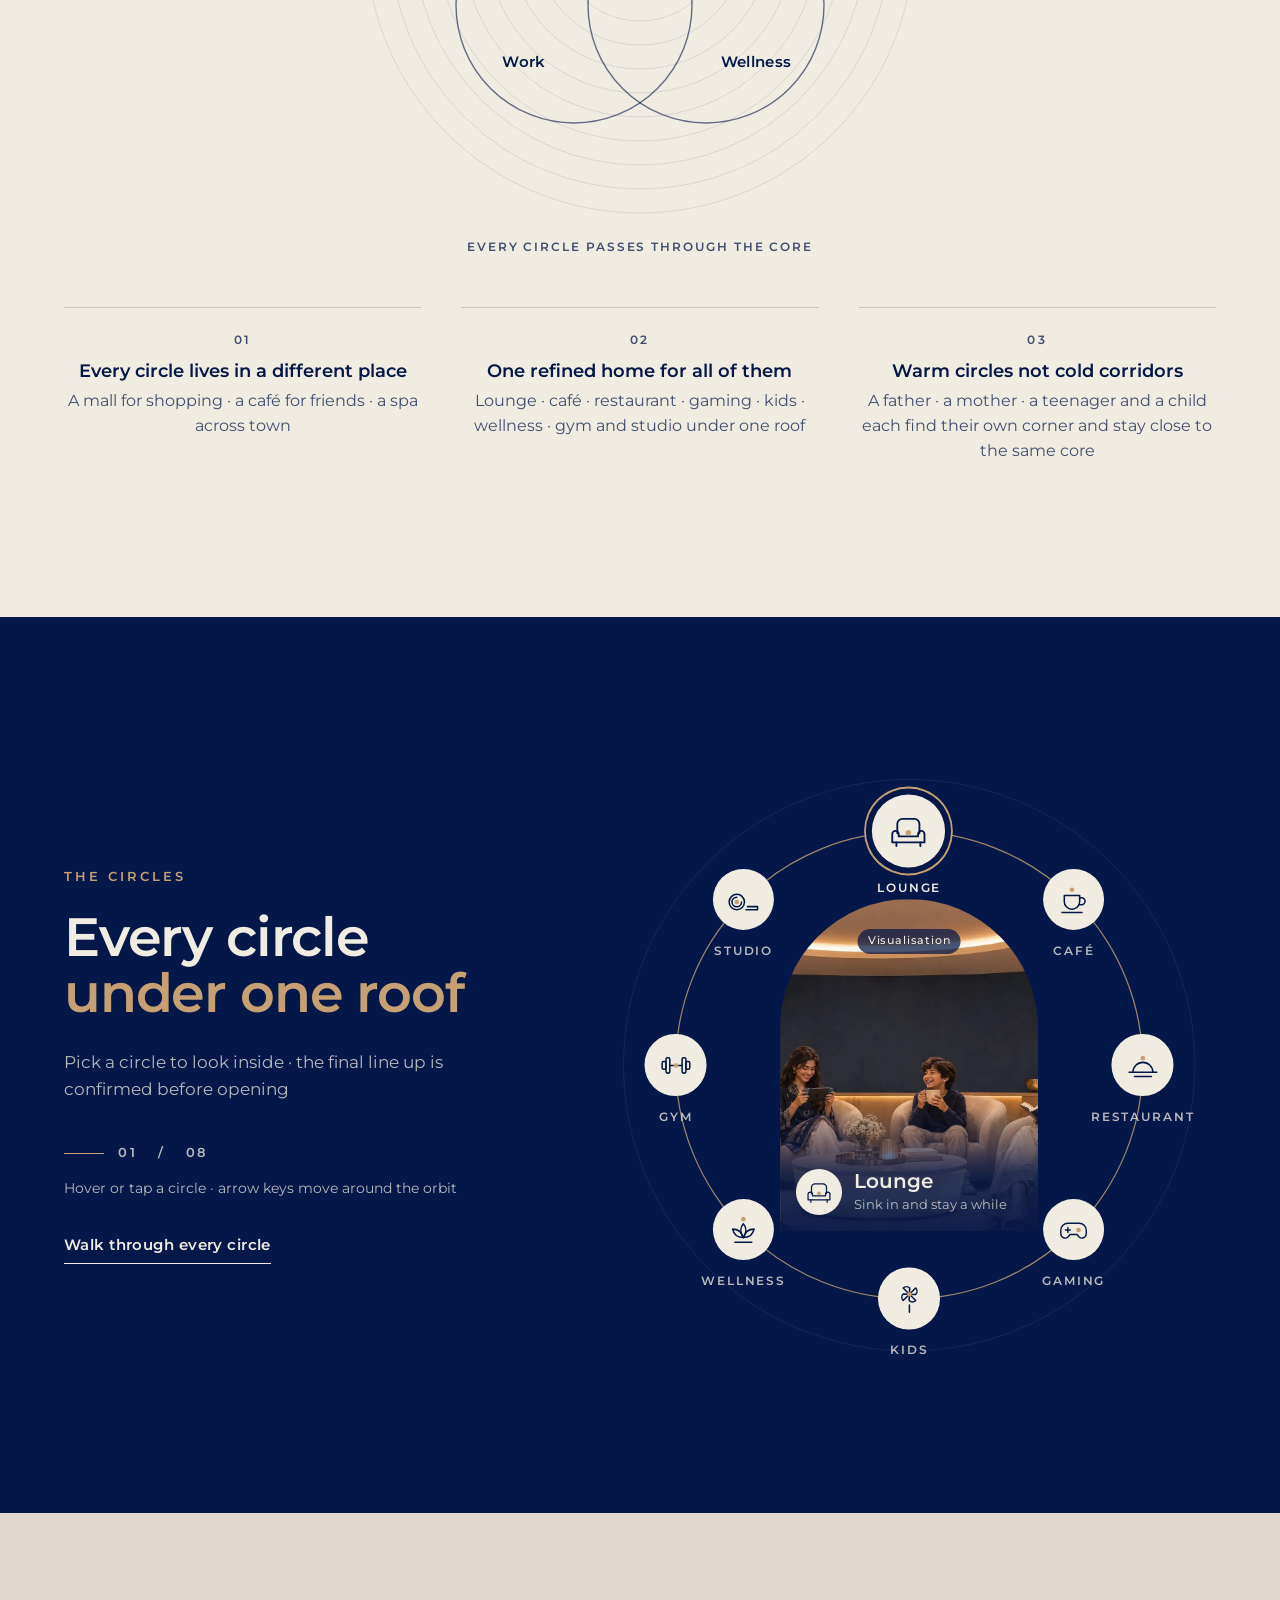
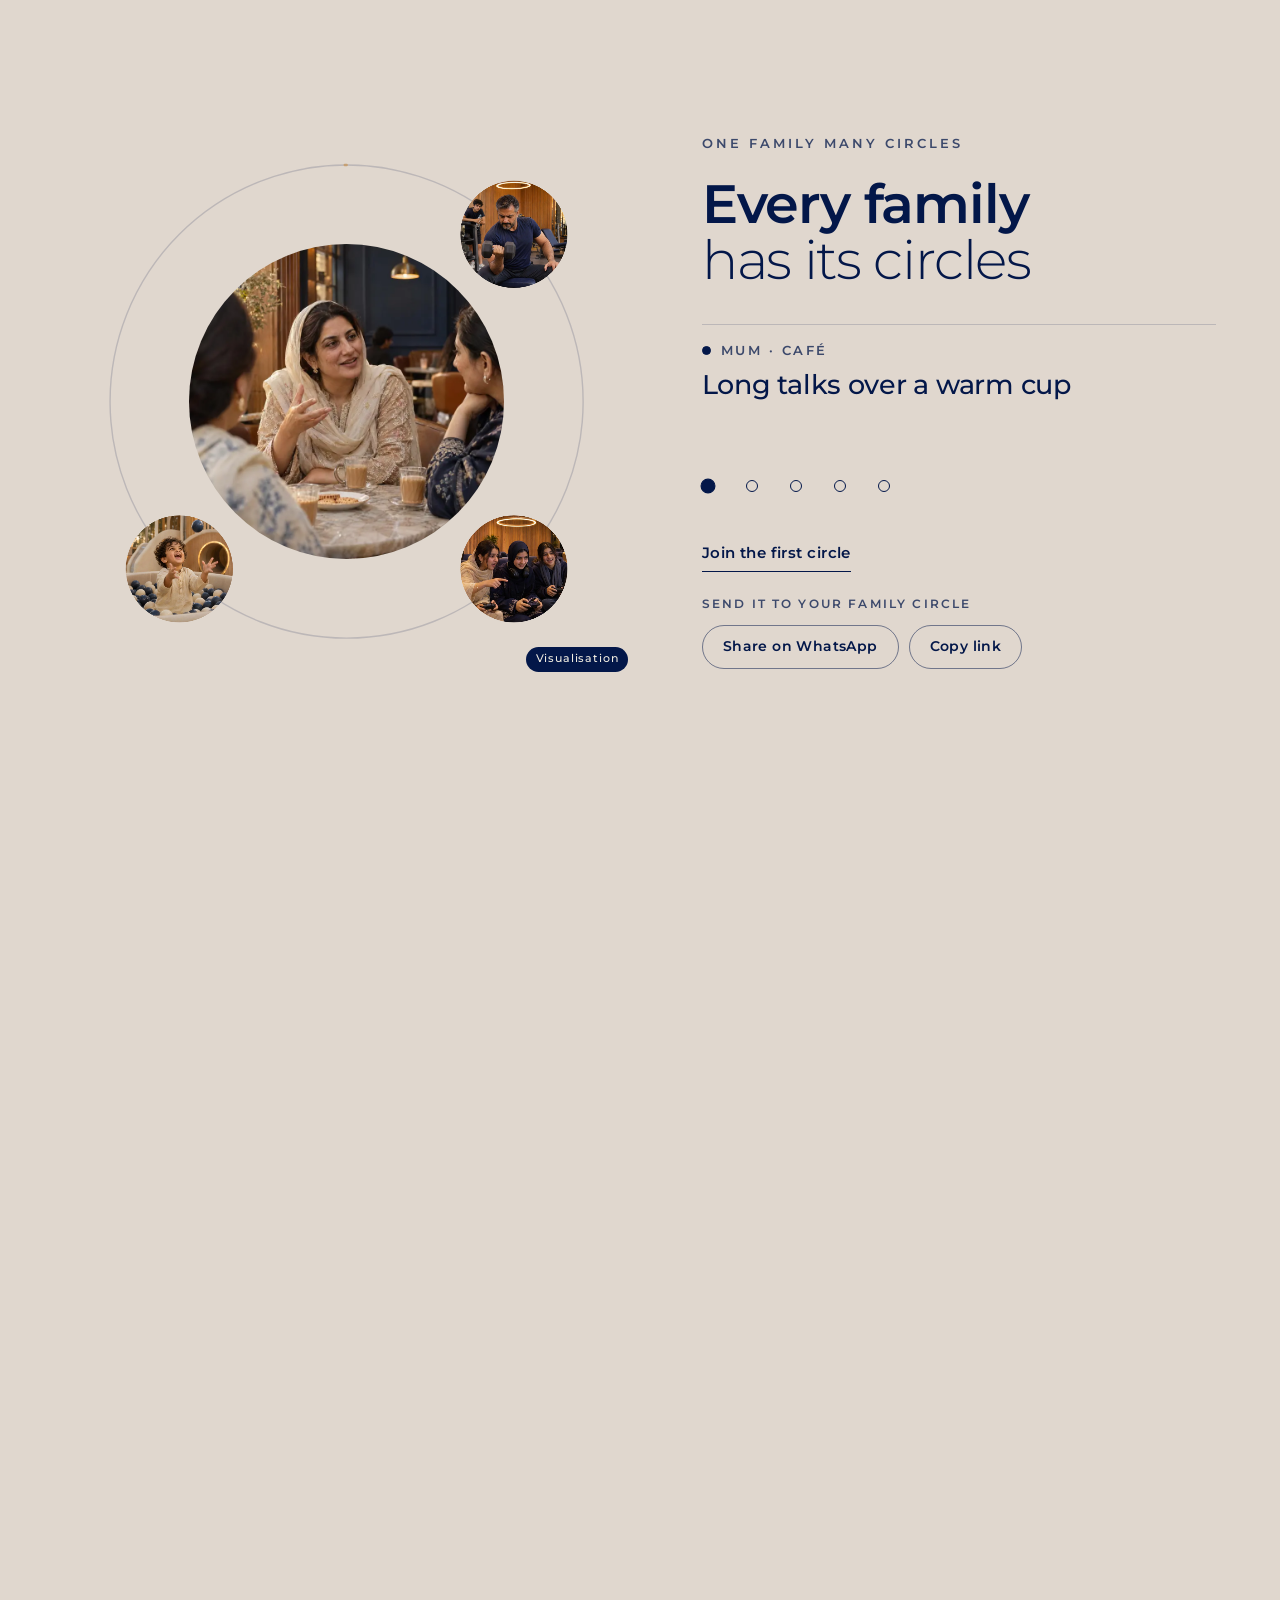
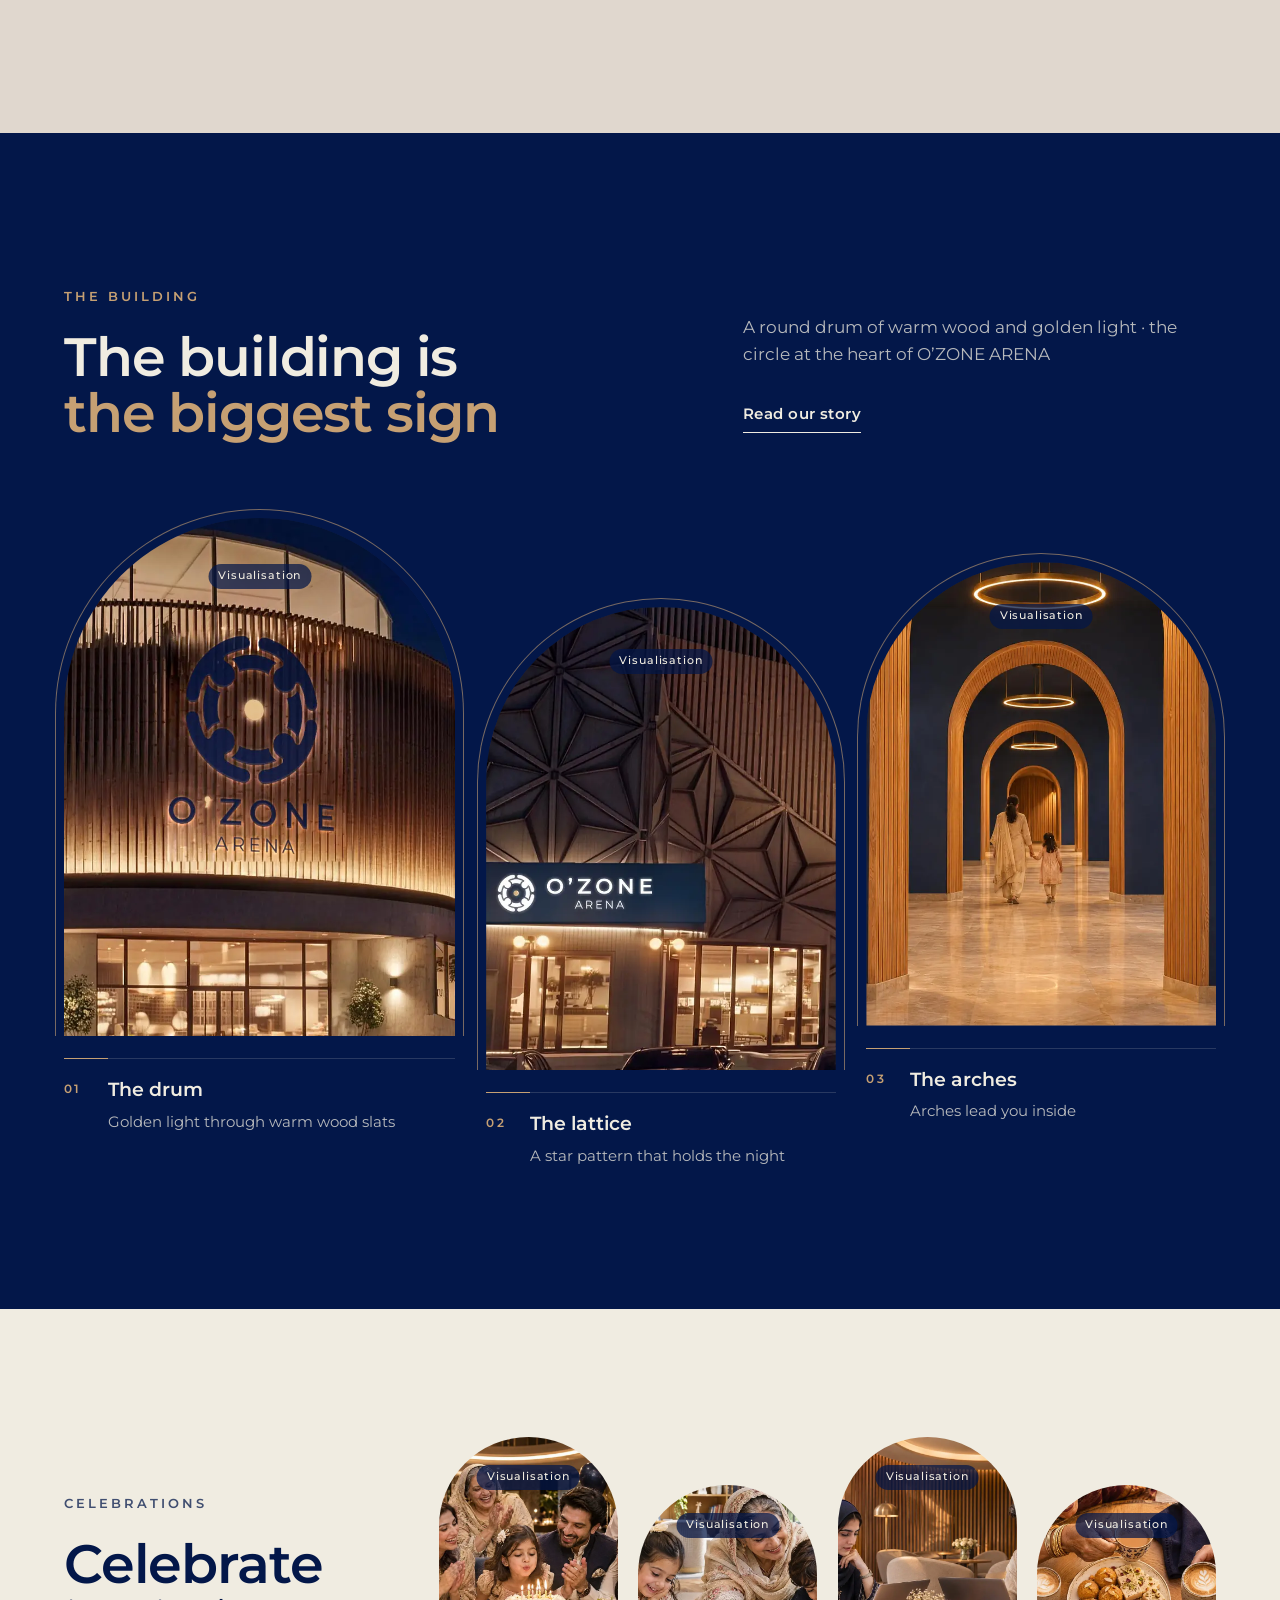
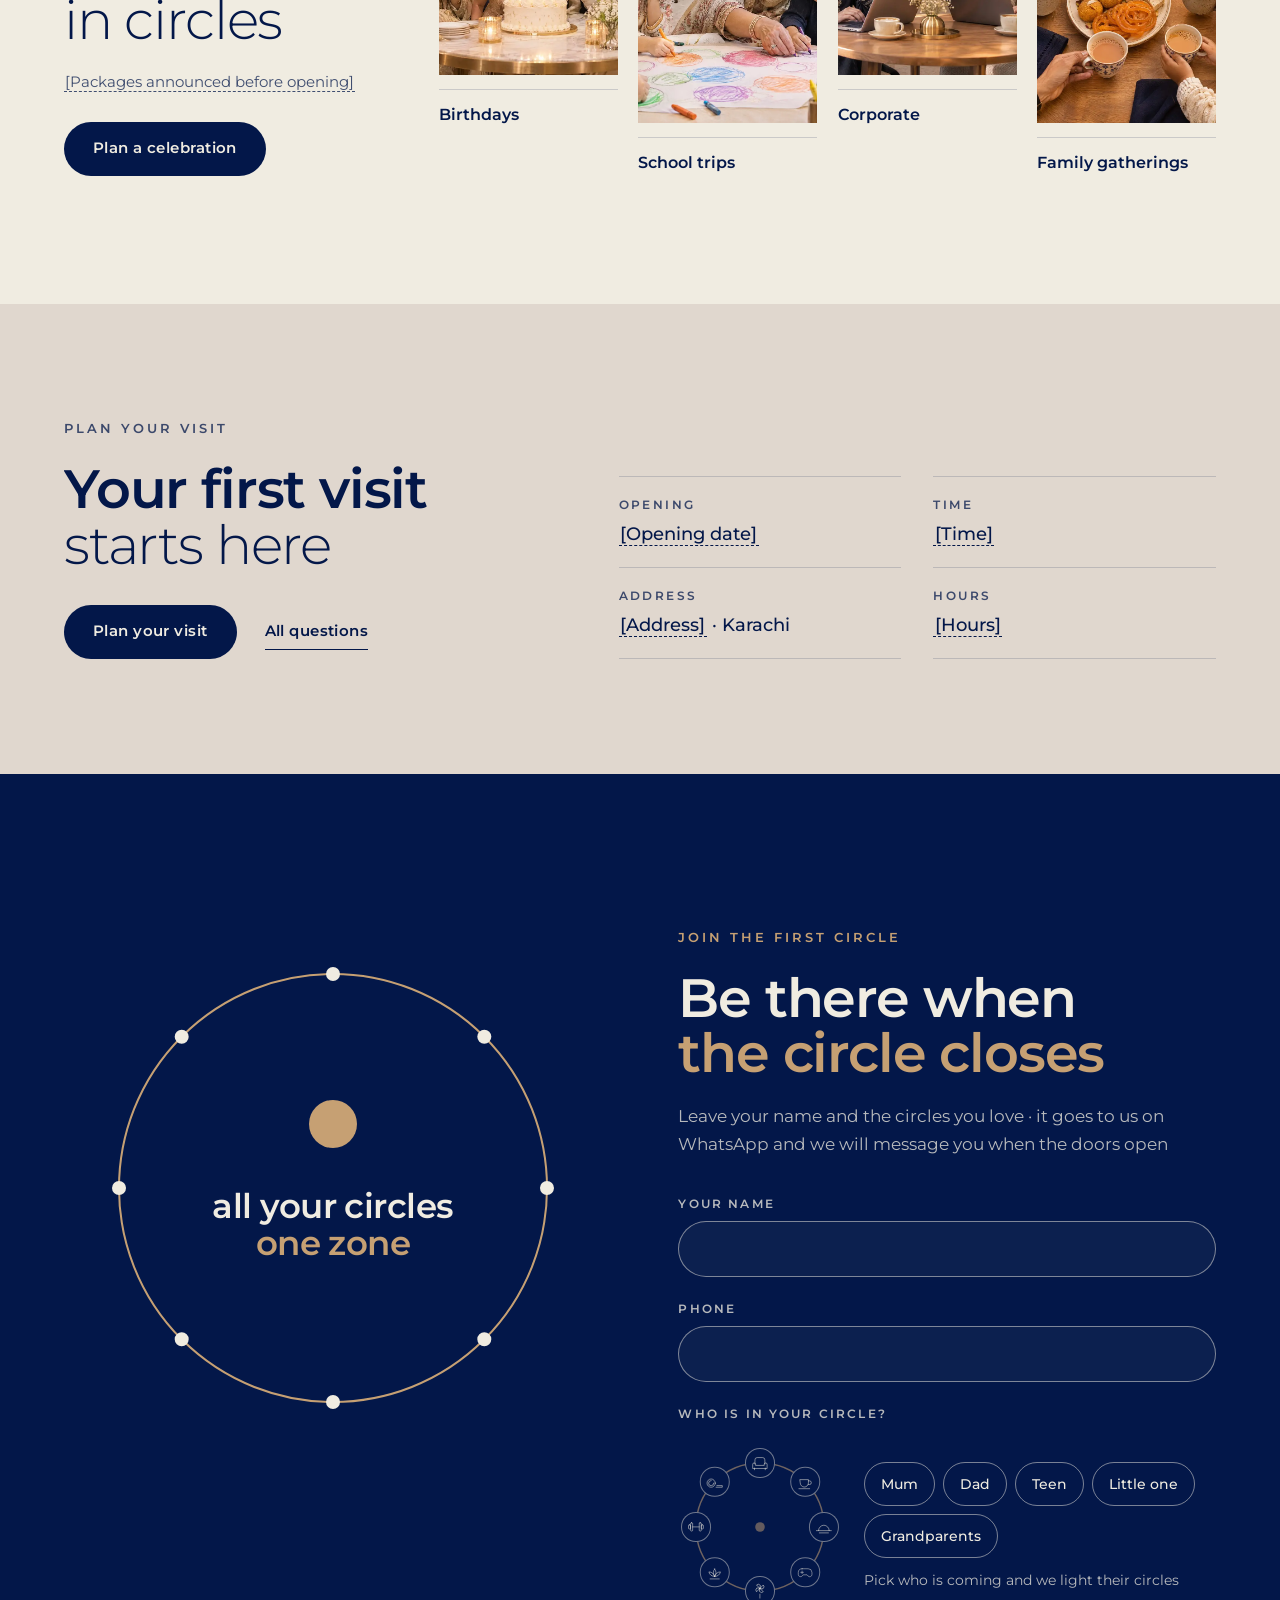
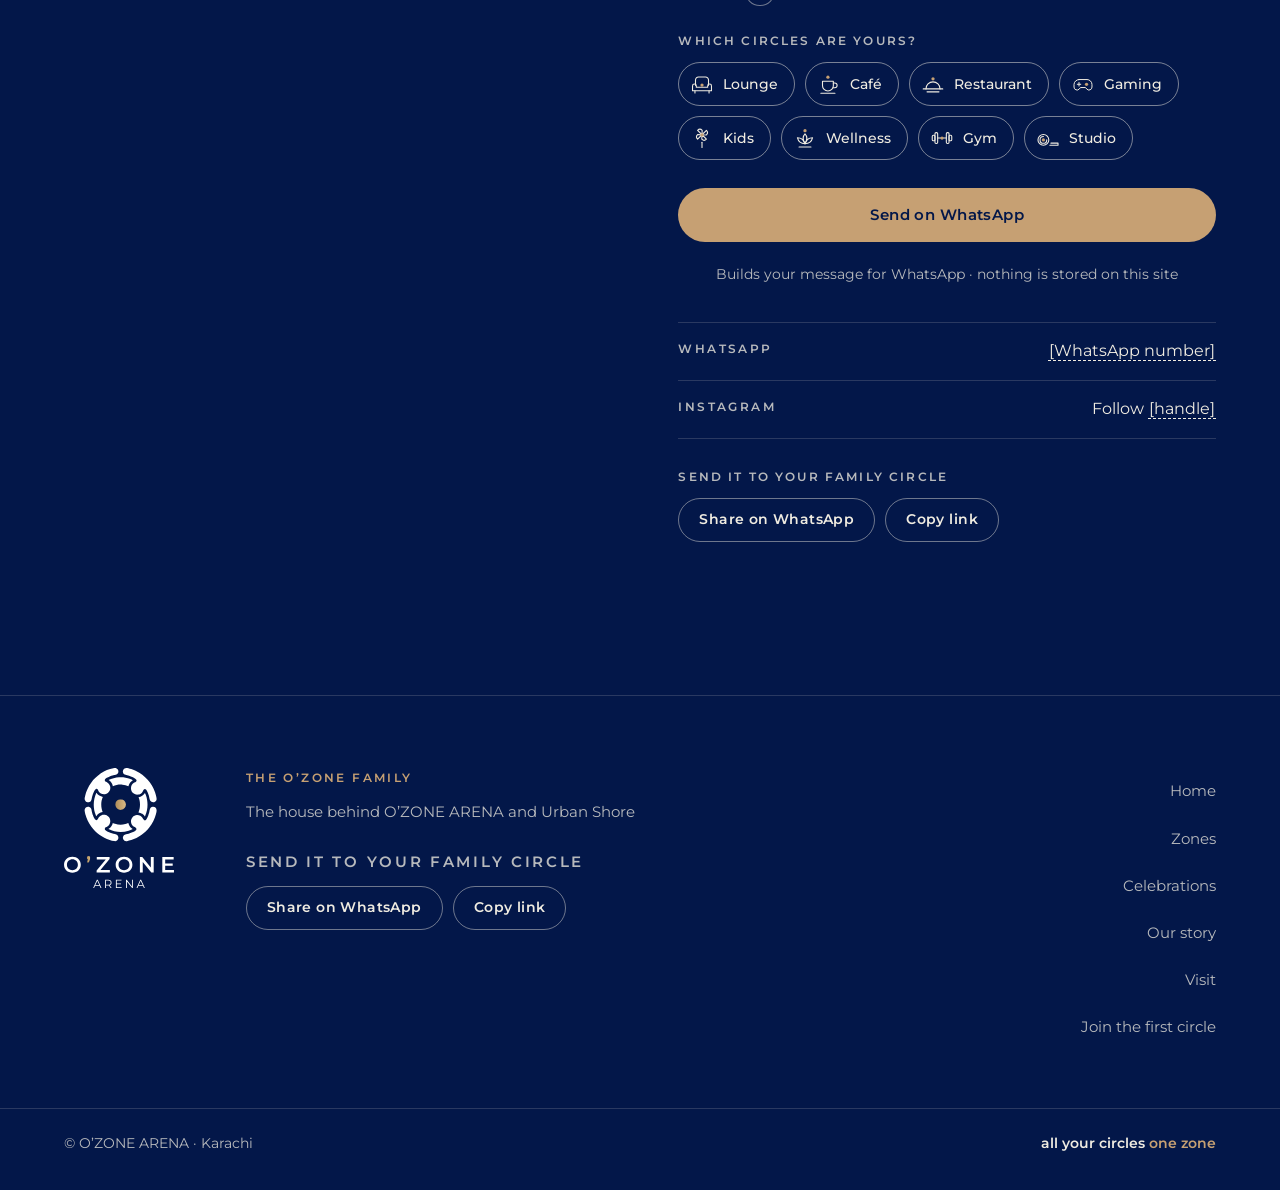
==== commit 5675047c: "Calm motion for Reduce Motion phones and stable pins on iOS Safari Co-Authored-By: Claude Opus 5.5 <" ====
--- a/index.html
+++ b/index.html
@@ -25,10 +25,11 @@
 <link rel="preload" href="assets/fonts/montserrat-latin-600-normal.woff2" as="font" type="font/woff2" crossorigin>
 <link rel="stylesheet" href="css/site.css">
 <script>
-  // motion is an enhancement · without js or with reduced motion every section renders static and complete
+  // motion is an enhancement · without js every section renders static and complete
+  // round 6 · reduced motion gets calm motion · the scroll linked story stays · parallax · big moves · loops and autoplay go
   (function () {
-    var d = document.documentElement; d.classList.add('js');
-    if (!window.matchMedia('(prefers-reduced-motion: reduce)').matches) d.classList.add('motion');
+    var d = document.documentElement; d.classList.add('js', 'motion');
+    if (window.matchMedia && window.matchMedia('(prefers-reduced-motion: reduce)').matches) d.classList.add('calm');
   })();
 </script>
 </head>
--- a/css/site.css
+++ b/css/site.css
@@ -18,7 +18,10 @@
   --ease: cubic-bezier(.22, .61, .36, 1);
   --pad: clamp(20px, 5vw, 80px);
   --hdr: 76px;
-}
+  --vh1: 1vh;   /* round 6 · js sets one hundredth of a stable viewport height · runways never follow the iOS toolbar */
+  --fit: min(100svh, calc(var(--vh1) * 100));   /* round 6 · must fit on screen · never taller than the small viewport and never grows when a toolbar hides */
+}
+@supports not (height: 1svh) { :root { --fit: calc(var(--vh1) * 100); } }
 @media (max-width: 759px) { :root { --hdr: 64px; } }
 
 *, *::before, *::after { box-sizing: border-box; }
@@ -122,9 +125,9 @@
 @media (min-width: 1100px) and (max-width: 1279px) { .spine { left: 12px; } .spine svg { width: 28px; height: 28px; } }
 
 /* ================= 1 · hero ================= */
-.hero { position: relative; min-height: max(100svh, 640px); display: flex; align-items: flex-end; overflow: hidden; background: var(--navy); isolation: isolate; }
+.hero { position: relative; min-height: max(var(--fit), 640px); display: flex; align-items: flex-end; overflow: hidden; background: var(--navy); isolation: isolate; }
 .hero__media { position: absolute; inset: 0; z-index: -2; overflow: hidden; }
-.hero__box { --mh: 100svh; position: absolute; left: 50%; top: -7%; width: max(100vw, calc(var(--mh) * 1.7767)); aspect-ratio: 3198 / 1800; margin-left: calc(max(100vw, calc(var(--mh) * 1.7767)) / -2); will-change: transform; }
+.hero__box { --mh: var(--fit); position: absolute; left: 50%; top: -7%; width: max(100vw, calc(var(--mh) * 1.7767)); aspect-ratio: 3198 / 1800; margin-left: calc(max(100vw, calc(var(--mh) * 1.7767)) / -2); will-change: transform; }
 .hero__img { position: absolute; inset: 0; width: 100%; height: 100%; object-fit: cover; }
 .hero__orbit { position: absolute; inset: 0; width: 100%; height: 100%; overflow: visible; }
 .orbit-base { fill: none; stroke: var(--gold); stroke-width: 4.5; opacity: .85; }
@@ -138,15 +141,15 @@
 .actions { display: flex; flex-wrap: wrap; gap: 12px; }
 
 @media (min-width: 760px) and (max-width: 1099px) and (orientation: portrait) {
-  .hero__media { bottom: auto; height: 62svh; }
-  .hero__box { --mh: 62svh; top: 0; }
+  .hero__media { bottom: auto; height: calc(var(--fit) * .62); }
+  .hero__box { --mh: calc(var(--fit) * .62); top: 0; }
   .hero__floor { background: linear-gradient(180deg, rgba(3, 23, 73, .55) 0%, rgba(3, 23, 73, 0) 16%, rgba(3, 23, 73, 0) 40%, rgba(3, 23, 73, .92) 58%, #031749 66%); }
   .hero__content { grid-template-columns: 1fr; gap: 28px; }
 }
 @media (max-width: 759px) {
-  .hero { min-height: max(100svh, 680px); }
-  .hero__media { bottom: auto; height: 56svh; }
-  .hero__box { --mh: 56svh; top: 0; }
+  .hero { min-height: max(var(--fit), 680px); }
+  .hero__media { bottom: auto; height: calc(var(--fit) * .56); }
+  .hero__box { --mh: calc(var(--fit) * .56); top: 0; }
   .orbit-w { display: none; }
   .orbit-n { display: inline; }
   .orbit-base { stroke-width: 11; opacity: .9; }
@@ -347,7 +350,7 @@
 .join { background: var(--navy); padding: clamp(96px, 12vw, 168px) 0; overflow: clip; }
 .join__grid { display: grid; grid-template-columns: 1fr 1fr; gap: 48px clamp(40px, 6vw, 110px); align-items: center; }
 .close { position: relative; width: min(520px, 100%); aspect-ratio: 1; justify-self: center; container-type: inline-size; }
-@media (min-width: 900px) { .join__grid { align-items: start; } .close { position: sticky; top: calc(var(--hdr) + max(24px, (100svh - var(--hdr) - min(520px, 40vw)) / 2)); } }
+@media (min-width: 900px) { .join__grid { align-items: start; } .close { position: sticky; top: calc(var(--hdr) + max(24px, (var(--fit) - var(--hdr) - min(520px, 40vw)) / 2)); } }
 .close__svg { position: absolute; inset: 0; width: 100%; height: 100%; overflow: visible; }
 .close__track { fill: none; stroke: var(--linen); stroke-opacity: .14; stroke-width: 1; }
 .close__arc { fill: none; stroke: var(--gold); stroke-width: 2; stroke-dasharray: 1; stroke-dashoffset: 0; stroke-linecap: round; }
@@ -461,9 +464,9 @@
 
 /* family story · pinned with css sticky · chapter state from scroll (js) */
 @media (min-width: 0px) {
-  .motion .story { height: 380vh; }
-  .motion .story__pin { position: sticky; top: 0; height: 100vh; height: 100svh; padding: var(--hdr) 0 0; display: flex; align-items: center; overflow: hidden; }
-  .motion .story__stage { --S: min(600px, 44vw, calc(100svh - var(--hdr) - 80px)); }
+  .motion .story { height: calc(var(--vh1) * 380); }
+  .motion .story__pin { position: sticky; top: 0; height: 100vh; height: var(--fit); padding: var(--hdr) 0 0; display: flex; align-items: center; overflow: hidden; }
+  .motion .story__stage { --S: min(600px, 44vw, calc(var(--fit) - var(--hdr) - 80px)); }
   .motion .pc { transition: transform 1.05s var(--ease), opacity .8s var(--ease); will-change: transform; }
   .motion .pc.is-focus { z-index: 2; }
   .motion .pc--table { opacity: 0; transform: scale(.6); }
@@ -479,10 +482,10 @@
   .motion .steps button[aria-current="step"]::after { background: var(--navy); transform: scale(1.25); }
 }
 @media (max-width: 899px) {
-  .motion .story { height: 360vh; }
+  .motion .story { height: calc(var(--vh1) * 360); }
   .motion .story__pin { align-items: flex-start; padding-top: calc(var(--hdr) + 16px); }
   .motion .story__grid { gap: 18px; }
-  .motion .story__stage { --S: min(84vw, 44svh); }
+  .motion .story__stage { --S: min(84vw, calc(var(--fit) * .44)); }
   .motion .story__text .eyebrow { margin-bottom: 10px; }
   .motion .story__text .h2 { font-size: clamp(28px, 7.4vw, 40px); margin-bottom: 16px; }
   .motion .chapters { min-height: 92px; }
@@ -503,8 +506,10 @@
 .motion .close.is-closed .close__tag { opacity: 1; transform: none; transition: opacity 1s var(--ease) .45s, transform 1.1s var(--ease) .45s; }
 @keyframes ripple { from { opacity: .9; transform: scale(.6); } to { opacity: 0; transform: scale(6.5); } }
 
+/* reduced motion · without js nothing moves · with js the page runs calm motion (html.calm · ROUND 6 block) · never a smooth scroll */
 @media (prefers-reduced-motion: reduce) {
-  *, *::before, *::after { animation: none !important; transition: none !important; scroll-behavior: auto !important; }
+  html:not(.calm) *, html:not(.calm) *::before, html:not(.calm) *::after { animation: none !important; transition: none !important; }
+  html, html * { scroll-behavior: auto !important; }
 }
 
 /* round 3 · critic W2 fixes */
@@ -649,7 +654,7 @@
 
 /* family story on phones · the stage gives way on short screens so the chapter line and steps stay inside 360 × 640 */
 @media (max-width: 899px) {
-  .motion .story__stage { --S: min(84vw, 44svh, 100svh - 400px); }
+  .motion .story__stage { --S: min(84vw, calc(var(--fit) * .44), var(--fit) - 400px); }
 }
 @media (max-width: 899px) and (max-height: 700px) {
   .motion .story__pin { padding-top: calc(var(--hdr) + 8px); }
@@ -663,8 +668,53 @@
 /* closing orbit on phones and tablets · the ring pins for a short run of its own · closes · then lets the form through */
 .close-run { display: contents; }
 @media (max-width: 899px) {
-  .motion .close-run { display: block; height: calc(min(420px, 88vw) + 62svh); }
-  .motion .close { position: sticky; top: calc(var(--hdr) / 2 + (100svh - min(420px, 88vw)) / 2); margin-inline: auto; }
+  .motion .close-run { display: block; height: calc(min(420px, 88vw) + var(--vh1) * 62); }
+  .motion .close { position: sticky; top: calc(var(--hdr) / 2 + (var(--fit) - min(420px, 88vw)) / 2); margin-inline: auto; }
   /* a shorter join block · the family share already sits in the footer of every page */
   [data-page="index"] #join .share--join { display: none; }
 }
+
+/* =====================================================================
+   ROUND 6 · calm motion · html.motion.calm under prefers-reduced-motion: reduce
+   keeps what your own scroll draws or steps · strokes · fades · clip reveals · pins and their steps · counters and progress
+   drops parallax · moves over 24 px · scaling beyond 4 percent · loops · autoplay · view transitions · smooth scroll jumps
+   ===================================================================== */
+/* headlines fade up 14 px instead of rising a full line out of their mask */
+.motion.calm .reveal .ln > span, .motion.calm .hero .ln > span { transform: translateY(14px); opacity: 0; }
+.motion.calm .reveal.is-in .ln > span, .motion.calm .hero.is-in .ln > span { transform: none; opacity: 1; transition: opacity 1s var(--ease), transform 1.1s var(--ease); }
+.motion.calm .reveal.is-in .ln:nth-child(2) > span, .motion.calm .hero.is-in .ln:nth-child(2) > span { transition-delay: .12s; }
+/* hero · the render holds still · the gold arc is drawn by scroll in js */
+.motion.calm .hero__box { will-change: auto; }
+/* many circles · the core appears by opacity */
+.motion.calm .ripple__core { transform: none; opacity: 0; }
+/* zones orbit on desktop · circles fade in where they rest · no 75 degree glide · no photo settle · selection changes size without a tween */
+.motion.calm .orbit__list li { --a: var(--a0); }
+.motion.calm .orbit.is-in .orbit__list li { transition: opacity .8s var(--ease) var(--d); }
+.motion.calm .zl.on img, .motion.calm .zl.on video { animation: none; }
+.motion.calm .zb__c { transition: box-shadow .6s var(--ease); }
+/* arch reveals keep their clip · the photo settles from 4 percent */
+.motion.calm .arch--rise img { transform: scale(1.04); }
+.motion.calm .is-in .arch--rise img, .motion.calm .arch--rise.is-in img { transform: none; }
+/* family story · the circles stay in their corners and light up · the centre cross fades (home.js) */
+.motion.calm .pc { transition: opacity .7s var(--ease), box-shadow .5s var(--ease); will-change: auto; }
+.motion.calm .pc--table { transform: none; opacity: 0; }
+.motion.calm .pc--c { transform: none; opacity: 0; z-index: 1; }
+.motion.calm .pc.is-focus { box-shadow: 0 0 0 8px var(--gold); }
+/* closing orbit · the core and dots appear by opacity · no ripple burst */
+.motion.calm .close__core { transform: scale(.96); opacity: 0; }
+.motion.calm .close.is-closed .close__core { transform: none; opacity: 1; transition: transform 1s var(--ease) .1s, opacity 1s var(--ease) .1s; }
+.motion.calm .close.is-closed .close__ripple { animation: none; }
+.motion.calm .close__dots li { scale: 1; opacity: 0; transition: opacity .6s var(--ease); }
+.motion.calm .close__dots li.lit { opacity: 1; }
+.motion.calm .close__tag { transform: translateY(14px); }
+.motion.calm .close.is-closed .close__tag { transform: none; }
+/* picker core appears by opacity */
+.motion.calm .picker__core { transform: none; }
+@media (hover: hover) {
+  .motion.calm .celeb__list a:hover img { transform: scale(1.03); }
+}
+/* mobile dock · fades in with a 16 px lift instead of sliding a full bar */
+@media (max-width: 759px) {
+  .motion.calm .dock { transform: translateY(16px); opacity: 0; visibility: hidden; transition: opacity .4s var(--ease), transform .5s var(--ease), visibility 0s .5s; }
+  .motion.calm .dock.on { transform: none; opacity: 1; visibility: visible; transition-delay: 0s; }
+}
